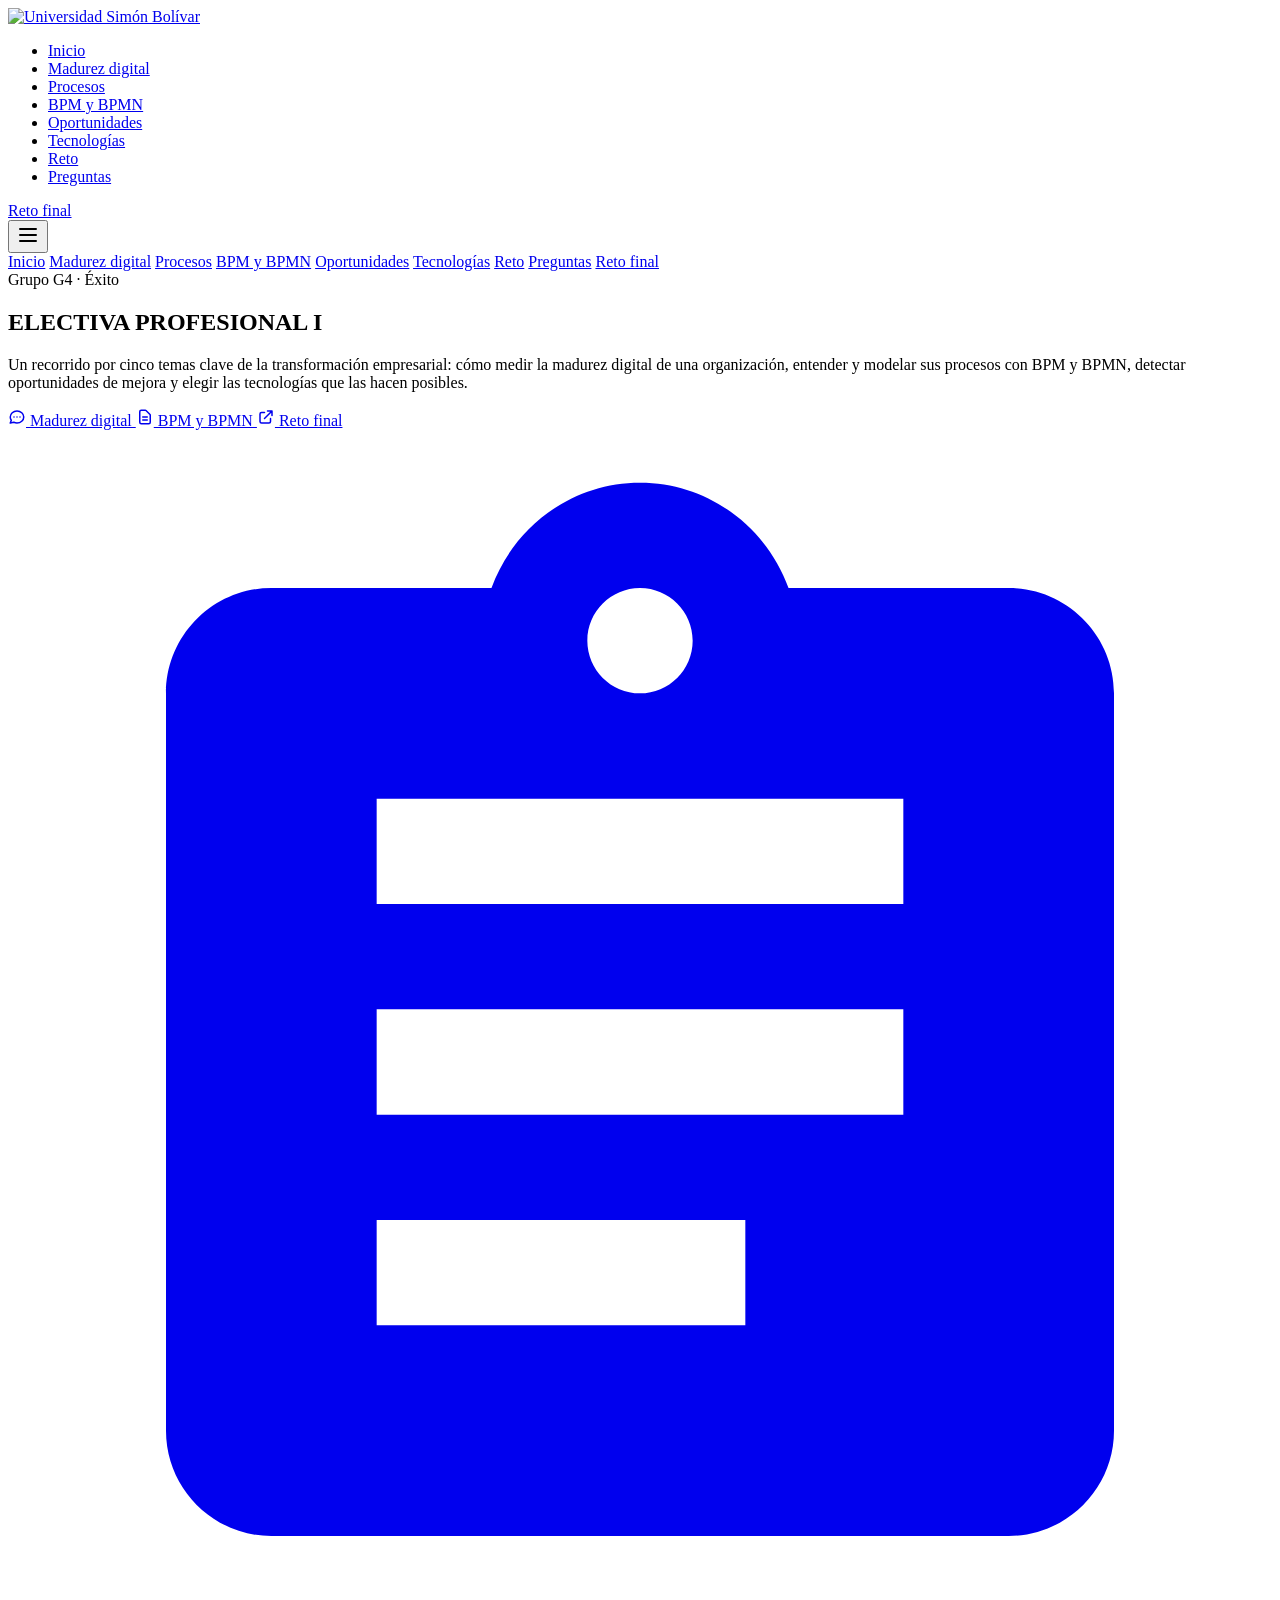
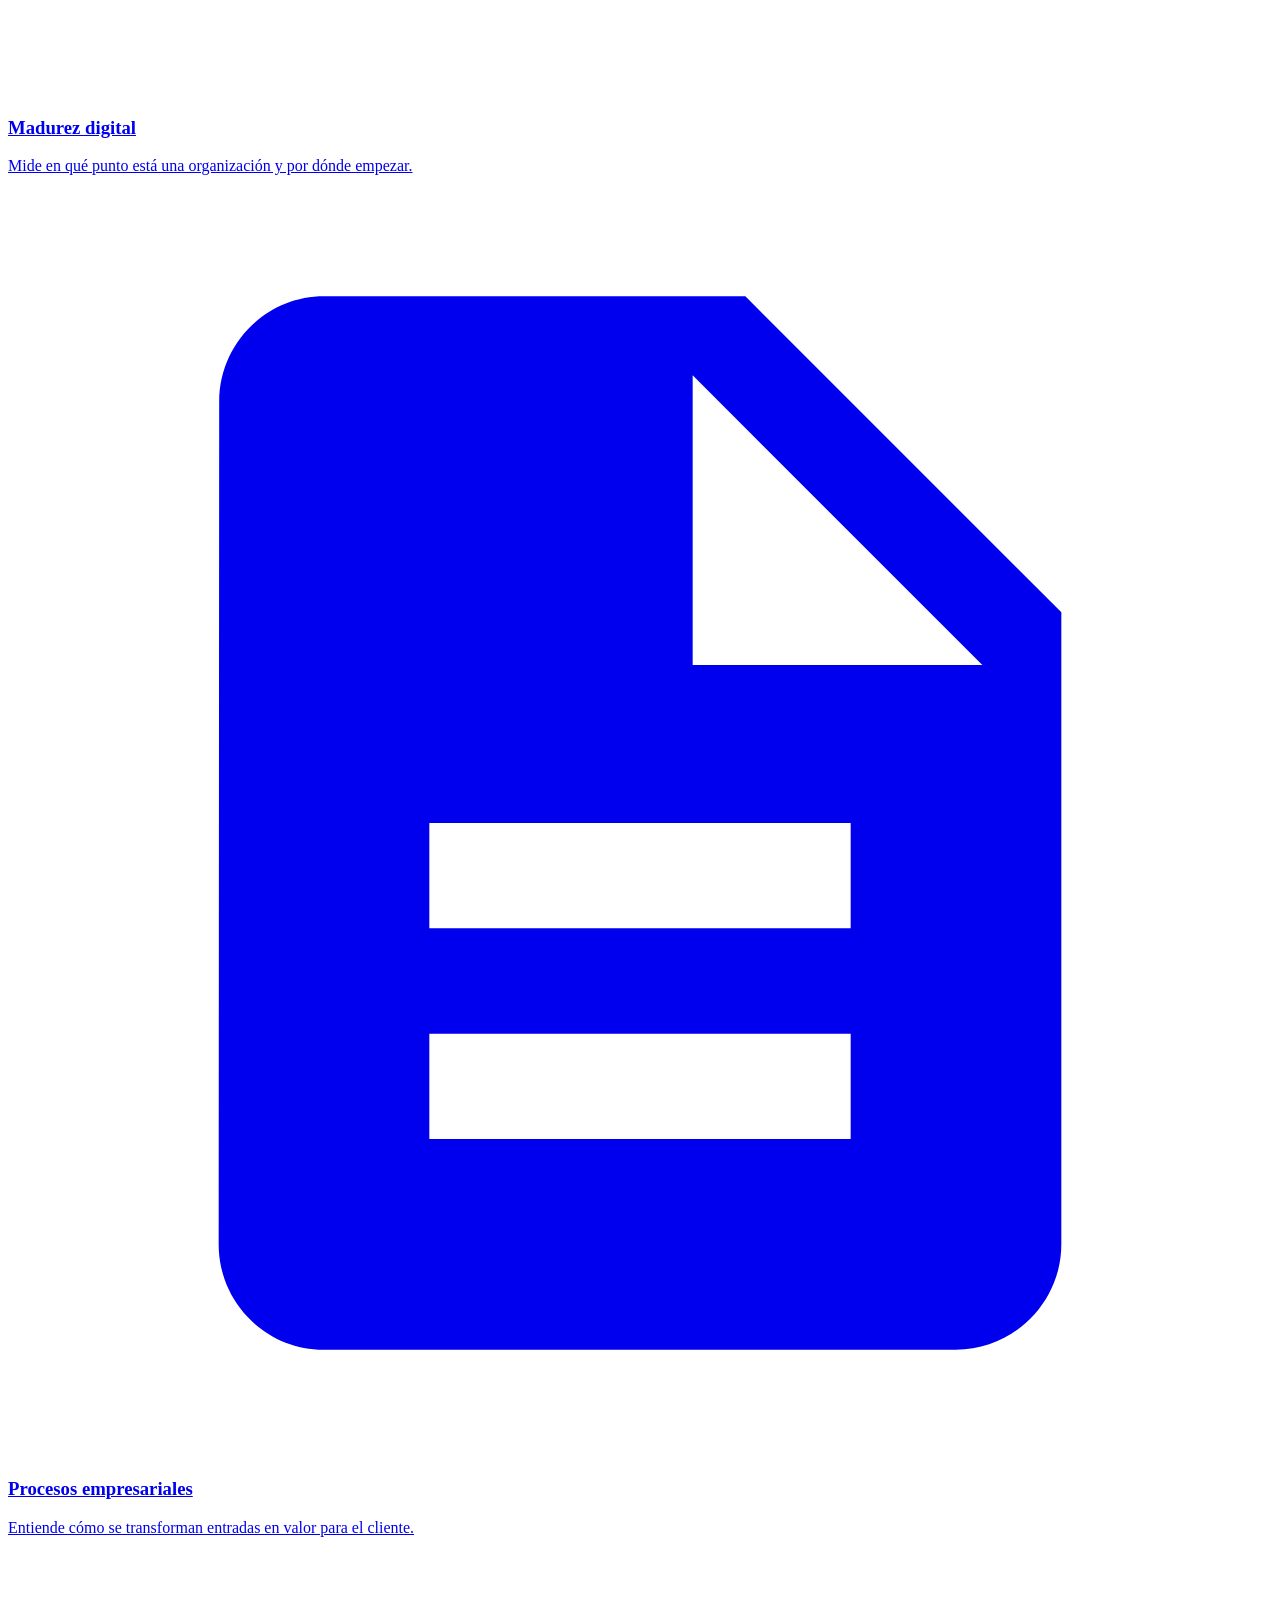
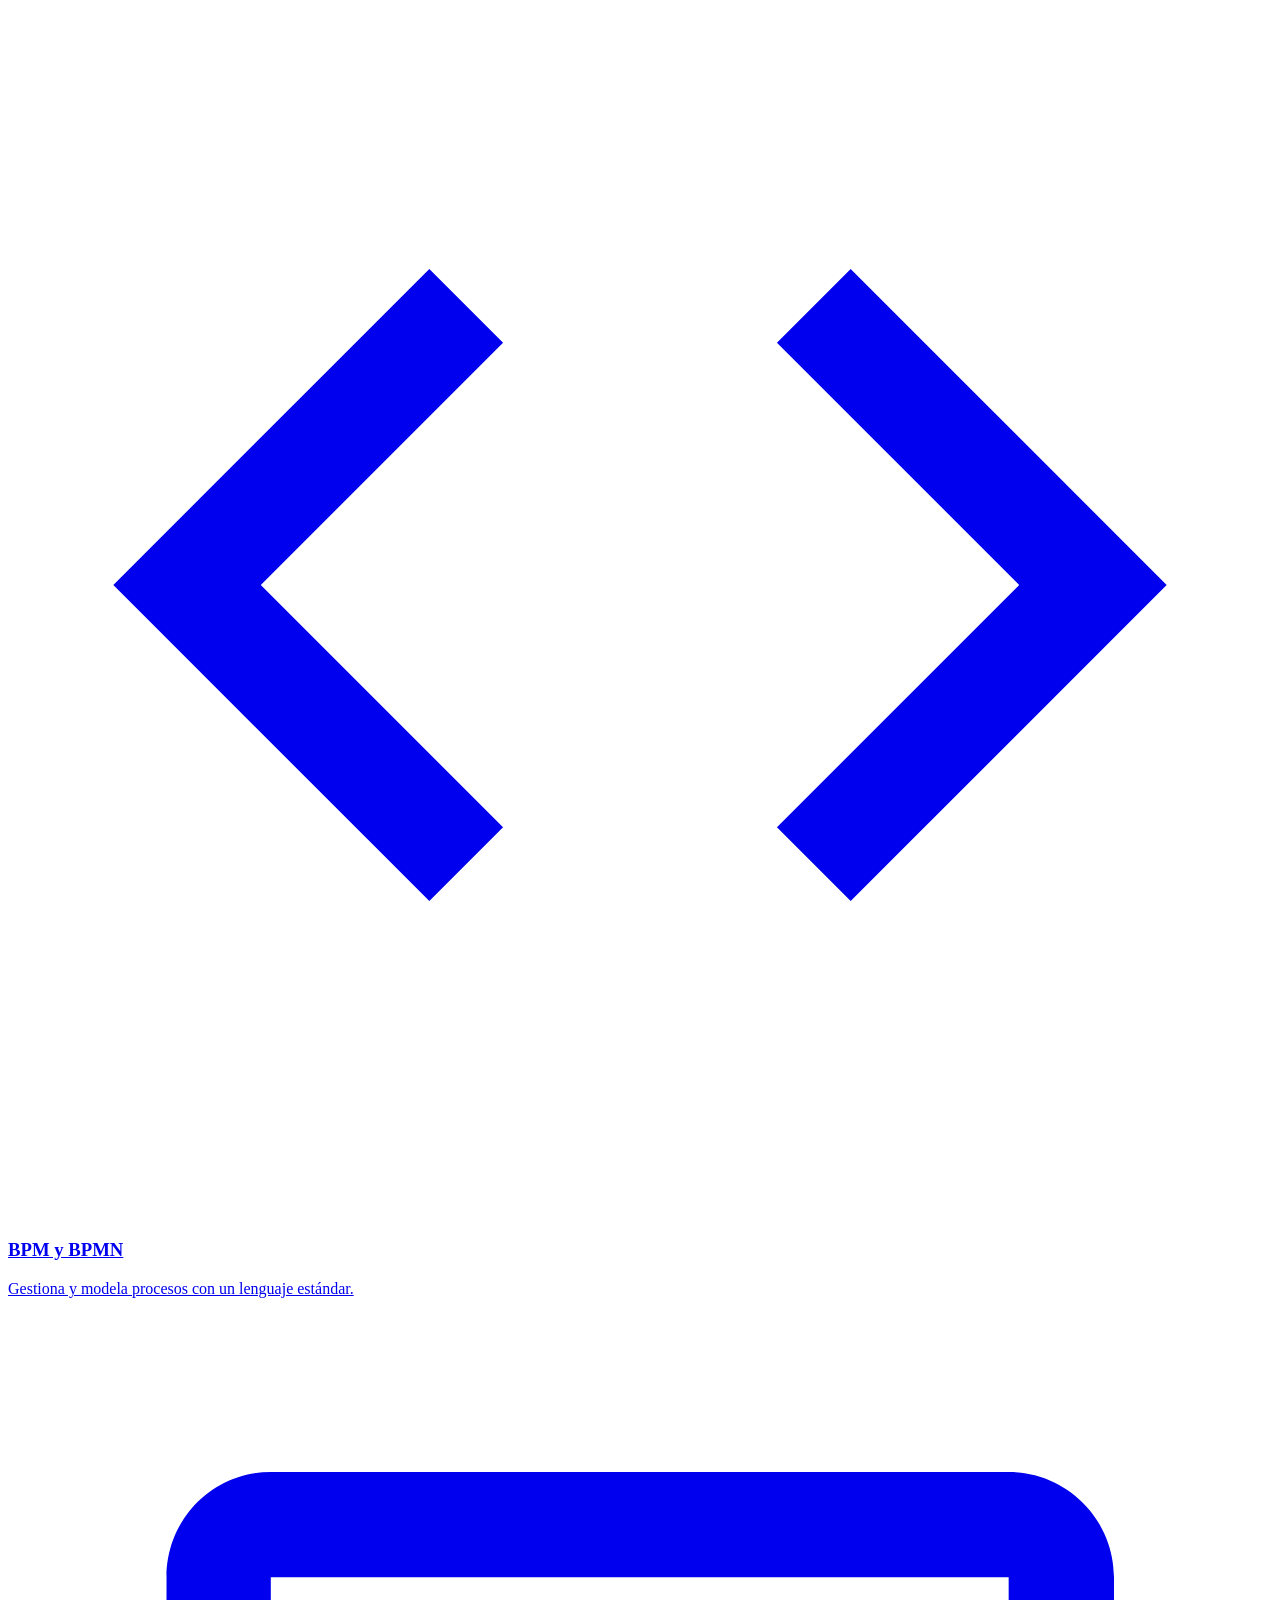
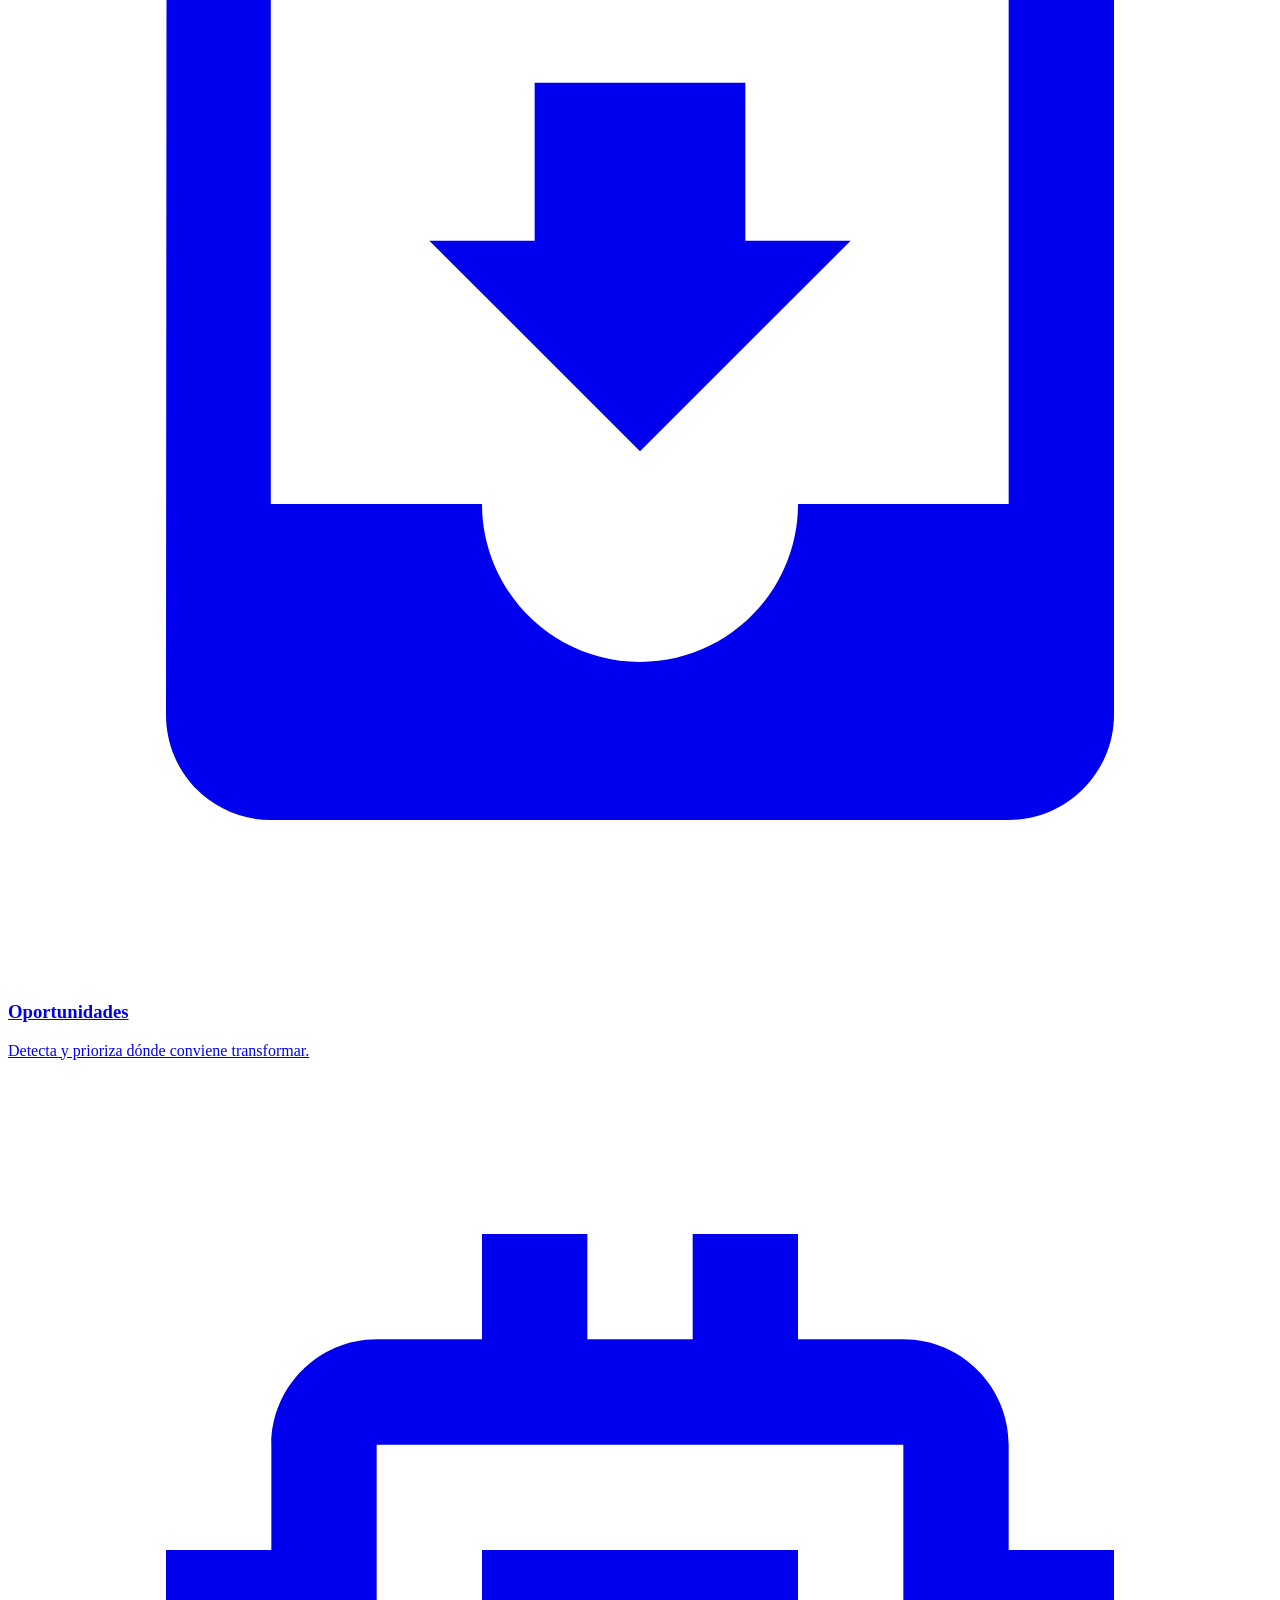
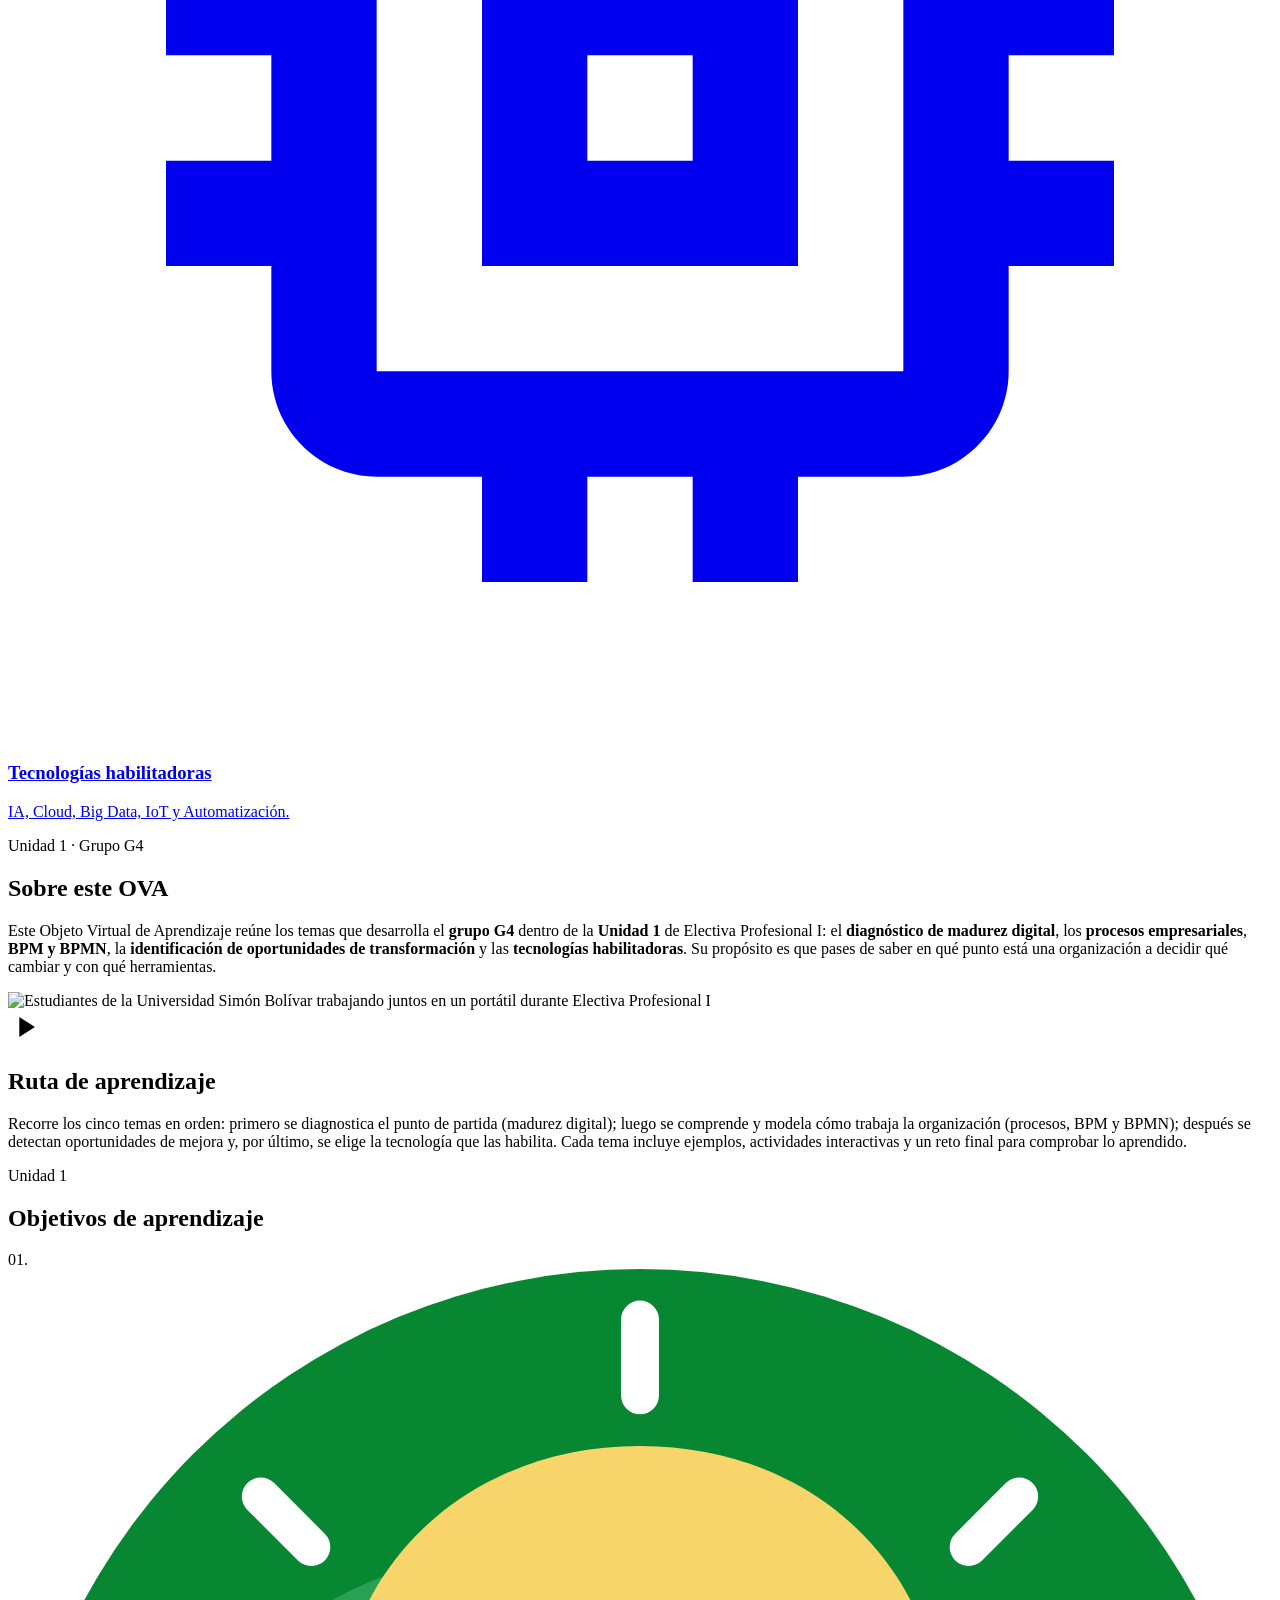
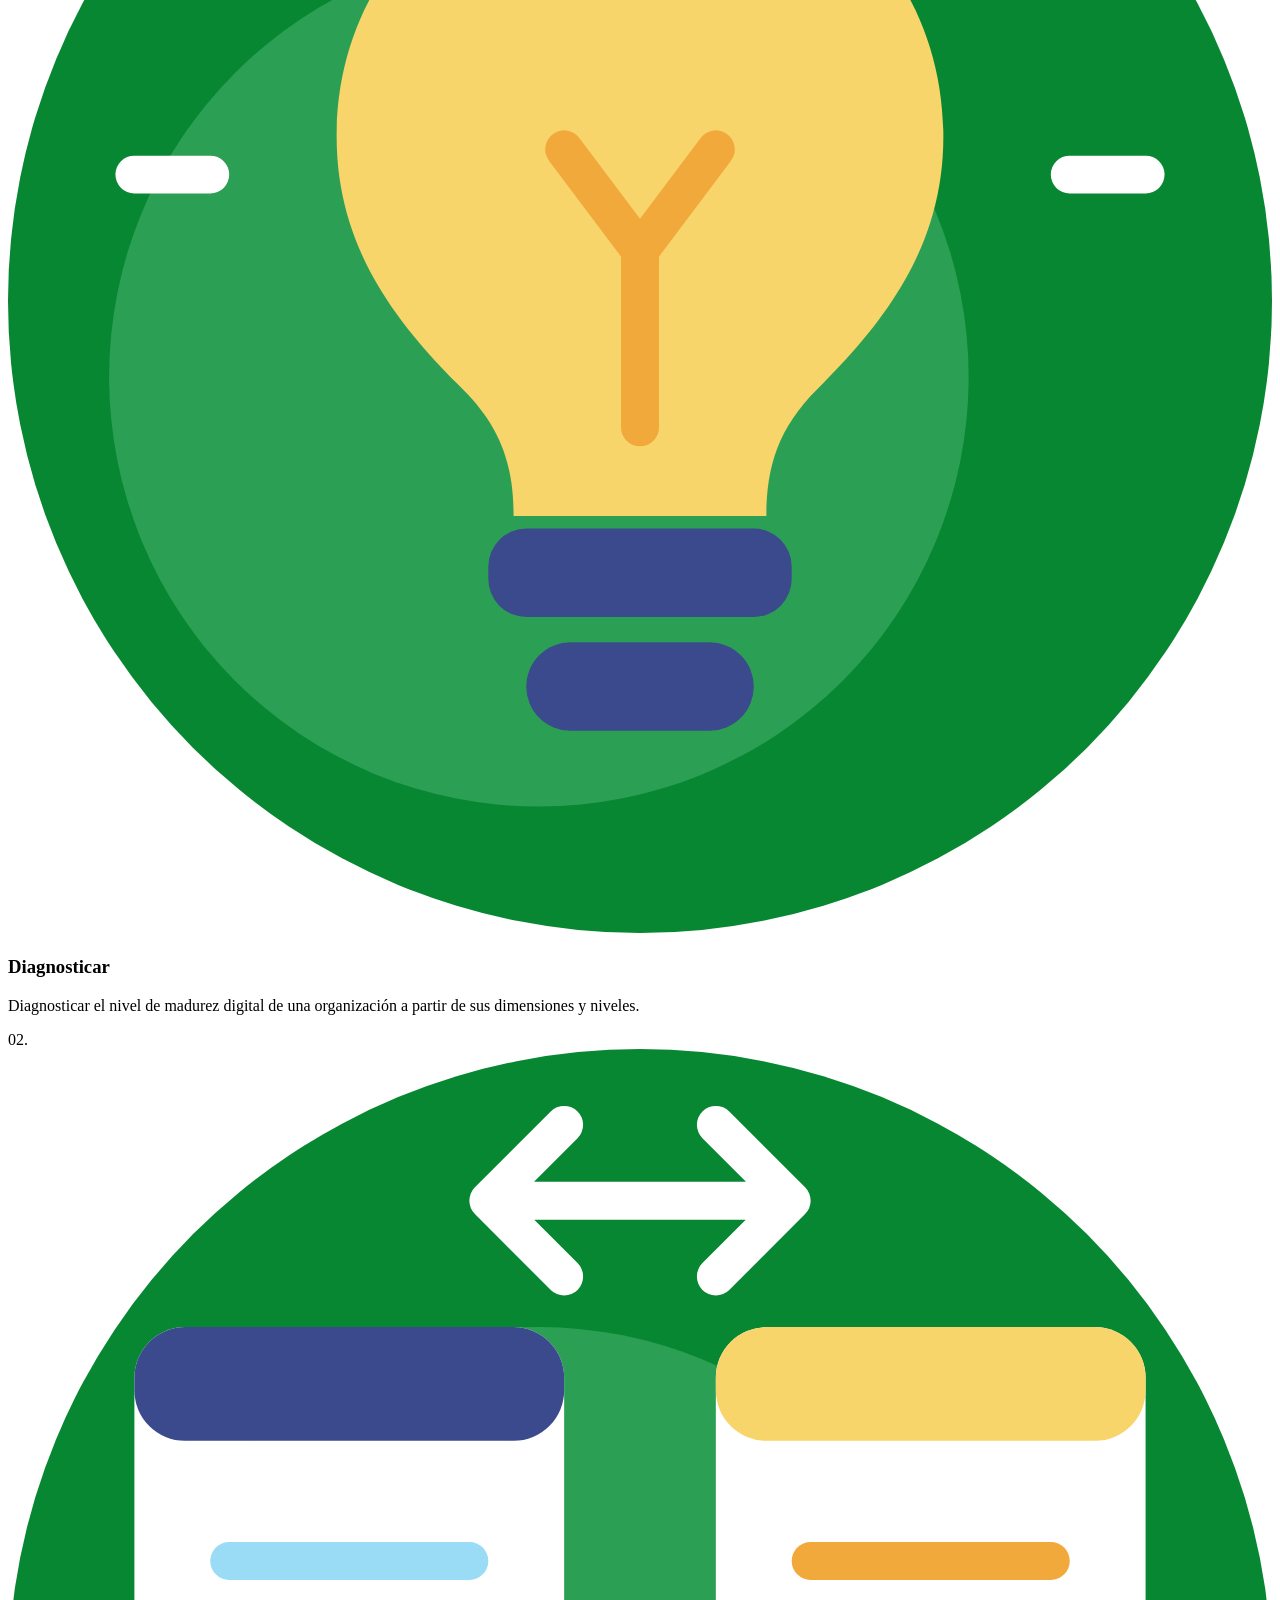
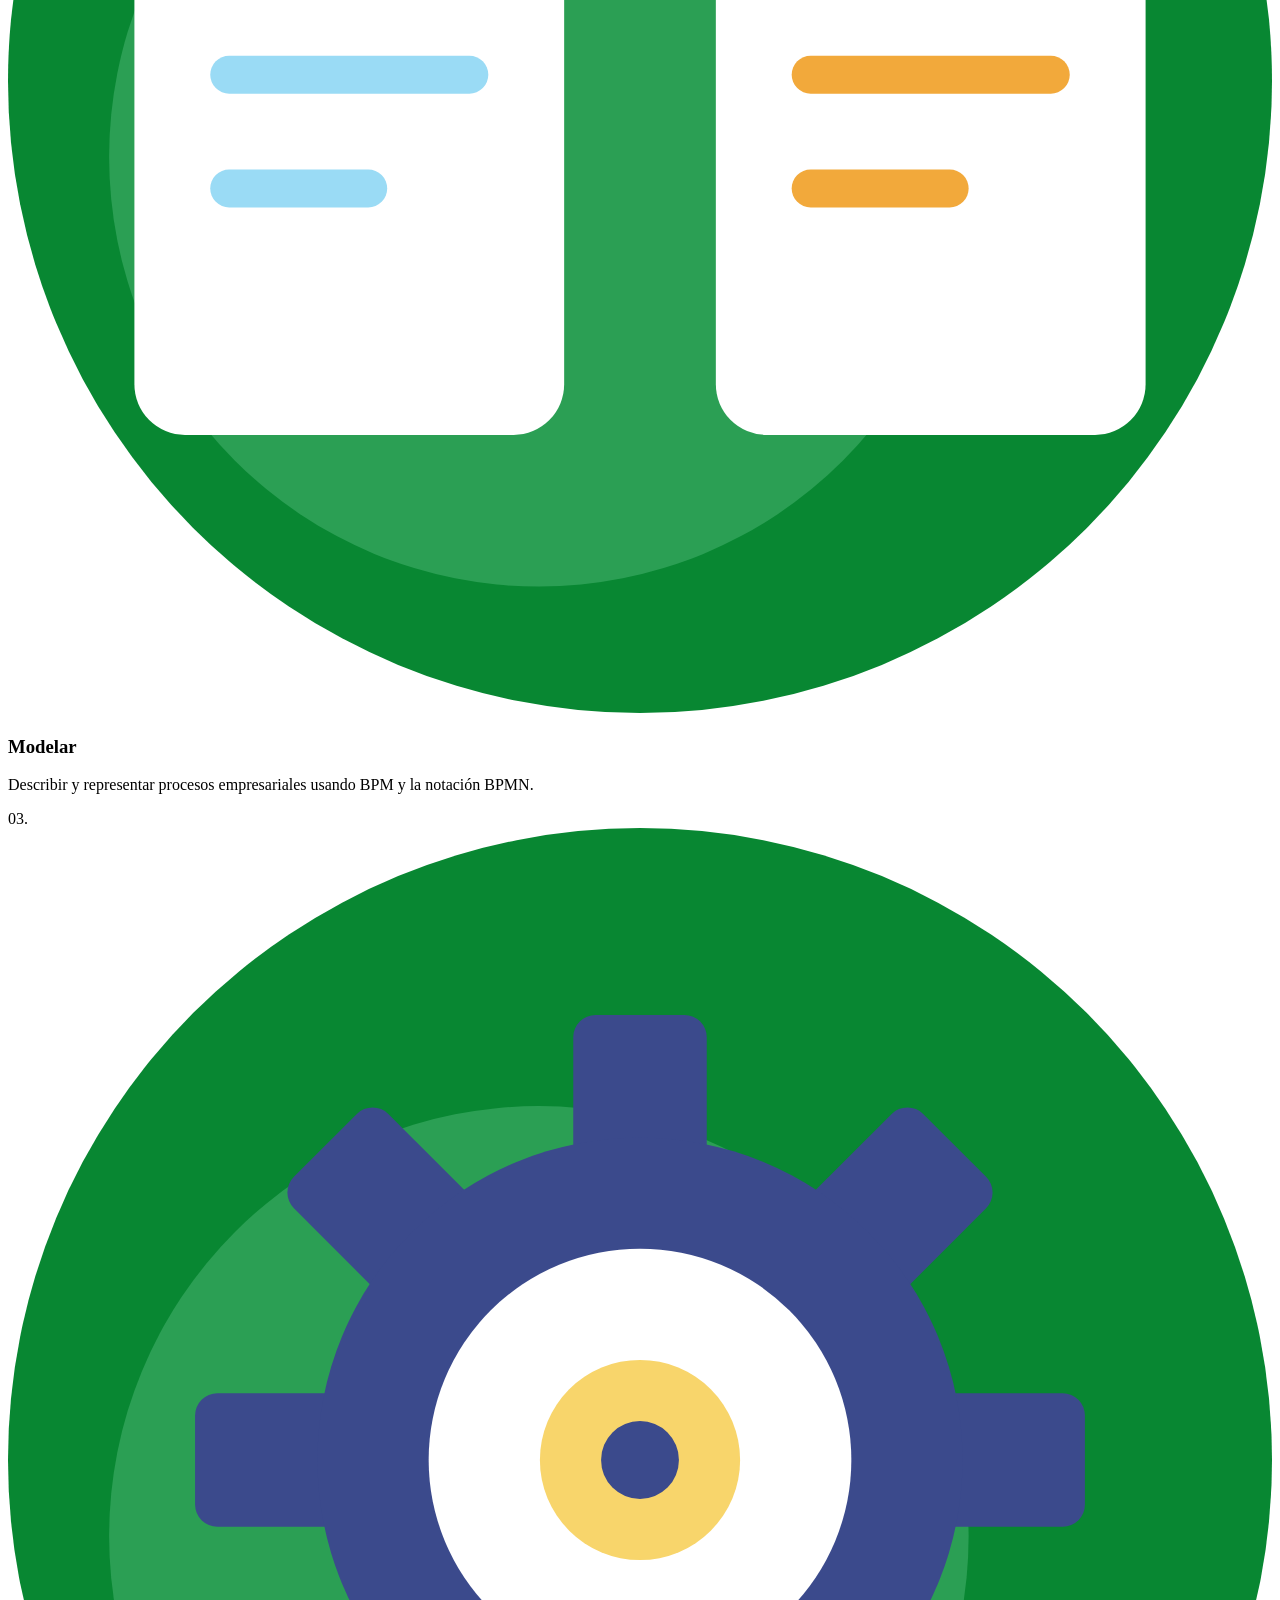
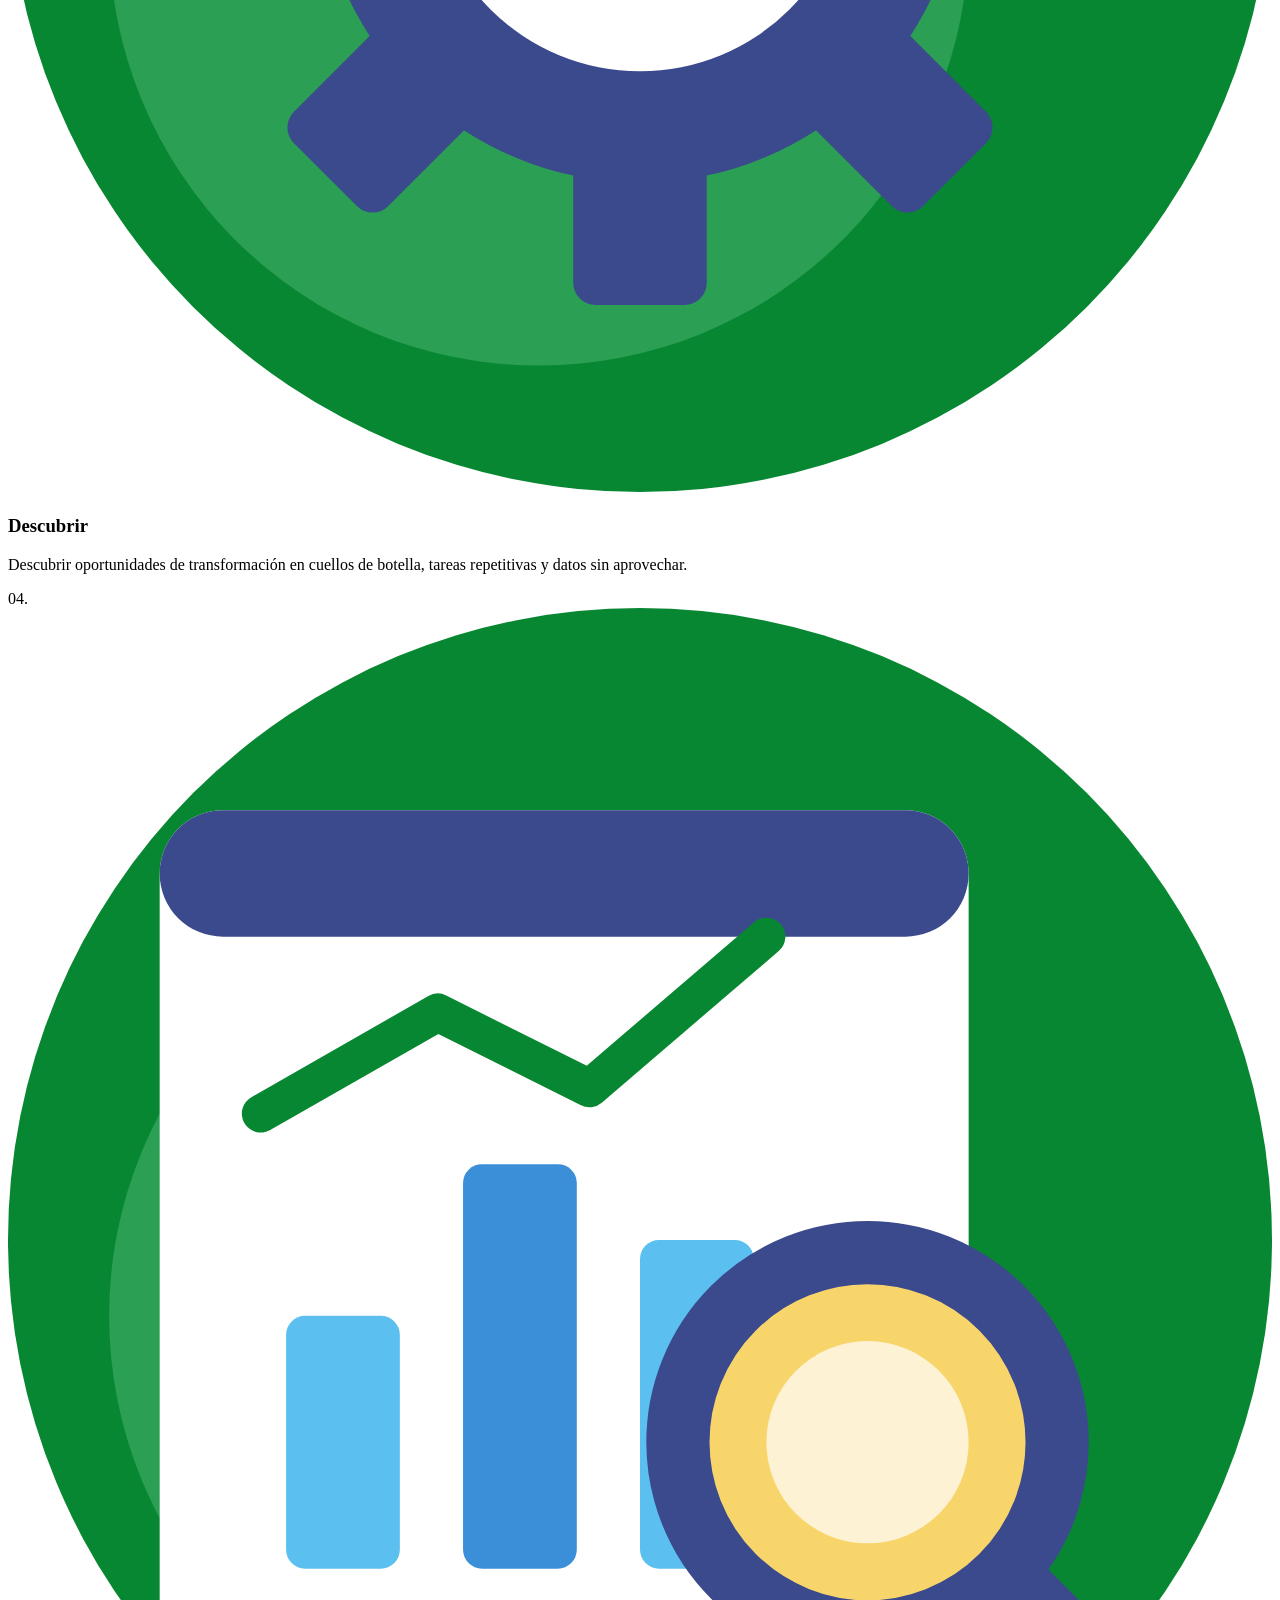
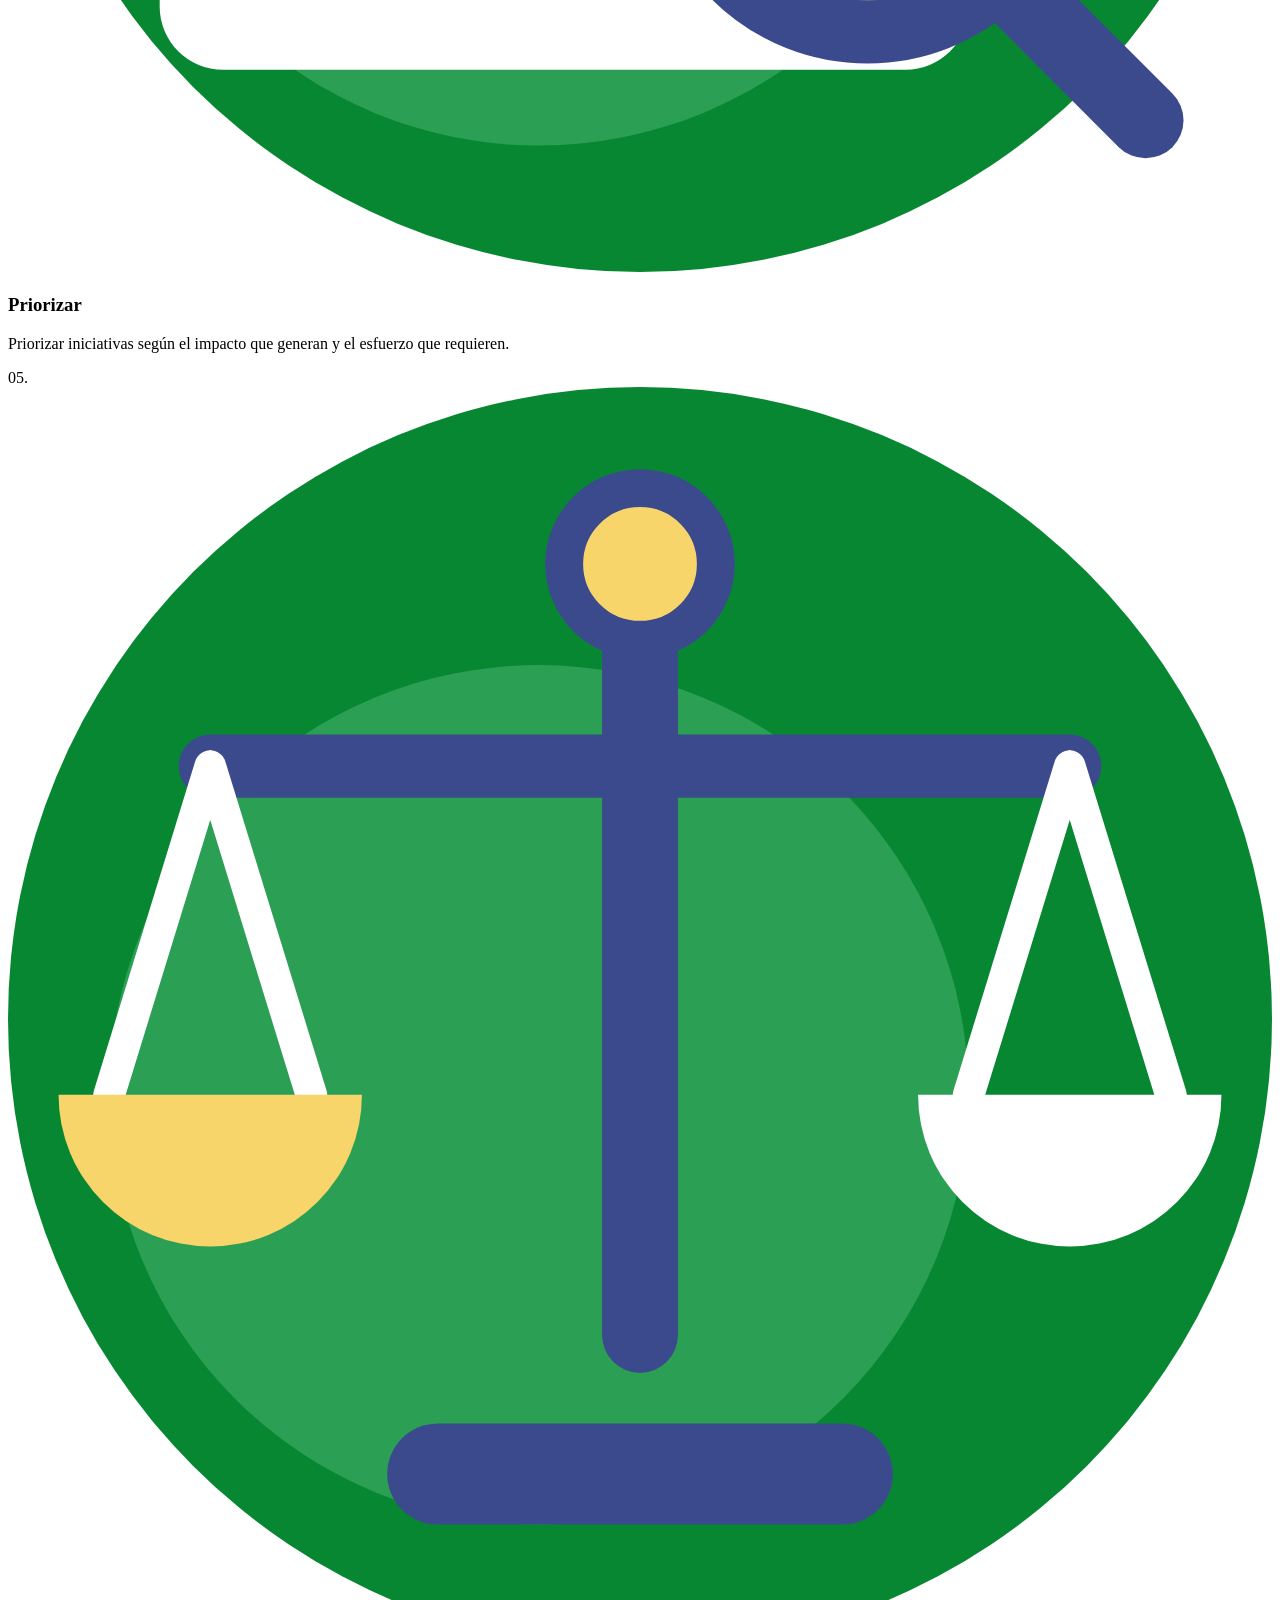
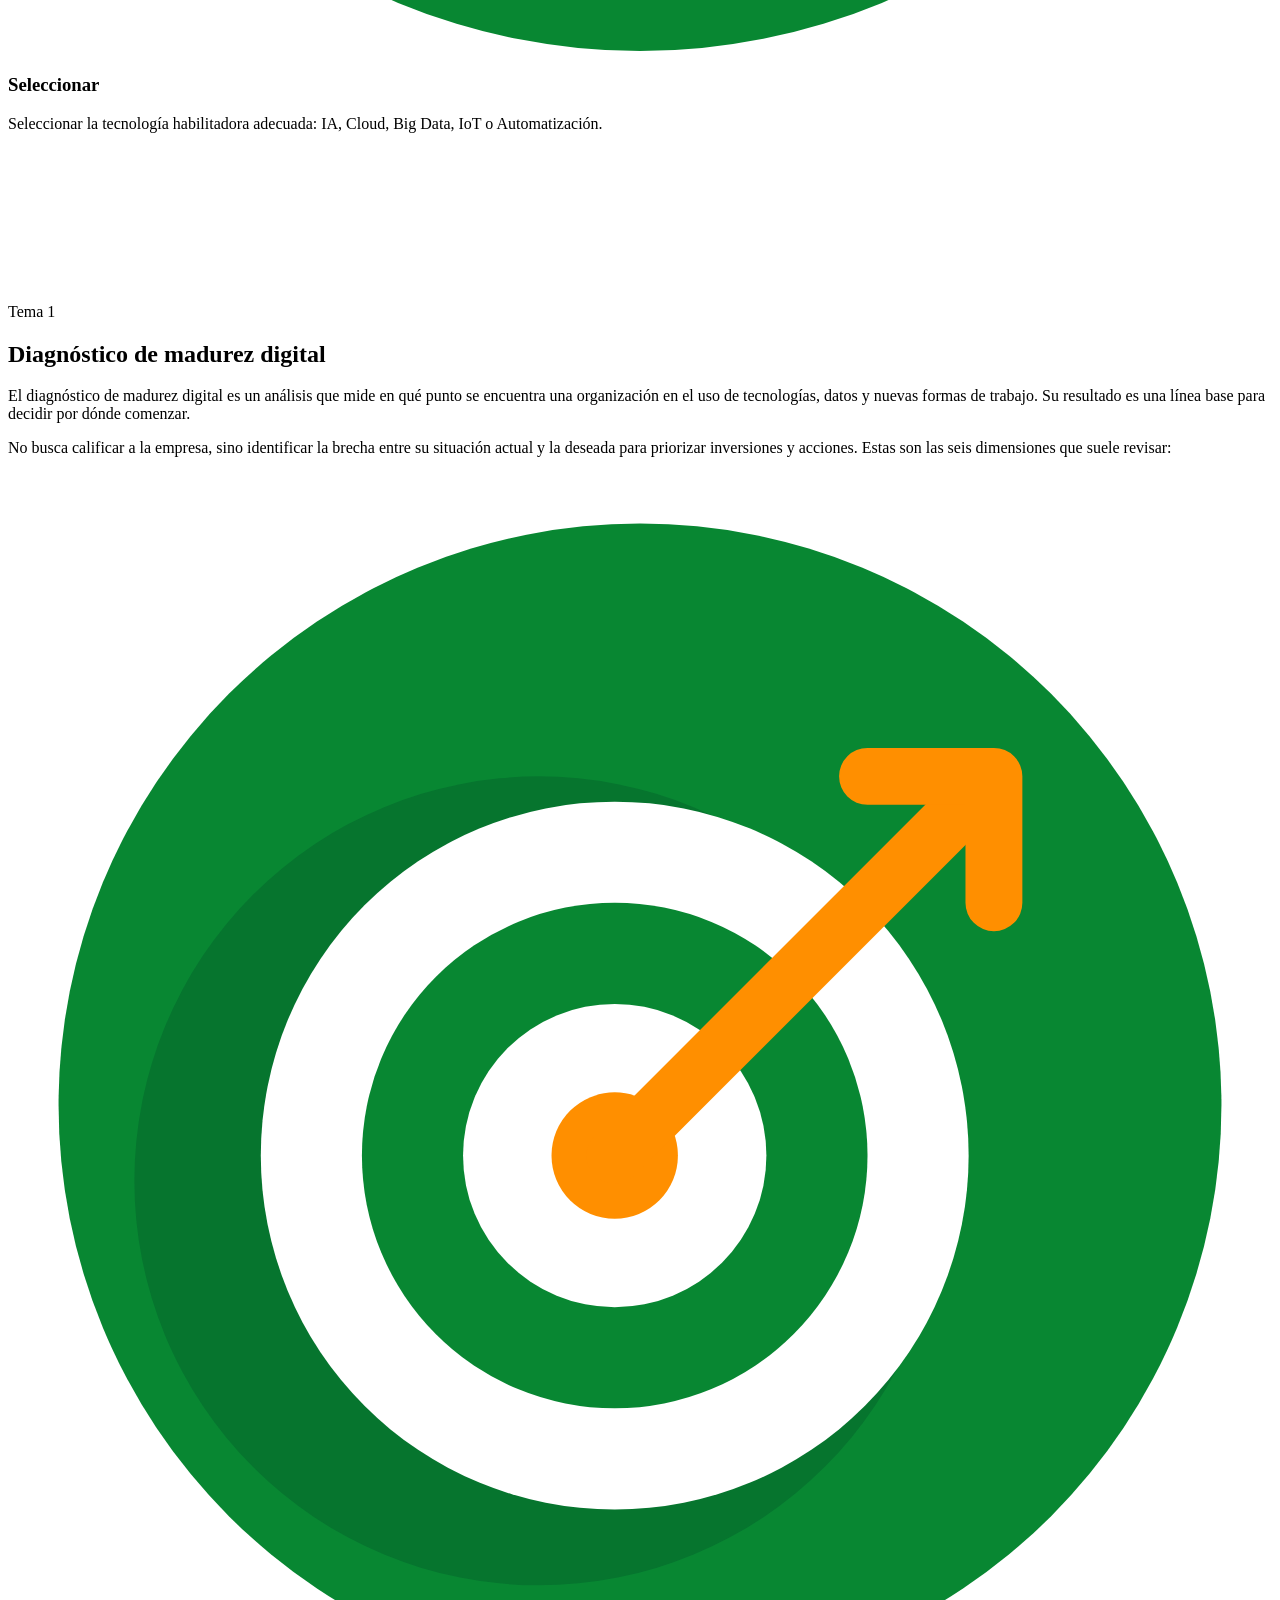
==== index.html @ 8e2398fa "Add files via upload" ====
<!DOCTYPE html>
<html lang="es">
<head>
    <meta charset="UTF-8">
    <meta name="viewport" content="width=device-width, initial-scale=1.0">
    <meta name="description" content="OVA del grupo G4: diagnóstico de madurez digital, procesos empresariales, BPM y BPMN, oportunidades de transformación y tecnologías habilitadoras.">
    <meta name="keywords" content="madurez digital, procesos empresariales, BPM, BPMN, transformación empresarial, tecnologías habilitadoras, IA, cloud, big data, IoT, automatización">
    <meta name="author" content="Grupo G4 - Electiva Profesional I - Universidad Simón Bolívar">
    <title>Electiva Profesional I</title>
    <link rel="icon" type="image/png" href="images/logo-usb.png">
    <link rel="stylesheet" href="css/styles.css">
    <link href="https://fonts.googleapis.com/css2?family=Inter:wght@300;400;500;600;700;800;900&display=swap" rel="stylesheet">
</head>
<body>
    <!-- Main Navigation -->
    <nav class="main-nav" id="mainNav">
        <div class="nav-strip"></div>
        <div class="nav-container">
            <a href="https://www.unisimon.edu.co/" class="logo" aria-label="Universidad Simón Bolívar">
                <img src="images/logo-usb.png" alt="Universidad Simón Bolívar">
            </a>

            <ul class="nav-links" id="navLinks">
                <li><a href="#inicio" class="active">Inicio</a></li>
                <li><a href="#madurez">Madurez digital</a></li>
                <li><a href="#procesos">Procesos</a></li>
                <li><a href="#bpm">BPM y BPMN</a></li>
                <li><a href="#oportunidades">Oportunidades</a></li>
                <li><a href="#tecnologias">Tecnologías</a></li>
                <li><a href="#quiz">Reto</a></li>
                <li><a href="#preguntas">Preguntas</a></li>
            </ul>

            <div class="nav-right">
                <a href="#quiz" class="btn-login">Reto final</a>
            </div>

            <button class="menu-toggle" id="menuToggle" aria-label="Menu">
                <svg width="24" height="24" fill="none" stroke="currentColor" stroke-width="2" viewBox="0 0 24 24"><path stroke-linecap="round" stroke-linejoin="round" d="M4 6h16M4 12h16M4 18h16"/></svg>
            </button>
        </div>

        <div class="nav-stripe" aria-hidden="true"></div>

        <!-- Mobile Menu -->
        <div class="mobile-menu" id="mobileMenu">
            <a href="#inicio" class="active">Inicio</a>
            <a href="#madurez">Madurez digital</a>
            <a href="#procesos">Procesos</a>
            <a href="#bpm">BPM y BPMN</a>
            <a href="#oportunidades">Oportunidades</a>
            <a href="#tecnologias">Tecnologías</a>
            <a href="#quiz">Reto</a>
            <a href="#preguntas">Preguntas</a>
            <a href="#quiz" class="btn-login-mobile">Reto final</a>
        </div>
    </nav>

    <!-- Hero Section -->
    <section class="hero" id="inicio">
        <div class="hero-bg"></div>
        <div class="hero-triangle"></div>
        <div class="hero-container">
            <div class="hero-content">
                <span class="g4-tag">Grupo G4 · Éxito</span>
                <h1>
                    ELECTIVA PROFESIONAL I
                    <span class="typing-text" id="typingText"></span>
                </h1>
                <p class="hero-subtitle">Un recorrido por cinco temas clave de la transformación empresarial: cómo medir la madurez digital de una organización, entender y modelar sus procesos con BPM y BPMN, detectar oportunidades de mejora y elegir las tecnologías que las hacen posibles.</p>
                
                <div class="hero-buttons">
                    <a href="#madurez" class="btn-white">
                        <svg width="18" height="18" fill="none" stroke="currentColor" stroke-width="2" viewBox="0 0 24 24"><path stroke-linecap="round" stroke-linejoin="round" d="M8 12h.01M12 12h.01M16 12h.01M21 12c0 4.418-4.03 8-9 8a9.863 9.863 0 01-4.255-.949L3 20l1.395-3.72C3.512 15.042 3 13.574 3 12c0-4.418 4.03-8 9-8s9 3.582 9 8z"/></svg>
                        Madurez digital
                    </a>
                    <a href="#bpm" class="btn-blue">
                        <svg width="18" height="18" fill="none" stroke="currentColor" stroke-width="2" viewBox="0 0 24 24"><path stroke-linecap="round" stroke-linejoin="round" d="M9 12h6m-6 4h6m2 5H7a2 2 0 01-2-2V5a2 2 0 012-2h5.586a1 1 0 01.707.293l5.414 5.414a1 1 0 01.293.707V19a2 2 0 01-2 2z"/></svg>
                        BPM y BPMN
                    </a>
                    <a href="#quiz" class="btn-orange">
                        <svg width="18" height="18" fill="none" stroke="currentColor" stroke-width="2" viewBox="0 0 24 24"><path stroke-linecap="round" stroke-linejoin="round" d="M10 6H6a2 2 0 00-2 2v10a2 2 0 002 2h10a2 2 0 002-2v-4M14 4h6m0 0v6m0-6L10 14"/></svg>
                        Reto final
                    </a>
                </div>
            </div>
        </div>
    </section>

    <!-- Quick Cards -->
    <section class="quick-cards" aria-label="Accesos rápidos">
        <div class="quick-cards-box">
            <div class="quick-cards-grid">
                <a href="#madurez" class="quick-card">
                    <svg class="quick-card-icon" viewBox="0 0 24 24" fill="currentColor" aria-hidden="true"><path d="M19 3h-4.18C14.4 1.84 13.3 1 12 1s-2.4.84-2.82 2H5c-1.1 0-2 .9-2 2v14c0 1.1.9 2 2 2h14c1.1 0 2-.9 2-2V5c0-1.1-.9-2-2-2zm-7 0c.55 0 1 .45 1 1s-.45 1-1 1-1-.45-1-1 .45-1 1-1zm2 14H7v-2h7v2zm3-4H7v-2h10v2zm0-4H7V7h10v2z"/></svg>
                    <h3>Madurez digital</h3>
                    <p>Mide en qué punto está una organización y por dónde empezar.</p>
                </a>
                <a href="#procesos" class="quick-card">
                    <svg class="quick-card-icon" viewBox="0 0 24 24" fill="currentColor" aria-hidden="true"><path d="M14 2H6c-1.1 0-1.99.9-1.99 2L4 20c0 1.1.89 2 1.99 2H18c1.1 0 2-.9 2-2V8l-6-6zm2 16H8v-2h8v2zm0-4H8v-2h8v2zm-3-5V3.5L18.5 9H13z"/></svg>
                    <h3>Procesos empresariales</h3>
                    <p>Entiende cómo se transforman entradas en valor para el cliente.</p>
                </a>
                <a href="#bpm" class="quick-card">
                    <svg class="quick-card-icon" viewBox="0 0 24 24" fill="currentColor" aria-hidden="true"><path d="M9.4 16.6L4.8 12l4.6-4.6L8 6l-6 6 6 6 1.4-1.4zm5.2 0l4.6-4.6-4.6-4.6L16 6l6 6-6 6-1.4-1.4z"/></svg>
                    <h3>BPM y BPMN</h3>
                    <p>Gestiona y modela procesos con un lenguaje estándar.</p>
                </a>
                <a href="#oportunidades" class="quick-card">
                    <svg class="quick-card-icon" viewBox="0 0 24 24" fill="currentColor" aria-hidden="true"><path d="M19 3H4.99c-1.11 0-1.98.9-1.98 2L3 19c0 1.1.88 2 1.99 2H19c1.1 0 2-.9 2-2V5c0-1.1-.9-2-2-2zm0 12h-4c0 1.66-1.35 3-3 3s-3-1.34-3-3H4.99V5H19v10zm-3-5h-2V7h-4v3H8l4 4 4-4z"/></svg>
                    <h3>Oportunidades</h3>
                    <p>Detecta y prioriza dónde conviene transformar.</p>
                </a>
                <a href="#tecnologias" class="quick-card">
                    <svg class="quick-card-icon" viewBox="0 0 24 24" fill="currentColor" aria-hidden="true"><path d="M15 9H9v6h6V9zm-2 4h-2v-2h2v2zm8-2V9h-2V7c0-1.1-.9-2-2-2h-2V3h-2v2h-2V3H9v2H7c-1.1 0-2 .9-2 2v2H3v2h2v2H3v2h2v2c0 1.1.9 2 2 2h2v2h2v-2h2v2h2v-2h2c1.1 0 2-.9 2-2v-2h2v-2h-2v-2h2zm-4 6H7V7h10v10z"/></svg>
                    <h3>Tecnologías habilitadoras</h3>
                    <p>IA, Cloud, Big Data, IoT y Automatización.</p>
                </a>
            </div>
        </div>
    </section>

    <!-- Services Section -->
    <section class="services" id="caracteristicas">
        <div class="container">
            <div class="svc-showcase">
                <div class="svc-intro reveal reveal-left">
                    <span class="svc-eyebrow">Unidad 1 · Grupo G4</span>
                    <h2>Sobre este <span class="svc-green">OVA</span></h2>
                    <p>Este Objeto Virtual de Aprendizaje reúne los temas que desarrolla el <strong>grupo G4</strong> dentro de la <strong>Unidad 1</strong> de Electiva Profesional I: el <strong>diagnóstico de madurez digital</strong>, los <strong>procesos empresariales</strong>, <strong>BPM y BPMN</strong>, la <strong>identificación de oportunidades de transformación</strong> y las <strong>tecnologías habilitadoras</strong>. Su propósito es que pases de saber en qué punto está una organización a decidir qué cambiar y con qué herramientas.</p>
                </div>

                <div class="svc-visual reveal reveal-right reveal-delay-2">
                    <span class="svc-shape svc-shape-a" aria-hidden="true"></span>
                    <span class="svc-shape svc-shape-b" aria-hidden="true"></span>
                    <span class="svc-shape svc-shape-c" aria-hidden="true"></span>
                    <img src="images/electiva-profesional-nueva.jpg" alt="Estudiantes de la Universidad Simón Bolívar trabajando juntos en un portátil durante Electiva Profesional I" loading="lazy">
                </div>
            </div>
        </div>
    </section>

    <!-- Video Banner Section -->
    <section class="video-hero" id="beneficios">
        <div class="video-hero-bg" aria-hidden="true"></div>
        <div class="video-hero-box">
            <span class="video-hero-play" aria-hidden="true">
                <svg width="34" height="34" viewBox="0 0 24 24" fill="currentColor"><path d="M8 5v14l11-7z"/></svg>
            </span>
            <h2>Ruta de aprendizaje</h2>
            <p>Recorre los cinco temas en orden: primero se diagnostica el punto de partida (madurez digital); luego se comprende y modela cómo trabaja la organización (procesos, BPM y BPMN); después se detectan oportunidades de mejora y, por último, se elige la tecnología que las habilita. Cada tema incluye ejemplos, actividades interactivas y un reto final para comprobar lo aprendido.</p>
        </div>
    </section>

    <!-- Objetivos de aprendizaje -->
    <section class="how-it-works" id="como-funciona">
        <div class="container">
            <div class="section-header hiw-header">
                <span class="svc-eyebrow">Unidad 1</span>
                <h2>Objetivos de <span class="svc-green">aprendizaje</span></h2>
            </div>

            <div class="hiw-grid">
                <div class="hiw-card">
                    <span class="hiw-num" aria-hidden="true">01.</span>
                    <div class="hiw-icon">
                        <svg viewBox="0 0 100 100" role="img" aria-label="Diagnosticar">
                            <circle cx="50" cy="50" r="50" fill="#088732"/>
                            <circle cx="42" cy="56" r="34" fill="#4fb877" opacity=".5"/>
                            <path d="M50 14c-14 0-24 10-24 23 0 9 5 15 10 20 3 3 4 6 4 10h20c0-4 1-7 4-10 5-5 10-11 10-20 0-13-10-23-24-23z" fill="#f8d56b"/>
                            <path d="M44 38l6 8 6-8" stroke="#f2a93b" stroke-width="3" fill="none" stroke-linecap="round" stroke-linejoin="round"/>
                            <path d="M50 46v14" stroke="#f2a93b" stroke-width="3" stroke-linecap="round"/>
                            <rect x="38" y="68" width="24" height="7" rx="3" fill="#3b4a8c"/>
                            <rect x="41" y="77" width="18" height="7" rx="3.5" fill="#3b4a8c"/>
                            <path d="M50 4v6M20 18l4 4M80 18l-4 4M10 40h6M84 40h6" stroke="#fff" stroke-width="3" stroke-linecap="round"/>
                        </svg>
                    </div>
                    <h3>Diagnosticar</h3>
                    <p>Diagnosticar el nivel de madurez digital de una organización a partir de sus dimensiones y niveles.</p>
                </div>

                <div class="hiw-card">
                    <span class="hiw-num" aria-hidden="true">02.</span>
                    <div class="hiw-icon">
                        <svg viewBox="0 0 100 100" role="img" aria-label="Modelar">
                            <circle cx="50" cy="50" r="50" fill="#088732"/>
                            <circle cx="42" cy="56" r="34" fill="#4fb877" opacity=".5"/>
                            <rect x="10" y="22" width="34" height="56" rx="4" fill="#fff"/>
                            <rect x="56" y="22" width="34" height="56" rx="4" fill="#fff"/>
                            <rect x="10" y="22" width="34" height="9" rx="4" fill="#3b4a8c"/>
                            <rect x="56" y="22" width="34" height="9" rx="4" fill="#f8d56b"/>
                            <rect x="16" y="39" width="22" height="3" rx="1.5" fill="#9adbf5"/>
                            <rect x="16" y="48" width="22" height="3" rx="1.5" fill="#9adbf5"/>
                            <rect x="16" y="57" width="14" height="3" rx="1.5" fill="#9adbf5"/>
                            <rect x="62" y="39" width="22" height="3" rx="1.5" fill="#f2a93b"/>
                            <rect x="62" y="48" width="22" height="3" rx="1.5" fill="#f2a93b"/>
                            <rect x="62" y="57" width="14" height="3" rx="1.5" fill="#f2a93b"/>
                            <path d="M38 12h24M56 6l6 6-6 6M44 6l-6 6 6 6" stroke="#fff" stroke-width="3" fill="none" stroke-linecap="round" stroke-linejoin="round"/>
                        </svg>
                    </div>
                    <h3>Modelar</h3>
                    <p>Describir y representar procesos empresariales usando BPM y la notación BPMN.</p>
                </div>

                <div class="hiw-card">
                    <span class="hiw-num" aria-hidden="true">03.</span>
                    <div class="hiw-icon">
                        <svg viewBox="0 0 100 100" role="img" aria-label="Descubrir">
                            <circle cx="50" cy="50" r="50" fill="#088732"/>
                            <circle cx="42" cy="56" r="34" fill="#4fb877" opacity=".5"/>
                            <g transform="translate(50 50) scale(.88)">
                                <g fill="#3b4a8c">
                                    <rect x="-6" y="-40" width="12" height="16" rx="2"/>
                                    <rect x="-6" y="24" width="12" height="16" rx="2"/>
                                    <rect x="-40" y="-6" width="16" height="12" rx="2"/>
                                    <rect x="24" y="-6" width="16" height="12" rx="2"/>
                                    <rect x="-6" y="-40" width="12" height="16" rx="2" transform="rotate(45)"/>
                                    <rect x="-6" y="24" width="12" height="16" rx="2" transform="rotate(45)"/>
                                    <rect x="-40" y="-6" width="16" height="12" rx="2" transform="rotate(45)"/>
                                    <rect x="24" y="-6" width="16" height="12" rx="2" transform="rotate(45)"/>
                                </g>
                                <circle r="29" fill="#3b4a8c"/>
                                <circle r="19" fill="#fff"/>
                                <circle r="9" fill="#f8d56b"/>
                                <circle r="3.5" fill="#3b4a8c"/>
                            </g>
                        </svg>
                    </div>
                    <h3>Descubrir</h3>
                    <p>Descubrir oportunidades de transformación en cuellos de botella, tareas repetitivas y datos sin aprovechar.</p>
                </div>

                <div class="hiw-card">
                    <span class="hiw-num" aria-hidden="true">04.</span>
                    <div class="hiw-icon">
                        <svg viewBox="0 0 100 100" role="img" aria-label="Priorizar">
                            <circle cx="50" cy="50" r="50" fill="#088732"/>
                            <circle cx="42" cy="56" r="34" fill="#4fb877" opacity=".5"/>
                            <rect x="12" y="16" width="64" height="68" rx="5" fill="#fff"/>
                            <rect x="12" y="16" width="64" height="10" rx="5" fill="#3b4a8c"/>
                            <rect x="22" y="56" width="9" height="20" rx="1.5" fill="#5bc0f0"/>
                            <rect x="36" y="44" width="9" height="32" rx="1.5" fill="#3b8fd9"/>
                            <rect x="50" y="50" width="9" height="26" rx="1.5" fill="#5bc0f0"/>
                            <path d="M20 40l14-8 12 6 14-12" stroke="#088732" stroke-width="3" fill="none" stroke-linecap="round" stroke-linejoin="round"/>
                            <circle cx="68" cy="66" r="15" fill="#f8d56b" stroke="#3b4a8c" stroke-width="5"/>
                            <circle cx="68" cy="66" r="8" fill="#fff" opacity=".7"/>
                            <path d="M79 77l11 11" stroke="#3b4a8c" stroke-width="6" stroke-linecap="round"/>
                        </svg>
                    </div>
                    <h3>Priorizar</h3>
                    <p>Priorizar iniciativas según el impacto que generan y el esfuerzo que requieren.</p>
                </div>

                <div class="hiw-card">
                    <span class="hiw-num" aria-hidden="true">05.</span>
                    <div class="hiw-icon">
                        <svg viewBox="0 0 100 100" role="img" aria-label="Seleccionar">
                            <circle cx="50" cy="50" r="50" fill="#088732"/>
                            <circle cx="42" cy="56" r="34" fill="#4fb877" opacity=".5"/>
                            <rect x="47" y="14" width="6" height="64" rx="3" fill="#3b4a8c"/>
                            <rect x="30" y="82" width="40" height="8" rx="4" fill="#3b4a8c"/>
                            <circle cx="50" cy="14" r="6" fill="#f8d56b" stroke="#3b4a8c" stroke-width="3"/>
                            <path d="M16 30h68" stroke="#3b4a8c" stroke-width="5" stroke-linecap="round"/>
                            <path d="M16 30L8 56M16 30l8 26M84 30l-8 26M84 30l8 26" stroke="#fff" stroke-width="2.5" stroke-linecap="round"/>
                            <path d="M4 56h24a12 12 0 0 1-24 0z" fill="#f8d56b"/>
                            <path d="M72 56h24a12 12 0 0 1-24 0z" fill="#fff"/>
                        </svg>
                    </div>
                    <h3>Seleccionar</h3>
                    <p>Seleccionar la tecnología habilitadora adecuada: IA, Cloud, Big Data, IoT o Automatización.</p>
                </div>
            </div>
        </div>
    </section>

    <!-- Qué es la transformación empresarial: fondo de video + 6 dimensiones -->
    <section class="tech-stack" id="madurez">
        <video class="int-video" autoplay muted loop playsinline preload="auto" poster="images/video-hero-bg.jpg" aria-hidden="true">
            <source src="videos/integracion-bg.webm" type="video/webm">
            <source src="videos/integracion-bg.mp4" type="video/mp4">
        </video>
        <div class="int-overlay" aria-hidden="true"></div>
        <div class="container">
            <div class="section-header hiw-header">
                <span class="svc-eyebrow">Tema 1</span>
                <h2>Diagnóstico de madurez <span class="svc-green">digital</span></h2>
                <p>El diagnóstico de madurez digital es un análisis que mide en qué punto se encuentra una organización en el uso de tecnologías, datos y nuevas formas de trabajo. Su resultado es una línea base para decidir por dónde comenzar.</p>
                <p>No busca calificar a la empresa, sino identificar la brecha entre su situación actual y la deseada para priorizar inversiones y acciones. Estas son las seis dimensiones que suele revisar:</p>
            </div>

            <div class="int-grid">
                <div class="int-card">
                    <div class="int-icon"><svg viewBox="0 0 100 100" role="img" aria-hidden="true"><circle cx="50" cy="50" r="46" fill="#088732"/><circle cx="42" cy="56" r="32" fill="#04662C" opacity=".55"/><circle cx="48" cy="54" r="28" fill="#fff"/><circle cx="48" cy="54" r="20" fill="#088732"/><circle cx="48" cy="54" r="12" fill="#fff"/><circle cx="48" cy="54" r="5" fill="#FF8F00"/><path d="M48 54L76 26" stroke="#FF8F00" stroke-width="4.5" stroke-linecap="round"/><path d="M68 24h10v10" stroke="#FF8F00" stroke-width="4.5" fill="none" stroke-linecap="round" stroke-linejoin="round"/></svg></div>
                    <h3>Estrategia y liderazgo</h3>
                    <p>¿Existe una visión digital respaldada por la dirección?</p>
                </div>

                <div class="int-card">
                    <div class="int-icon"><svg viewBox="0 0 100 100" role="img" aria-hidden="true"><circle cx="50" cy="50" r="46" fill="#088732"/><circle cx="42" cy="56" r="32" fill="#04662C" opacity=".55"/><path d="M24 50a26 26 0 0 1 46-16" stroke="#fff" stroke-width="7" fill="none" stroke-linecap="round"/><path d="M78 20v22H56z" fill="#fff" transform="rotate(8 70 34)"/><path d="M76 50a26 26 0 0 1-46 16" stroke="#FF8F00" stroke-width="7" fill="none" stroke-linecap="round"/><path d="M22 80V58h22z" fill="#FF8F00" transform="rotate(8 30 66)"/></svg></div>
                    <h3>Operación</h3>
                    <p>¿Qué tan integrados, medidos y automatizados están los procesos?</p>
                </div>

                <div class="int-card">
                    <div class="int-icon"><svg viewBox="0 0 100 100" role="img" aria-hidden="true"><circle cx="50" cy="50" r="46" fill="#088732"/><circle cx="42" cy="56" r="32" fill="#04662C" opacity=".55"/><circle cx="26" cy="42" r="8" fill="#A6F4C0"/><path d="M12 72a14 14 0 0 1 28 0z" fill="#A6F4C0"/><circle cx="74" cy="42" r="8" fill="#A6F4C0"/><path d="M60 72a14 14 0 0 1 28 0z" fill="#A6F4C0"/><circle cx="50" cy="34" r="11" fill="#fff"/><path d="M30 78a20 20 0 0 1 40 0z" fill="#FF8F00"/></svg></div>
                    <h3>Talento</h3>
                    <p>¿Hay competencias digitales y formación continua?</p>
                </div>

                <div class="int-card">
                    <div class="int-icon"><svg viewBox="0 0 100 100" role="img" aria-hidden="true"><circle cx="50" cy="50" r="46" fill="#088732"/><circle cx="42" cy="56" r="32" fill="#04662C" opacity=".55"/><rect x="16" y="22" width="46" height="32" rx="9" fill="#fff"/><path d="M26 54l-2 12 14-12z" fill="#fff"/><circle cx="28" cy="38" r="3.2" fill="#088732"/><circle cx="39" cy="38" r="3.2" fill="#088732"/><circle cx="50" cy="38" r="3.2" fill="#088732"/><rect x="42" y="44" width="42" height="30" rx="9" fill="#FF8F00"/><path d="M74 74l2 11-13-11z" fill="#FF8F00"/><path d="M63 66c-9-5-12-9-12-13 0-3 2-5 5-5 3 0 5 2 7 4 2-2 4-4 7-4 3 0 5 2 5 5 0 4-3 8-12 13z" fill="#fff" transform="translate(-1 -3) scale(.95)"/></svg></div>
                    <h3>Cultura digital</h3>
                    <p>¿Se fomenta la colaboración, la experimentación y el cambio?</p>
                </div>

                <div class="int-card">
                    <div class="int-icon"><svg viewBox="0 0 100 100" role="img" aria-hidden="true"><circle cx="50" cy="50" r="46" fill="#088732"/><circle cx="42" cy="56" r="32" fill="#04662C" opacity=".55"/><path d="M28 32v34c0 5 10 9 22 9s22-4 22-9V32z" fill="#fff"/><ellipse cx="50" cy="32" rx="22" ry="9" fill="#A6F4C0"/><path d="M28 46c0 5 10 9 22 9s22-4 22-9M28 58c0 5 10 9 22 9s22-4 22-9" stroke="#088732" stroke-width="3" fill="none"/><circle cx="64" cy="26" r="9" fill="#FF8F00"/><path d="M60 26h8M64 22v8" stroke="#fff" stroke-width="3" stroke-linecap="round"/></svg></div>
                    <h3>Tecnología y datos</h3>
                    <p>¿Los sistemas están integrados y seguros, y los datos son confiables?</p>
                </div>

                <div class="int-card">
                    <div class="int-icon"><svg viewBox="0 0 100 100" role="img" aria-hidden="true"><circle cx="50" cy="50" r="46" fill="#088732"/><circle cx="42" cy="56" r="32" fill="#04662C" opacity=".55"/><rect x="18" y="24" width="64" height="52" rx="5" fill="#fff"/><rect x="18" y="24" width="20" height="52" rx="4" fill="#A6F4C0"/><rect x="38" y="24" width="24" height="26" fill="#FF8F00"/><rect x="62" y="50" width="20" height="26" rx="4" fill="#A6F4C0"/><path d="M38 24v52M62 24v52M18 50h64" stroke="#088732" stroke-width="2.5"/><rect x="18" y="24" width="64" height="52" rx="5" fill="none" stroke="#088732" stroke-width="2.5"/></svg></div>
                    <h3>Experiencia del cliente</h3>
                    <p>¿Qué canales digitales se ofrecen y qué tan fácil es usarlos?</p>
                </div>
            </div>
        </div>
    </section>
    <section class="o-sec" id="niveles">
        <div class="container">
            <div class="section-header hiw-header">
                <span class="svc-eyebrow">Niveles de madurez</span>
                <h2>¿En qué <span class="svc-green">nivel</span> está una empresa?</h2>
                <p>Toca cada nivel para ver sus características y el siguiente paso recomendado.</p>
            </div>
            <div class="o-tabs" id="lvTabs"></div>
            <div class="o-meter"><i id="meterFill"></i></div>
            <div class="o-panel" id="lvPanel"></div>
            <h3 class="o-sub">Cómo se realiza un diagnóstico</h3>
            <div class="o-steps"><div><b>1</b>Definir alcance y objetivo</div><div><b>2</b>Recolectar datos: encuestas, entrevistas y revisión de sistemas</div><div><b>3</b>Puntuar cada dimensión</div><div><b>4</b>Identificar brechas</div><div><b>5</b>Construir un plan de acción</div></div>
            <div class="o-grid o2"><div class="o-card"><h4>✅ Beneficios</h4><p>Evita invertir a ciegas, permite priorizar, crea una línea base para medir avances y alinea a las áreas de la organización.</p></div><div class="o-card"><h4>⚠️ Errores comunes</h4><p>Confundir madurez con comprar tecnología, evaluar solo el área de TI o hacer el diagnóstico sin un plan posterior.</p></div></div>
            <h3 class="o-sub">Autodiagnóstico rápido</h3>
            <p class="o-lead">Marca las afirmaciones que se cumplen en una empresa que conozcas y mira su nivel estimado.</p>
            <div class="o-panel" id="selfTest"></div>
        </div>
    </section>


    <!-- Para las Empresas: pasos + mosaico -->
    <section class="steps-sec" id="procesos">
        <div class="container">
            <div class="steps-grid">
                <div class="steps-left">
                    <div class="steps-head reveal">
                        <span class="svc-eyebrow">Tema 2</span>
                        <h2 class="steps-title">Procesos <span class="svc-green">empresariales</span></h2>
                        <p class="o-lead">Un proceso es un conjunto de actividades relacionadas que transforman entradas en salidas de valor para un cliente. Estos son sus elementos (modelo SIPOC):</p>
                    </div>

                    <ol class="steps-list">
                        <li class="steps-item reveal reveal-delay-1">
                            <span class="steps-num" aria-hidden="true">1</span>
                            <div>
                                <h3>Proveedores</h3>
                                <p>Quienes entregan insumos, información o servicios al proceso.</p>
                            </div>
                        </li>
                        <li class="steps-item reveal reveal-delay-2">
                            <span class="steps-num" aria-hidden="true">2</span>
                            <div>
                                <h3>Entradas</h3>
                                <p>Pedidos, datos, materiales o solicitudes que dan inicio al proceso.</p>
                            </div>
                        </li>
                        <li class="steps-item reveal reveal-delay-3">
                            <span class="steps-num" aria-hidden="true">3</span>
                            <div>
                                <h3>Actividades</h3>
                                <p>Pasos que transforman las entradas, ejecutados por personas o sistemas.</p>
                            </div>
                        </li>
                        <li class="steps-item reveal reveal-delay-4">
                            <span class="steps-num" aria-hidden="true">4</span>
                            <div>
                                <h3>Salidas</h3>
                                <p>El producto, servicio o resultado que se entrega.</p>
                            </div>
                        </li>
                        <li class="steps-item reveal reveal-delay-4">
                            <span class="steps-num" aria-hidden="true">5</span>
                            <div>
                                <h3>Clientes</h3>
                                <p>Quienes reciben la salida, internos o externos a la organización.</p>
                            </div>
                        </li>
                        <li class="steps-item reveal reveal-delay-4">
                            <span class="steps-num" aria-hidden="true">6</span>
                            <div>
                                <h3>Indicadores</h3>
                                <p>Medidas como tiempo de ciclo, calidad, costo y satisfacción que muestran si el proceso funciona.</p>
                            </div>
                        </li>
                    </ol>
                </div>

                <div class="steps-mosaic-wrap">
                    <div class="steps-mosaic" aria-hidden="true">
                        <figure class="mz mz-a reveal reveal-scale"><img src="images/mosaic-reunion.jpg" alt="" loading="lazy"></figure>
                        <figure class="mz mz-b reveal reveal-scale reveal-delay-1"><img src="images/mosaic-transformacion.jpg" alt="" loading="lazy"></figure>
                        <figure class="mz mz-c reveal reveal-scale reveal-delay-2"><img src="images/mosaic-manos.jpg" alt="" loading="lazy"></figure>
                        <figure class="mz mz-d reveal reveal-scale reveal-delay-2"><img src="images/mosaic-apreton.jpg" alt="" loading="lazy"></figure>
                        <figure class="mz mz-e reveal reveal-scale reveal-delay-3"><img src="images/mosaic-equipo.jpg" alt="" loading="lazy"></figure>
                        <figure class="mz mz-f reveal reveal-scale reveal-delay-4"><img src="images/mosaic-documentos.png" alt="" loading="lazy"></figure>
                    </div>
                </div>
            </div>
        </div>
    </section>
    <section class="o-sec o-alt" id="tipos">
        <div class="container">
            <div class="section-header hiw-header">
                <span class="svc-eyebrow">Tema 2</span>
                <h2>Tipos de proceso y <span class="svc-green">ejemplo</span></h2>
            </div>
            <div class="o-grid">
                <div class="o-card k1"><h4>Estratégicos</h4><p>Definen el rumbo y las políticas de la organización. <u>Ej.: planeación, gestión de calidad.</u></p></div>
                <div class="o-card k2"><h4>Misionales</h4><p>Generan directamente el valor que recibe el cliente. <u>Ej.: producción, venta, entrega.</u></p></div>
                <div class="o-card k3"><h4>De apoyo</h4><p>Dan soporte a los demás procesos. <u>Ej.: talento humano, finanzas, TI.</u></p></div>
            </div>
            <h3 class="o-sub">Ejemplo con SIPOC: pedido en línea</h3>
            <div class="o-sipoc"><div><small>Proveedores</small>Distribuidor, pasarela de pago</div><div><small>Entradas</small>Pedido, mercancía, pago</div><div class="hot"><small>Proceso</small>Validar, empacar y despachar</div><div><small>Salidas</small>Paquete y factura</div><div><small>Clientes</small>Comprador</div></div>
            <h3 class="o-sub">Características de un buen proceso</h3>
            <div class="o-steps"><div><b>✓</b>Objetivo claro</div><div><b>✓</b>Responsable (dueño del proceso)</div><div><b>✓</b>Entradas y salidas definidas</div><div><b>✓</b>Medible con indicadores</div><div><b>✓</b>Repetible y documentado</div></div>
        </div>
    </section>

    <section class="o-sec" id="bpm">
        <div class="container">
            <div class="section-header hiw-header">
                <span class="svc-eyebrow">Tema 3</span>
                <h2>BPM <span class="svc-green">y</span> BPMN</h2>
            </div>
            <div class="o-grid o2">
                <div class="o-card big"><h4>BPM</h4><p>Business Process Management: disciplina de gestión para descubrir, modelar, ejecutar, medir y mejorar los procesos de forma continua.</p></div>
                <div class="o-card big"><h4>BPMN</h4><p>Business Process Model and Notation: lenguaje gráfico estándar que permite que negocio y TI lean el mismo diagrama.</p></div>
            </div>
            <h3 class="o-sub">Ciclo de vida BPM</h3>
            <div class="o-tabs" id="bpmTabs"></div><div class="o-panel" id="bpmPanel"></div>
            <h3 class="o-sub">Un proceso en BPMN</h3>
            <div class="o-svgbox">
                <svg viewBox="0 0 760 210" role="img" aria-label="Diagrama BPMN de un pedido">
                    <defs><marker id="ar" markerWidth="8" markerHeight="8" refX="7" refY="4" orient="auto"><path d="M0 0L8 4 0 8z" fill="currentColor"/></marker></defs>
                    <g class="ln"><path d="M62 80H100M200 80H250M290 80H360M460 80H540M580 80H630" marker-end="url(#ar)"/><path d="M270 100V160H360" marker-end="url(#ar)"/><path d="M460 160H560V100" marker-end="url(#ar)"/></g>
                    <circle class="ev" cx="44" cy="80" r="18"/><rect class="tk" x="100" y="55" width="100" height="50" rx="10"/><path class="gw" d="M270 55l25 25-25 25-25-25z"/>
                    <rect class="tk" x="360" y="55" width="100" height="50" rx="10"/><rect class="tk" x="360" y="135" width="100" height="50" rx="10"/>
                    <path class="gw" d="M560 55l20 25-20 25-20-25z"/><circle class="ev end" cx="650" cy="80" r="18"/>
                    <g class="tx" text-anchor="middle"><text x="150" y="85">Recibir pedido</text><text x="410" y="85">Despachar</text><text x="410" y="165">Reabastecer</text><text x="44" y="122">Inicio</text><text x="650" y="122">Fin</text><text x="270" y="42">¿Hay stock?</text><text x="320" y="72">Sí</text><text x="285" y="150">No</text></g>
                </svg>
                <div class="o-legend"><span><i class="l1"></i>Evento</span><span><i class="l2"></i>Actividad</span><span><i class="l3"></i>Compuerta</span><span><i class="l4"></i>Flujo</span></div>
            </div>
            <h3 class="o-sub">Elementos de BPMN</h3>
            <div class="o-tabs" id="elTabs"></div><div class="o-panel" id="elPanel"></div>
            <div class="o-grid o2" style="margin-top:24px"><div class="o-card"><h4>📝 Buenas prácticas de modelado</h4><p>Nombrar las tareas con verbo + sustantivo (“Validar pago”), usar un inicio claro, agrupar en subprocesos si el diagrama crece y validarlo con quienes ejecutan el proceso.</p></div><div class="o-card"><h4>🧰 Herramientas</h4><p>Bizagi Modeler, Camunda Modeler, bpmn.io y draw.io permiten dibujar diagramas BPMN.</p></div></div>
        </div>
    </section>

    <section class="o-sec o-alt" id="oportunidades">
        <div class="container">
            <div class="section-header hiw-header">
                <span class="svc-eyebrow">Tema 4</span>
                <h2>Identificación de <span class="svc-green">oportunidades</span></h2>
                <p>Toca cada tarjeta: son señales que indican dónde conviene transformar primero.</p>
            </div>
            <div class="o-grid">
                <button class="flip"><span>🐌</span><b>Cuellos de botella</b><small>Toca para ver</small><p>Pasos donde el trabajo se acumula y retrasa la entrega.</p></button>
                <button class="flip"><span>🔁</span><b>Tareas repetitivas</b><small>Toca para ver</small><p>Actividades manuales basadas en reglas: candidatas a automatizar.</p></button>
                <button class="flip"><span>😕</span><b>Quejas del cliente</b><small>Toca para ver</small><p>Demoras, errores o falta de canales que revelan fallas del servicio.</p></button>
                <button class="flip"><span>🗃️</span><b>Datos sin usar</b><small>Toca para ver</small><p>Información almacenada que podría guiar decisiones.</p></button>
                <button class="flip"><span>⚠️</span><b>Errores y riesgos</b><small>Toca para ver</small><p>Reprocesos, pérdidas o incumplimientos frecuentes.</p></button>
                <button class="flip"><span>🚀</span><b>Nuevos mercados</b><small>Toca para ver</small><p>Canales o servicios que hoy no se ofrecen y que la tecnología permite.</p></button>
            </div>
            <h3 class="o-sub">Matriz impacto / esfuerzo</h3>
            <div class="o-matrix"><span class="ay">↑ Impacto</span><div class="q1"><b>Proyectos estratégicos</b><small>Alto impacto · alto esfuerzo. Planificar. Ej.: migrar el sistema contable a la nube.</small></div><div class="q2"><b>Victorias rápidas</b><small>Alto impacto · bajo esfuerzo. Hacer primero. Ej.: enviar facturas por correo automáticamente.</small></div><div class="q3"><b>Evitar</b><small>Bajo impacto · alto esfuerzo. Descartar. Ej.: desarrollar a medida algo que se usa una vez al año.</small></div><div class="q4"><b>Mejoras menores</b><small>Bajo impacto · bajo esfuerzo. Si hay tiempo. Ej.: estandarizar formatos.</small></div><span class="ax">Esfuerzo →</span></div>
            <h3 class="o-sub">Cómo priorizar</h3>
            <div class="o-steps"><div><b>1</b>Observar</div><div><b>2</b>Listar</div><div><b>3</b>Valorar impacto y esfuerzo</div><div><b>4</b>Priorizar</div><div><b>5</b>Probar con un piloto</div></div>
        </div>
    </section>

    <section class="o-sec" id="tecnologias">
        <div class="container">
            <div class="section-header hiw-header">
                <span class="svc-eyebrow">Tema 5</span>
                <h2>Tecnologías <span class="svc-green">habilitadoras</span></h2>
                <p>Son las tecnologías que hacen posible la transformación. Elige una para conocerla.</p>
            </div>
            <div class="o-tabs" id="techTabs"></div><div class="o-panel o-tech" id="techPanel"></div>
            <h3 class="o-sub">Cómo trabajan juntas</h3>
            <div class="o-chain"><span>📡 IoT<small>capta datos</small></span><span>📊 Big Data<small>los analiza</small></span><span>🧠 IA<small>propone decisiones</small></span><span>⚙️ Automatización<small>las ejecuta</small></span><span>☁️ Cloud<small>lo soporta todo</small></span></div>
            <h3 class="o-sub">Cómo elegir una tecnología</h3>
            <div class="o-steps"><div><b>1</b>Partir del problema, no de la herramienta</div><div><b>2</b>Revisar procesos y datos disponibles</div><div><b>3</b>Probar con un piloto pequeño</div><div><b>4</b>Medir resultados y escalar</div></div>
        </div>
    </section>

    <section class="o-sec o-alt" id="quiz">
        <div class="container o-narrow">
            <div class="section-header hiw-header">
                <span class="svc-eyebrow">Reto final</span>
                <h2>Pon a prueba <span class="svc-green">lo aprendido</span></h2>
            </div>
            <div class="o-panel" id="quizBox"></div>
        </div>
    </section>


    <!-- FAQ Section -->
    <section class="faq" id="preguntas">
        <div class="container">
            <div class="section-header">
                <h2>PREGUNTAS FRECUENTES</h2>
                <p>Resuelve las dudas más comunes sobre los temas del grupo G4.</p>
            </div>

            <div class="faq-grid">
                <div class="faq-questions" id="faqQuestions">
                    <button class="faq-btn active" data-index="0">
                        ¿Para qué sirve un diagnóstico de madurez digital?
                        <svg width="20" height="20" fill="none" stroke="currentColor" stroke-width="2" viewBox="0 0 24 24"><path stroke-linecap="round" stroke-linejoin="round" d="M5 15l7-7 7 7"/></svg>
                    </button>
                    <button class="faq-btn" data-index="1">
                        ¿Qué diferencia hay entre proceso y procedimiento?
                        <svg width="20" height="20" fill="none" stroke="currentColor" stroke-width="2" viewBox="0 0 24 24"><path stroke-linecap="round" stroke-linejoin="round" d="M19 9l-7 7-7-7"/></svg>
                    </button>
                    <button class="faq-btn" data-index="2">
                        ¿BPMN es solo para el área de sistemas?
                        <svg width="20" height="20" fill="none" stroke="currentColor" stroke-width="2" viewBox="0 0 24 24"><path stroke-linecap="round" stroke-linejoin="round" d="M19 9l-7 7-7-7"/></svg>
                    </button>
                    <button class="faq-btn" data-index="3">
                        ¿Se puede automatizar un proceso sin modelarlo antes?
                        <svg width="20" height="20" fill="none" stroke="currentColor" stroke-width="2" viewBox="0 0 24 24"><path stroke-linecap="round" stroke-linejoin="round" d="M19 9l-7 7-7-7"/></svg>
                    </button>
                    <button class="faq-btn" data-index="4">
                        ¿Toda empresa necesita IA, IoT y Big Data?
                        <svg width="20" height="20" fill="none" stroke="currentColor" stroke-width="2" viewBox="0 0 24 24"><path stroke-linecap="round" stroke-linejoin="round" d="M19 9l-7 7-7-7"/></svg>
                    </button>
                    <button class="faq-btn" data-index="5">
                        ¿Por dónde empezar una transformación?
                        <svg width="20" height="20" fill="none" stroke="currentColor" stroke-width="2" viewBox="0 0 24 24"><path stroke-linecap="round" stroke-linejoin="round" d="M19 9l-7 7-7-7"/></svg>
                    </button>
                </div>

                <div class="faq-answer" id="faqAnswer">
                    <div class="answer-header">
                        <div class="answer-logo">G4</div>
                        <div>
                            <div class="answer-title">Grupo G4</div>
                            <div class="answer-subtitle">Respuesta</div>
                        </div>
                    </div>
                    <div class="answer-content" id="answerContent"></div>
                </div>
            </div>

            <!-- WhatsApp CTA -->
            <div class="whatsapp-cta">
                <div>
                    <h3>¿Listo para poner a prueba lo aprendido?</h3>
                    <p>Resuelve el reto final y comprueba qué tanto recuerdas de los cinco temas.</p>
                </div>
                <a href="#quiz" class="btn-whatsapp">
                    <svg width="20" height="20" fill="none" stroke="currentColor" stroke-width="2" viewBox="0 0 24 24"><path stroke-linecap="round" stroke-linejoin="round" d="M9 12l2 2 4-4m6 2a9 9 0 11-18 0 9 9 0 0118 0z"/></svg>
                    Ir al reto final
                </a>
            </div>
        </div>
    </section>

    

    <!-- Footer -->
    <footer class="site-footer" id="contacto">
        <div class="site-footer-stripe" aria-hidden="true"></div>

        <div class="site-footer-inner">
            <div class="site-footer-brand">
                <div class="site-footer-brand-head">
                    <a href="#inicio" class="site-footer-logo" aria-label="Ir al inicio"><span class="g4-badge">G4</span></a>
                    <h4 class="site-footer-title">Electiva<br>Profesional I</h4>
                </div>
                <p class="site-footer-desc">Objeto Virtual de Aprendizaje del grupo G4 · Unidad 1: madurez digital, procesos empresariales, BPM y BPMN, oportunidades de transformación y tecnologías habilitadoras.</p>
            </div>
            <nav class="site-footer-col" aria-label="Navegación">
                <h5>Navegación</h5>
                <ul>
                    <li><a href="#inicio">Inicio</a></li>
                    <li><a href="#caracteristicas">Sobre este OVA</a></li>
                    <li><a href="#beneficios">Ruta de aprendizaje</a></li>
                    <li><a href="#como-funciona">Objetivos de aprendizaje</a></li>
                </ul>
            </nav>
            <nav class="site-footer-col" aria-label="Temas">
                <h5>Temas</h5>
                <ul>
                    <li><a href="#madurez">Madurez digital</a></li>
                    <li><a href="#procesos">Procesos empresariales</a></li>
                    <li><a href="#bpm">BPM y BPMN</a></li>
                    <li><a href="#oportunidades">Oportunidades</a></li>
                    <li><a href="#tecnologias">Tecnologías habilitadoras</a></li>
                </ul>
            </nav>
            <nav class="site-footer-col" aria-label="Repasa">
                <h5>Repasa</h5>
                <ul>
                    <li><a href="#quiz">Reto final</a></li>
                    <li><a href="#preguntas">Preguntas frecuentes</a></li>
                </ul>
            </nav>
        </div>

        <div class="site-footer-bottom">
            <p class="site-footer-copy">© 2026 Electiva Profesional I · Universidad Simón Bolívar</p>
            <a href="#inicio" class="site-footer-top" aria-label="Volver al inicio de la página">
                Volver arriba
                <svg width="16" height="16" fill="none" stroke="currentColor" stroke-width="2.5" viewBox="0 0 24 24" aria-hidden="true"><path stroke-linecap="round" stroke-linejoin="round" d="M5 15l7-7 7 7"/></svg>
            </a>
        </div>
    </footer>

    <!-- Documentación Float Button (aparece al hacer scroll) -->
    <a href="#quiz" class="doc-float" id="docFloat" aria-label="Ir al reto final" title="Ir al reto final" aria-hidden="true" tabindex="-1">
        <svg width="26" height="26" fill="none" stroke="currentColor" stroke-width="2" viewBox="0 0 24 24" aria-hidden="true"><path stroke-linecap="round" stroke-linejoin="round" d="M9 12h6m-6 4h6m2 5H7a2 2 0 01-2-2V5a2 2 0 012-2h5.586a1 1 0 01.707.293l5.414 5.414a1 1 0 01.293.707V19a2 2 0 01-2 2z"/></svg>
    </a>

    <script src="js/script.js"></script>
</body>
</html>
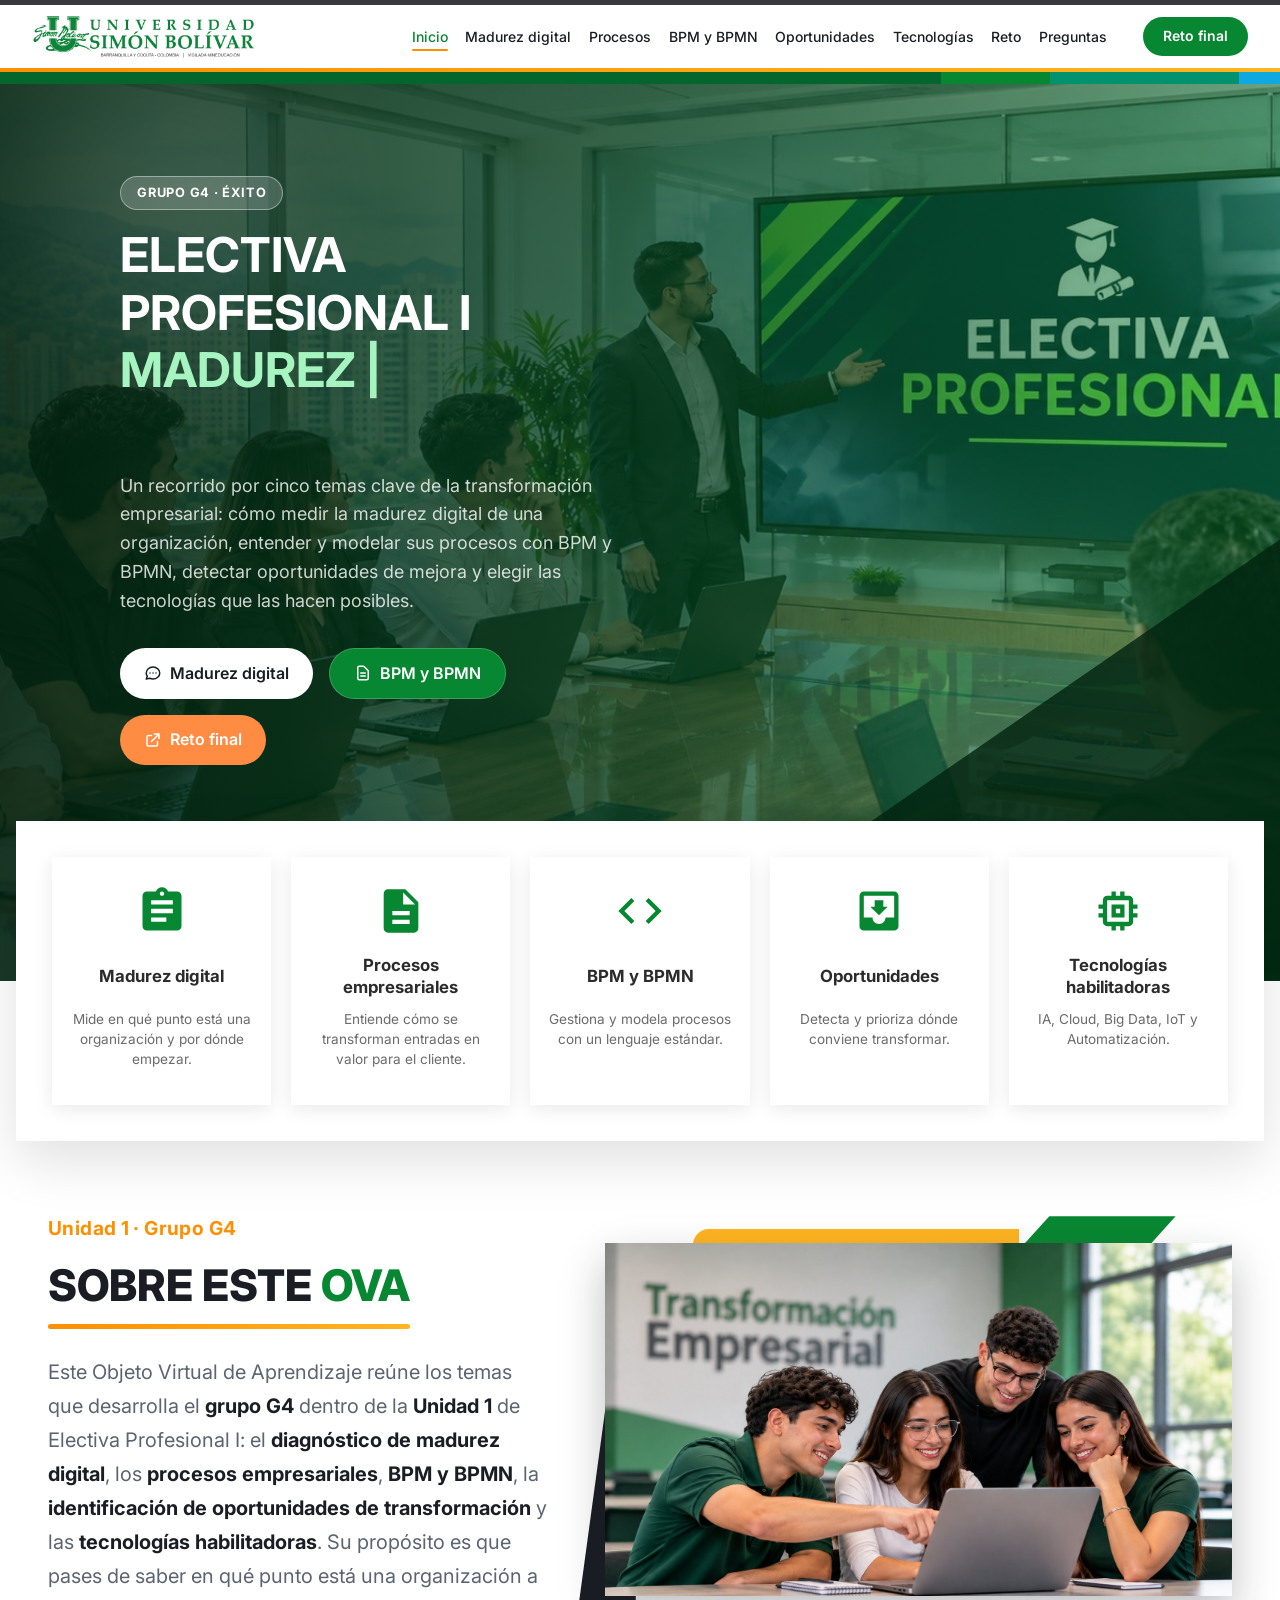
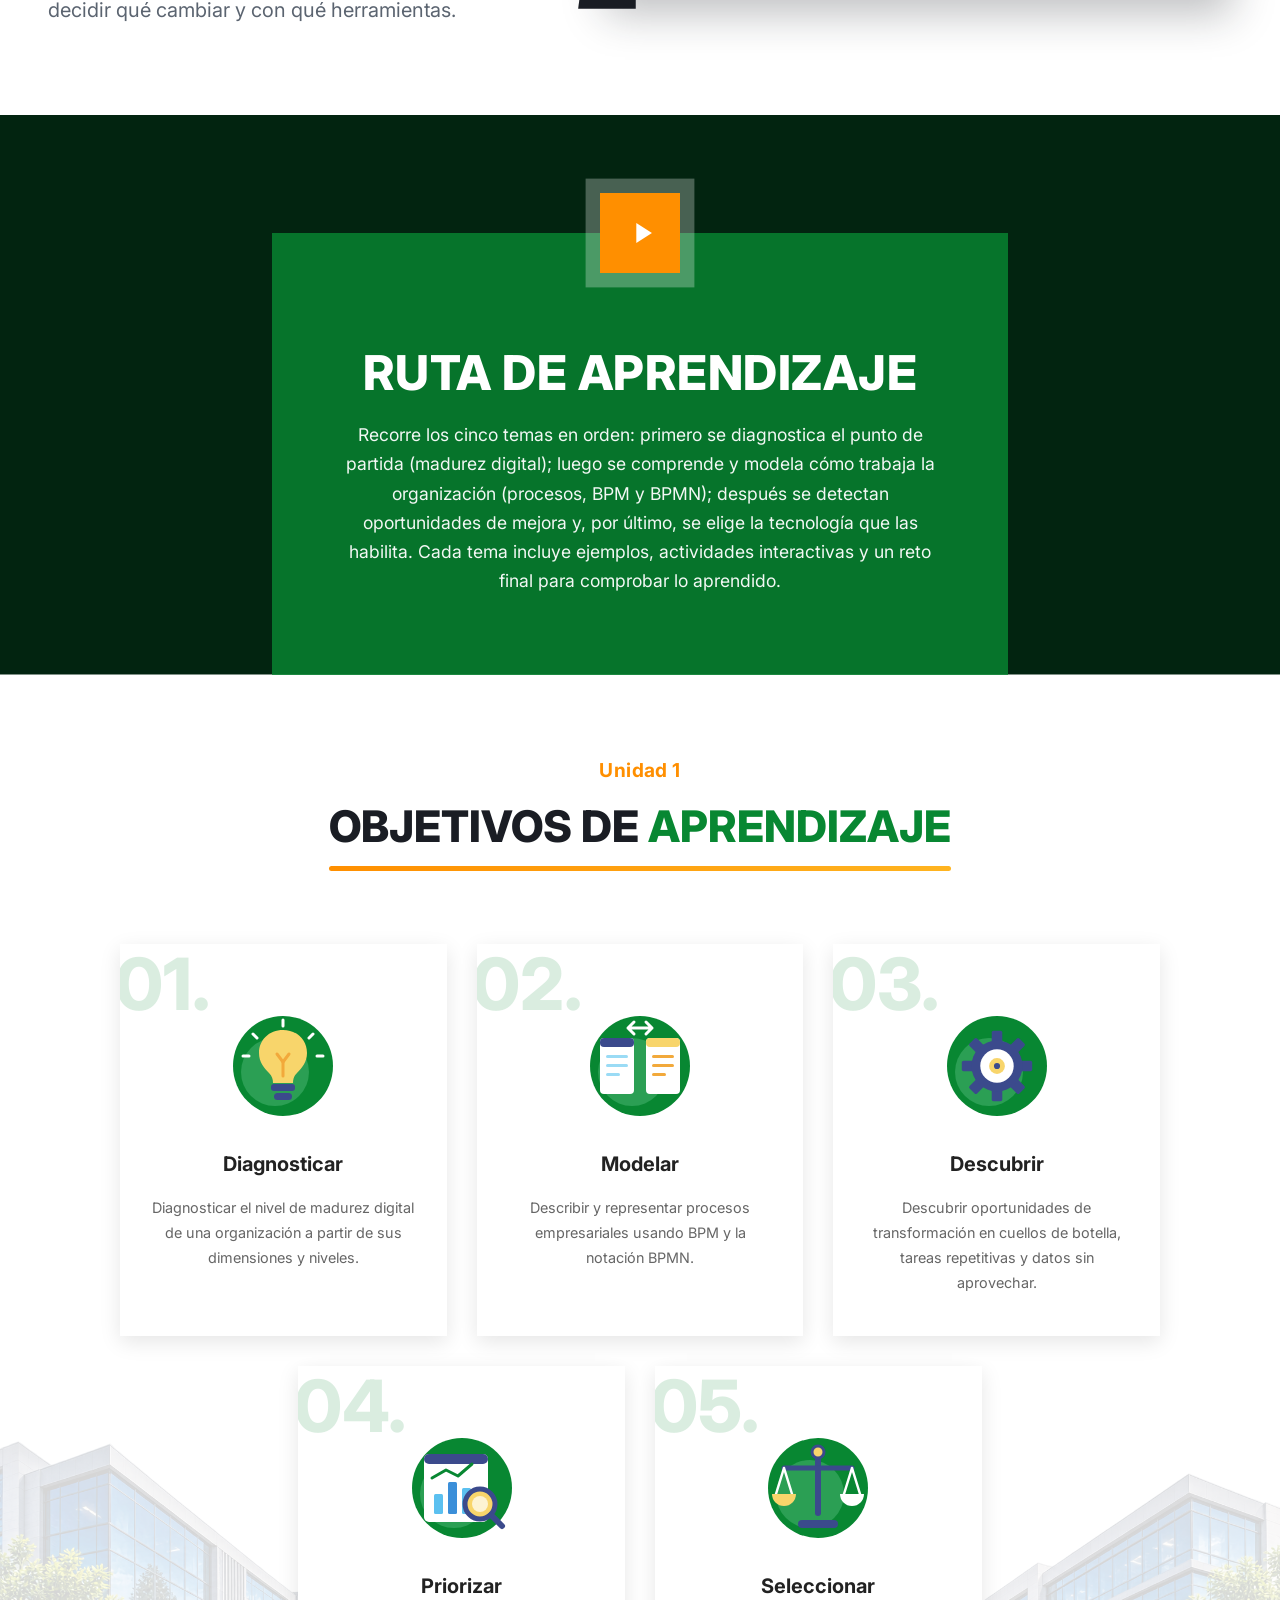
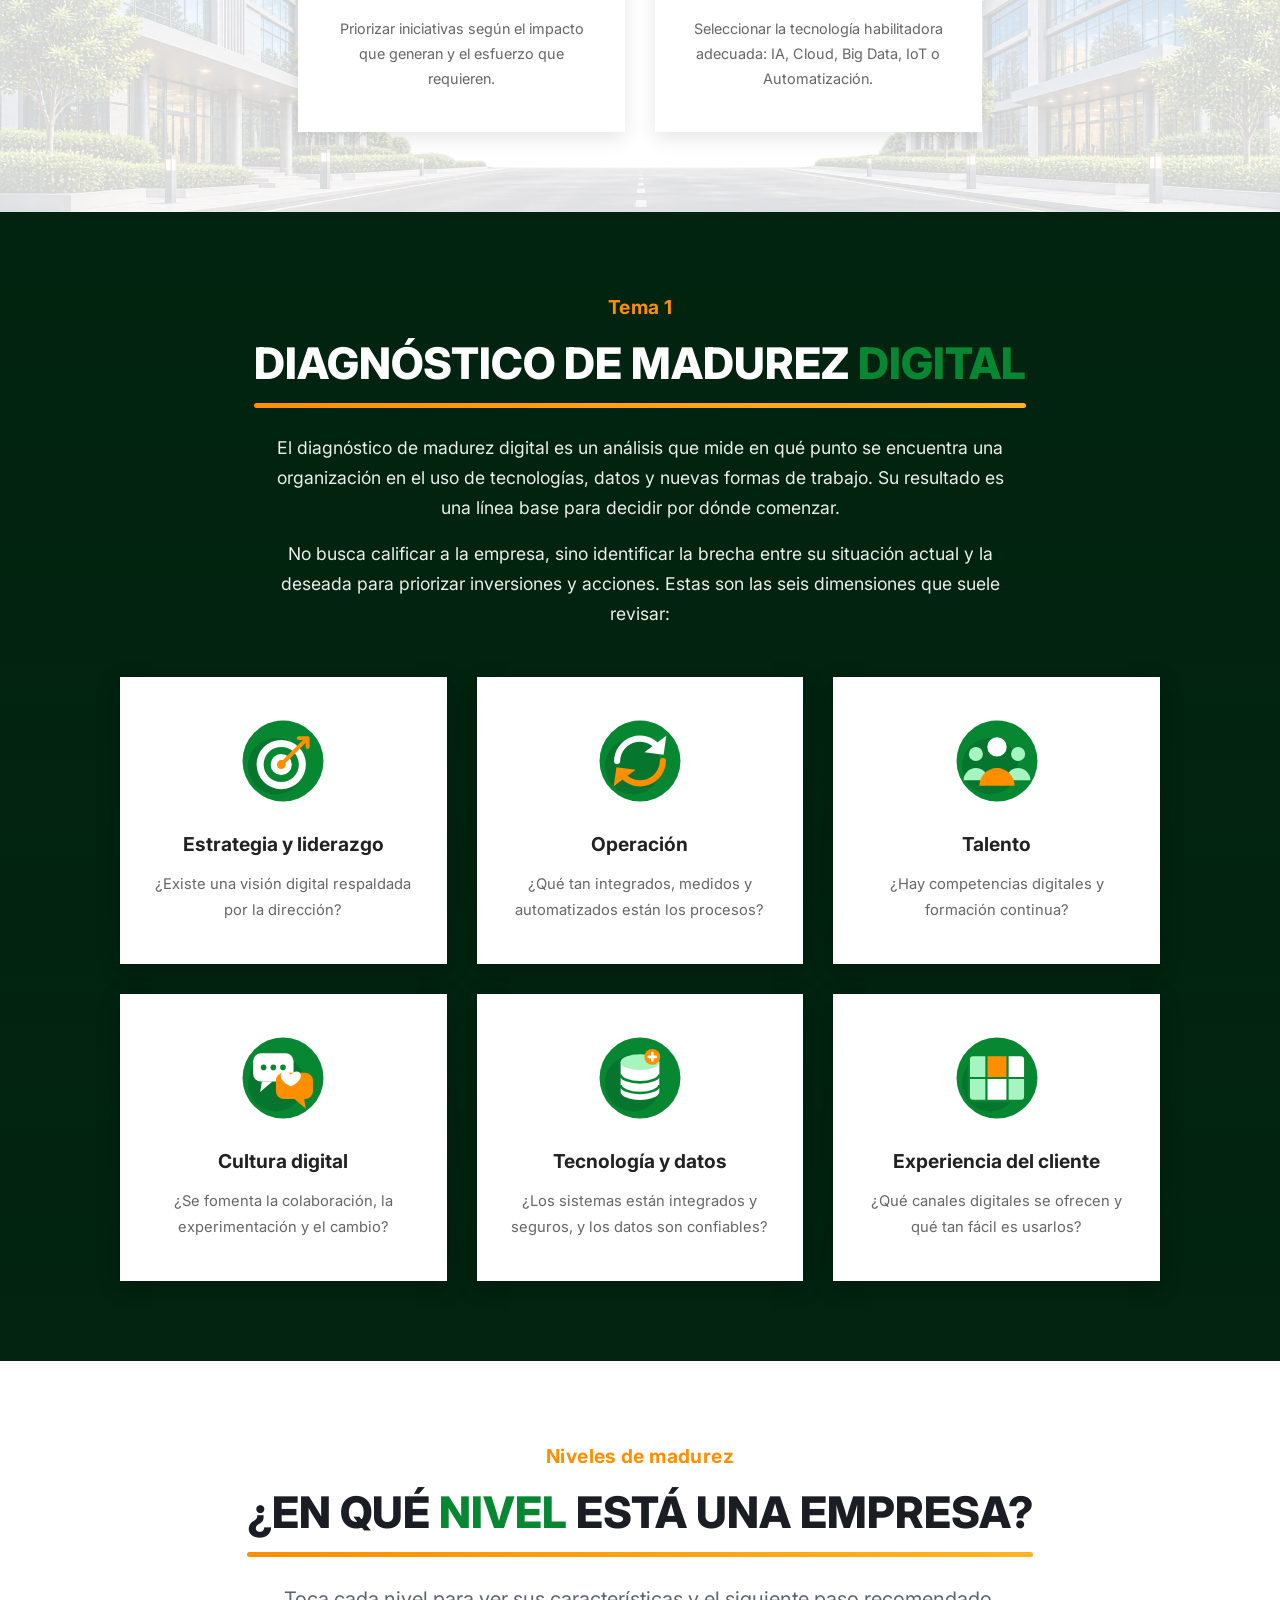
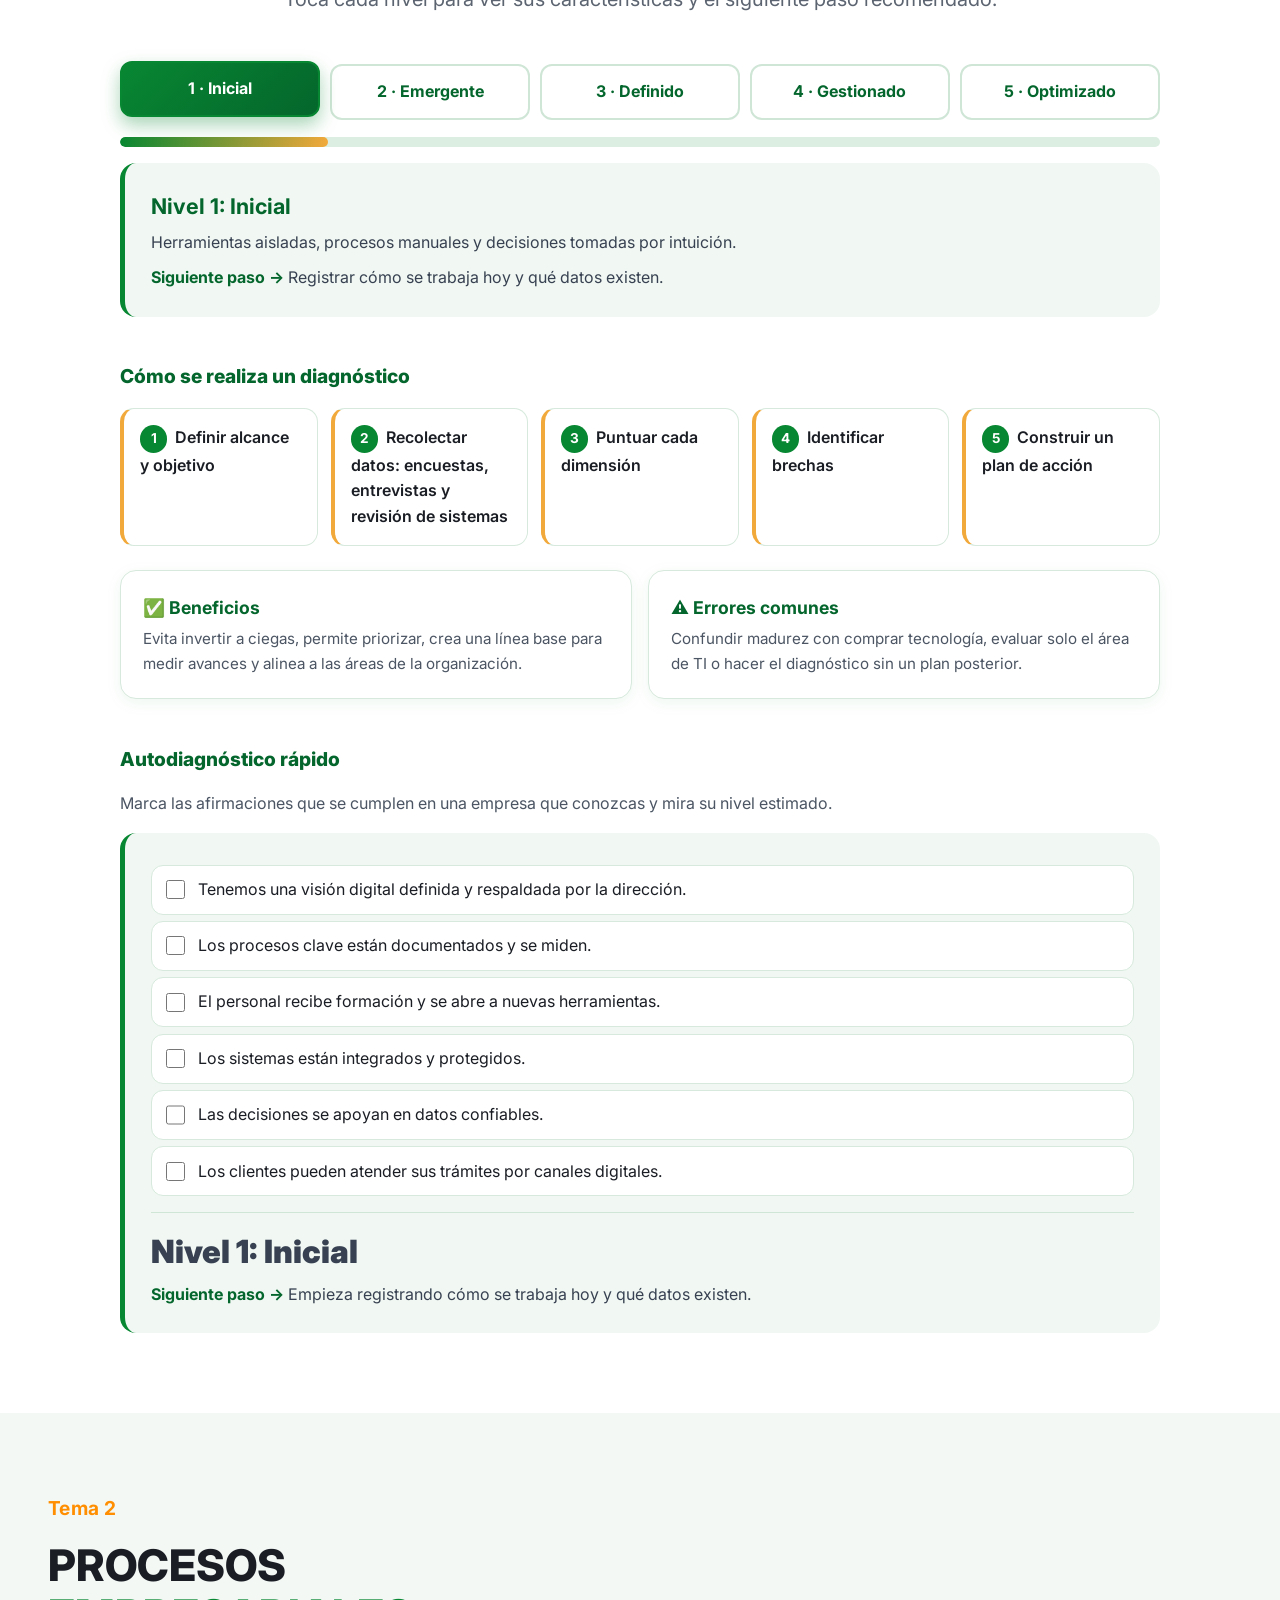
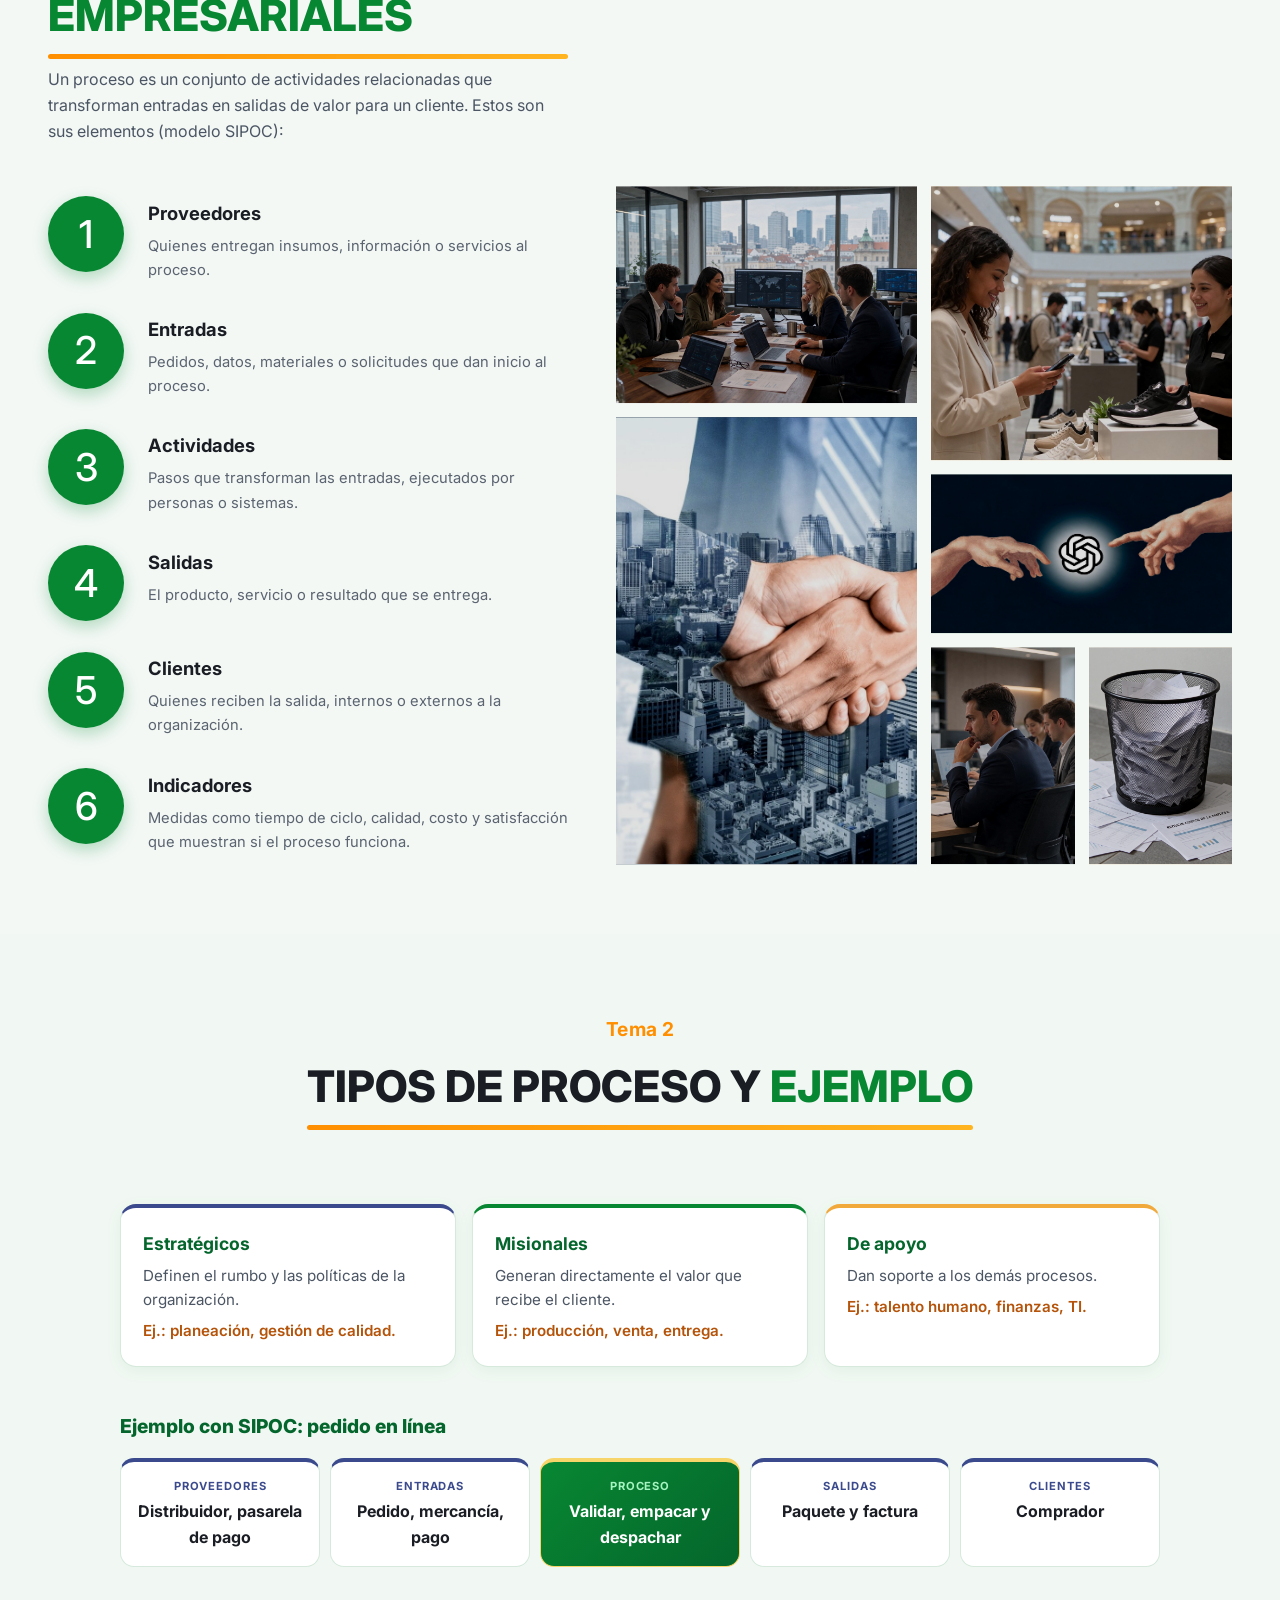
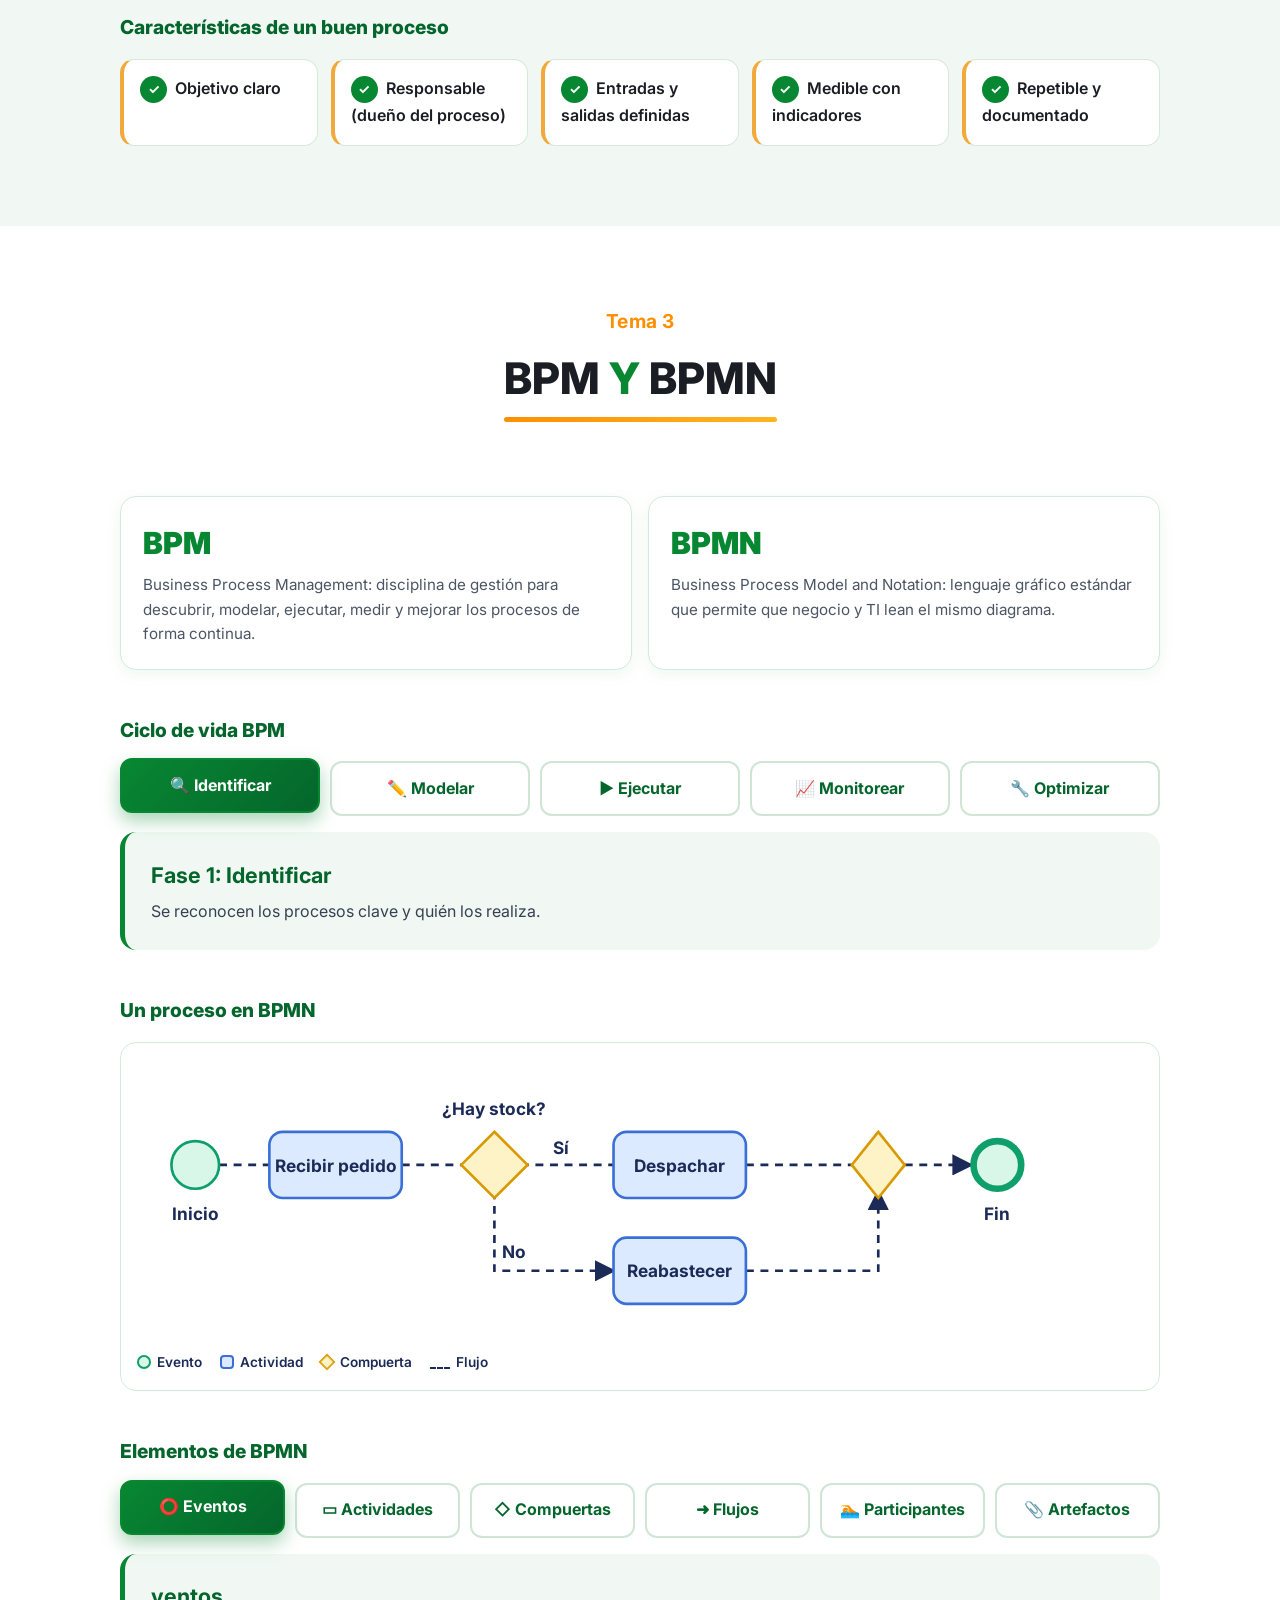
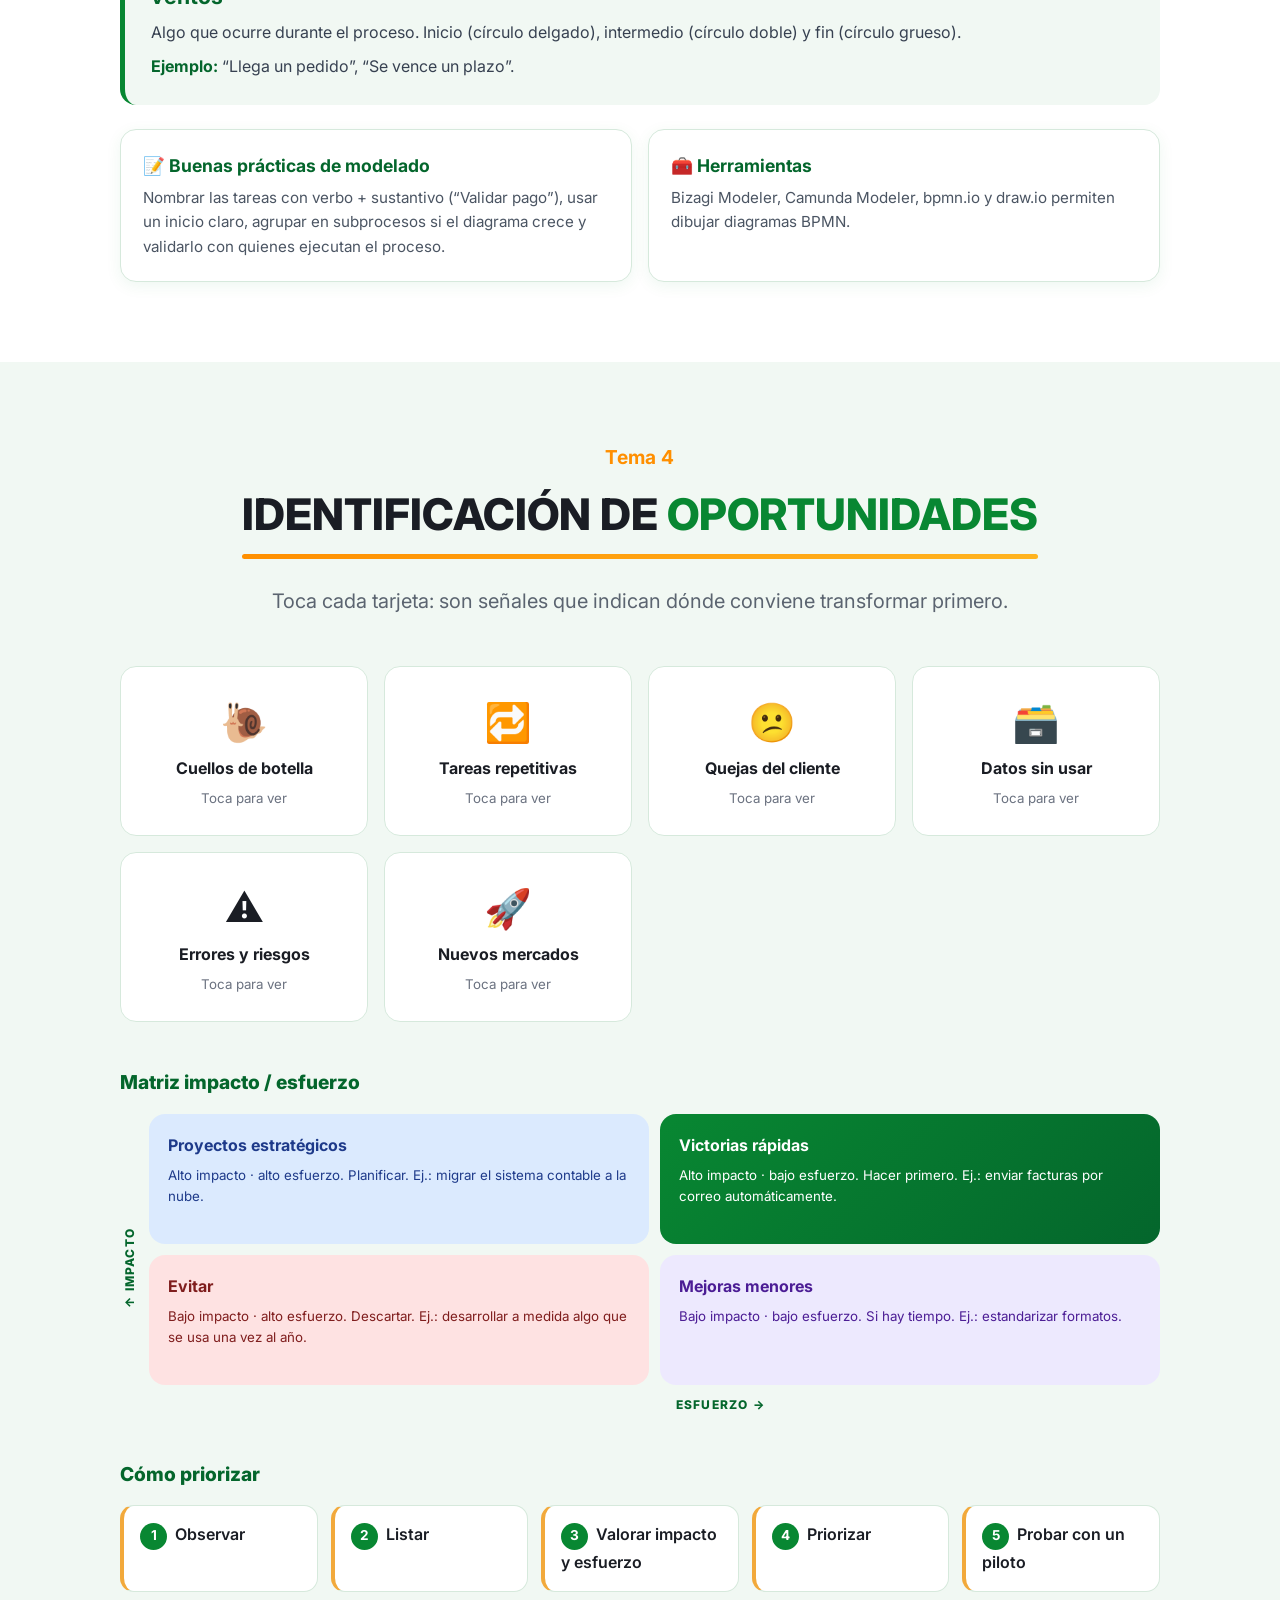
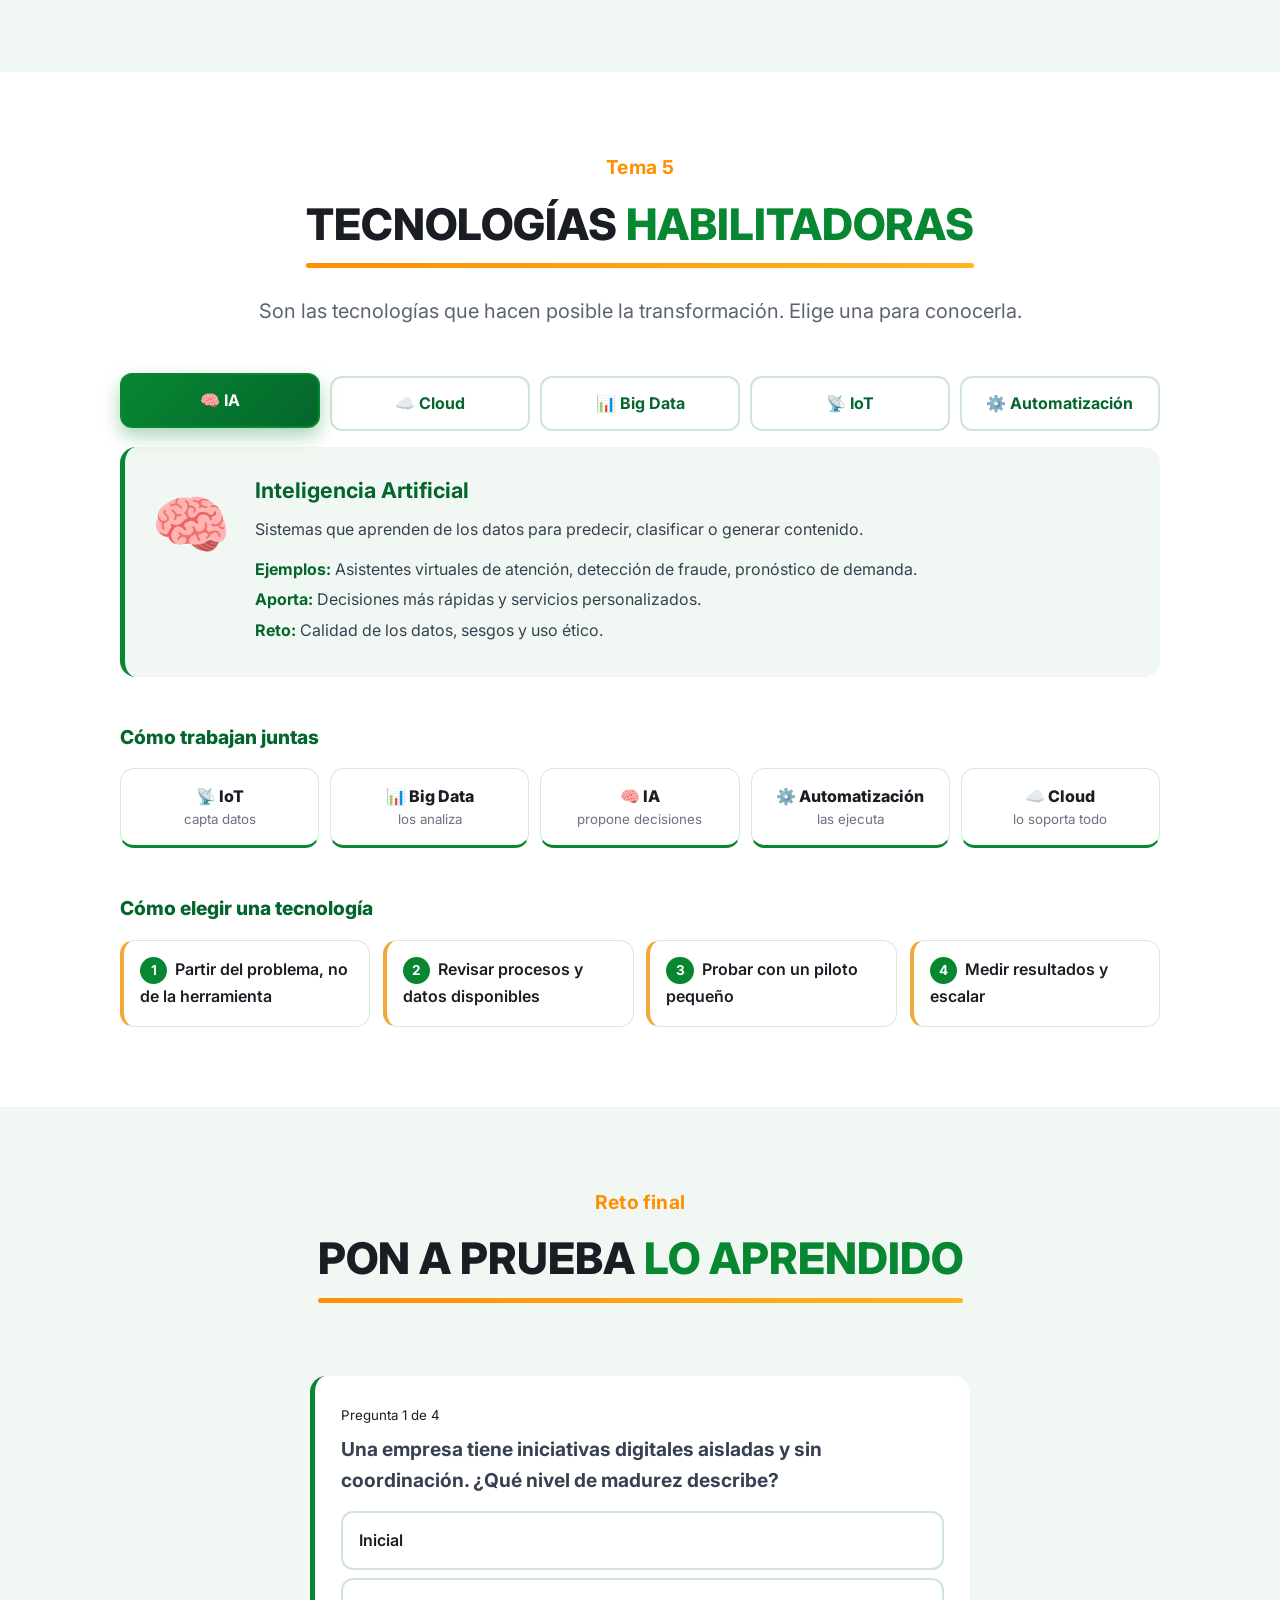
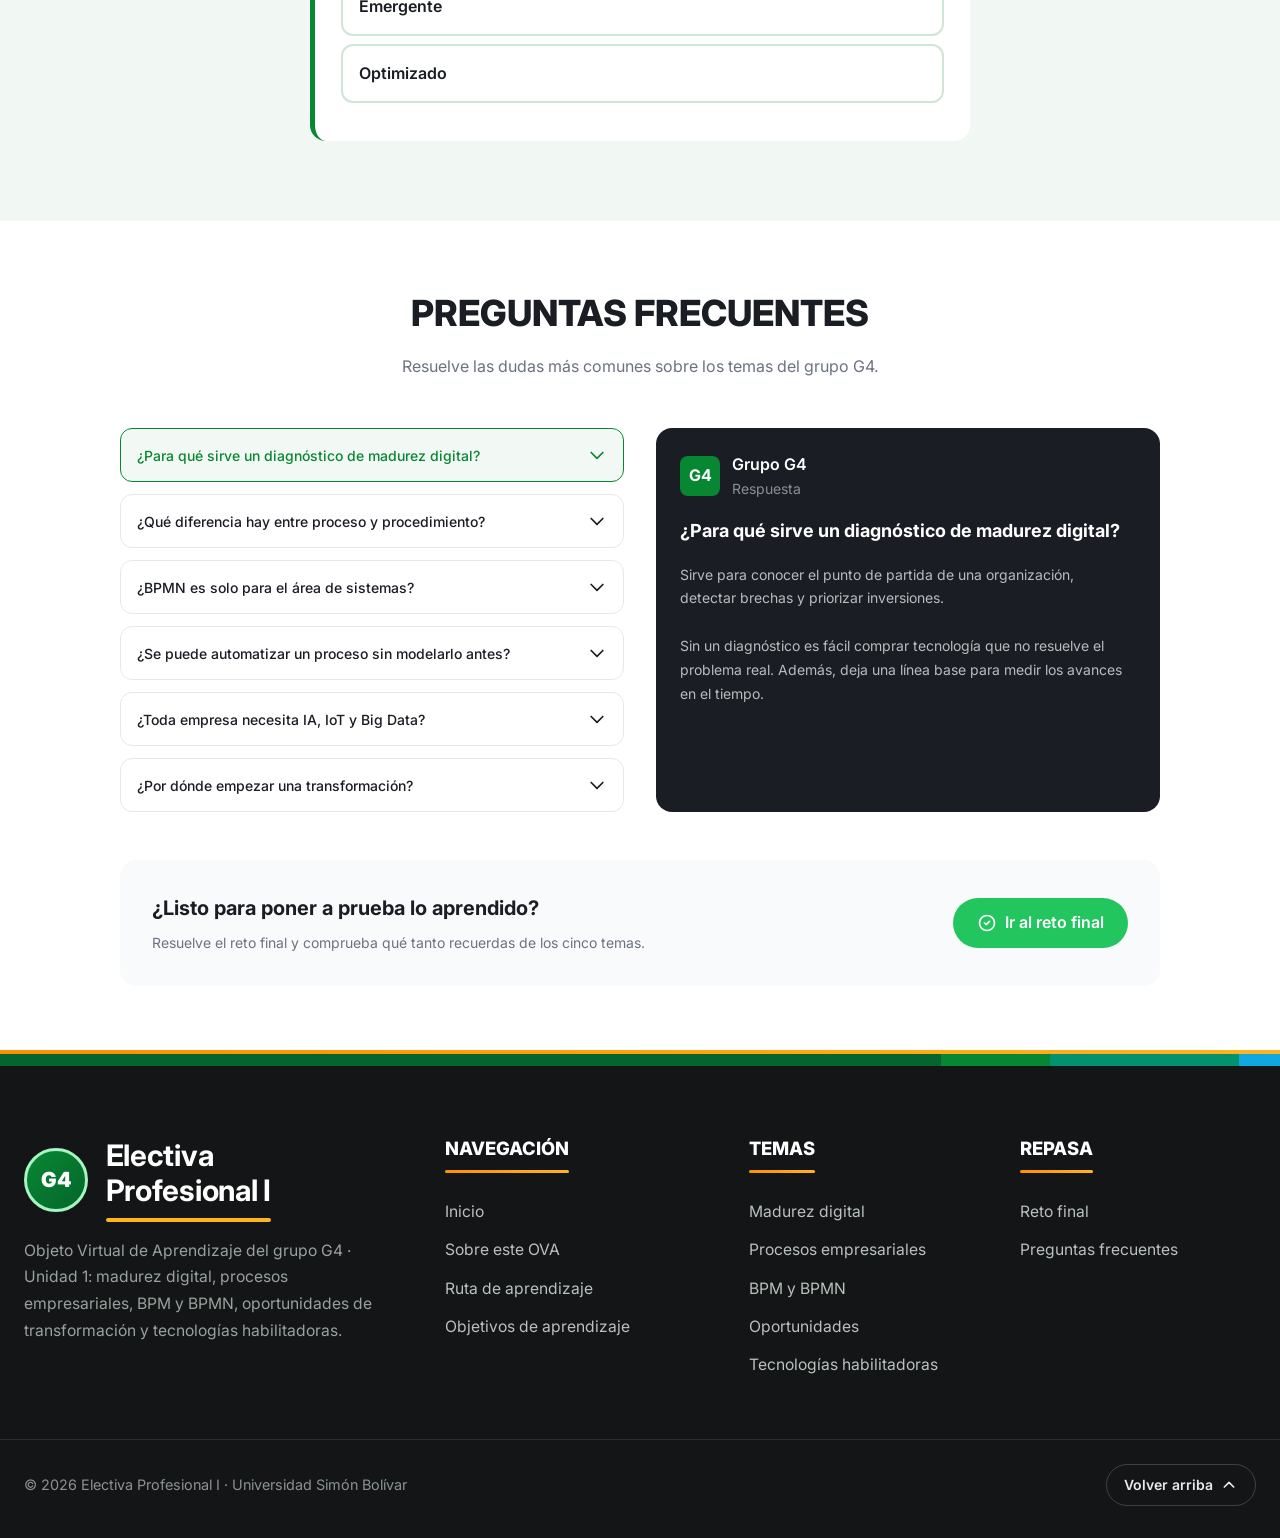
==== commit 3bd308af: "Fix GitHub Pages entry point to OVA folder" ====
--- a/index.html
+++ b/index.html
@@ -1,636 +1,13 @@
 <!DOCTYPE html>
 <html lang="es">
 <head>
-    <meta charset="UTF-8">
-    <meta name="viewport" content="width=device-width, initial-scale=1.0">
-    <meta name="description" content="OVA del grupo G4: diagnóstico de madurez digital, procesos empresariales, BPM y BPMN, oportunidades de transformación y tecnologías habilitadoras.">
-    <meta name="keywords" content="madurez digital, procesos empresariales, BPM, BPMN, transformación empresarial, tecnologías habilitadoras, IA, cloud, big data, IoT, automatización">
-    <meta name="author" content="Grupo G4 - Electiva Profesional I - Universidad Simón Bolívar">
-    <title>Electiva Profesional I</title>
-    <link rel="icon" type="image/png" href="images/logo-usb.png">
-    <link rel="stylesheet" href="css/styles.css">
-    <link href="https://fonts.googleapis.com/css2?family=Inter:wght@300;400;500;600;700;800;900&display=swap" rel="stylesheet">
+  <meta charset="UTF-8">
+  <meta name="viewport" content="width=device-width, initial-scale=1.0">
+  <meta http-equiv="refresh" content="0; url=./ova_g4_exito/">
+  <title>Electiva Profesional I · Grupo G4</title>
+  <script>window.location.replace('./ova_g4_exito/');</script>
 </head>
 <body>
-    <!-- Main Navigation -->
-    <nav class="main-nav" id="mainNav">
-        <div class="nav-strip"></div>
-        <div class="nav-container">
-            <a href="https://www.unisimon.edu.co/" class="logo" aria-label="Universidad Simón Bolívar">
-                <img src="images/logo-usb.png" alt="Universidad Simón Bolívar">
-            </a>
-
-            <ul class="nav-links" id="navLinks">
-                <li><a href="#inicio" class="active">Inicio</a></li>
-                <li><a href="#madurez">Madurez digital</a></li>
-                <li><a href="#procesos">Procesos</a></li>
-                <li><a href="#bpm">BPM y BPMN</a></li>
-                <li><a href="#oportunidades">Oportunidades</a></li>
-                <li><a href="#tecnologias">Tecnologías</a></li>
-                <li><a href="#quiz">Reto</a></li>
-                <li><a href="#preguntas">Preguntas</a></li>
-            </ul>
-
-            <div class="nav-right">
-                <a href="#quiz" class="btn-login">Reto final</a>
-            </div>
-
-            <button class="menu-toggle" id="menuToggle" aria-label="Menu">
-                <svg width="24" height="24" fill="none" stroke="currentColor" stroke-width="2" viewBox="0 0 24 24"><path stroke-linecap="round" stroke-linejoin="round" d="M4 6h16M4 12h16M4 18h16"/></svg>
-            </button>
-        </div>
-
-        <div class="nav-stripe" aria-hidden="true"></div>
-
-        <!-- Mobile Menu -->
-        <div class="mobile-menu" id="mobileMenu">
-            <a href="#inicio" class="active">Inicio</a>
-            <a href="#madurez">Madurez digital</a>
-            <a href="#procesos">Procesos</a>
-            <a href="#bpm">BPM y BPMN</a>
-            <a href="#oportunidades">Oportunidades</a>
-            <a href="#tecnologias">Tecnologías</a>
-            <a href="#quiz">Reto</a>
-            <a href="#preguntas">Preguntas</a>
-            <a href="#quiz" class="btn-login-mobile">Reto final</a>
-        </div>
-    </nav>
-
-    <!-- Hero Section -->
-    <section class="hero" id="inicio">
-        <div class="hero-bg"></div>
-        <div class="hero-triangle"></div>
-        <div class="hero-container">
-            <div class="hero-content">
-                <span class="g4-tag">Grupo G4 · Éxito</span>
-                <h1>
-                    ELECTIVA PROFESIONAL I
-                    <span class="typing-text" id="typingText"></span>
-                </h1>
-                <p class="hero-subtitle">Un recorrido por cinco temas clave de la transformación empresarial: cómo medir la madurez digital de una organización, entender y modelar sus procesos con BPM y BPMN, detectar oportunidades de mejora y elegir las tecnologías que las hacen posibles.</p>
-                
-                <div class="hero-buttons">
-                    <a href="#madurez" class="btn-white">
-                        <svg width="18" height="18" fill="none" stroke="currentColor" stroke-width="2" viewBox="0 0 24 24"><path stroke-linecap="round" stroke-linejoin="round" d="M8 12h.01M12 12h.01M16 12h.01M21 12c0 4.418-4.03 8-9 8a9.863 9.863 0 01-4.255-.949L3 20l1.395-3.72C3.512 15.042 3 13.574 3 12c0-4.418 4.03-8 9-8s9 3.582 9 8z"/></svg>
-                        Madurez digital
-                    </a>
-                    <a href="#bpm" class="btn-blue">
-                        <svg width="18" height="18" fill="none" stroke="currentColor" stroke-width="2" viewBox="0 0 24 24"><path stroke-linecap="round" stroke-linejoin="round" d="M9 12h6m-6 4h6m2 5H7a2 2 0 01-2-2V5a2 2 0 012-2h5.586a1 1 0 01.707.293l5.414 5.414a1 1 0 01.293.707V19a2 2 0 01-2 2z"/></svg>
-                        BPM y BPMN
-                    </a>
-                    <a href="#quiz" class="btn-orange">
-                        <svg width="18" height="18" fill="none" stroke="currentColor" stroke-width="2" viewBox="0 0 24 24"><path stroke-linecap="round" stroke-linejoin="round" d="M10 6H6a2 2 0 00-2 2v10a2 2 0 002 2h10a2 2 0 002-2v-4M14 4h6m0 0v6m0-6L10 14"/></svg>
-                        Reto final
-                    </a>
-                </div>
-            </div>
-        </div>
-    </section>
-
-    <!-- Quick Cards -->
-    <section class="quick-cards" aria-label="Accesos rápidos">
-        <div class="quick-cards-box">
-            <div class="quick-cards-grid">
-                <a href="#madurez" class="quick-card">
-                    <svg class="quick-card-icon" viewBox="0 0 24 24" fill="currentColor" aria-hidden="true"><path d="M19 3h-4.18C14.4 1.84 13.3 1 12 1s-2.4.84-2.82 2H5c-1.1 0-2 .9-2 2v14c0 1.1.9 2 2 2h14c1.1 0 2-.9 2-2V5c0-1.1-.9-2-2-2zm-7 0c.55 0 1 .45 1 1s-.45 1-1 1-1-.45-1-1 .45-1 1-1zm2 14H7v-2h7v2zm3-4H7v-2h10v2zm0-4H7V7h10v2z"/></svg>
-                    <h3>Madurez digital</h3>
-                    <p>Mide en qué punto está una organización y por dónde empezar.</p>
-                </a>
-                <a href="#procesos" class="quick-card">
-                    <svg class="quick-card-icon" viewBox="0 0 24 24" fill="currentColor" aria-hidden="true"><path d="M14 2H6c-1.1 0-1.99.9-1.99 2L4 20c0 1.1.89 2 1.99 2H18c1.1 0 2-.9 2-2V8l-6-6zm2 16H8v-2h8v2zm0-4H8v-2h8v2zm-3-5V3.5L18.5 9H13z"/></svg>
-                    <h3>Procesos empresariales</h3>
-                    <p>Entiende cómo se transforman entradas en valor para el cliente.</p>
-                </a>
-                <a href="#bpm" class="quick-card">
-                    <svg class="quick-card-icon" viewBox="0 0 24 24" fill="currentColor" aria-hidden="true"><path d="M9.4 16.6L4.8 12l4.6-4.6L8 6l-6 6 6 6 1.4-1.4zm5.2 0l4.6-4.6-4.6-4.6L16 6l6 6-6 6-1.4-1.4z"/></svg>
-                    <h3>BPM y BPMN</h3>
-                    <p>Gestiona y modela procesos con un lenguaje estándar.</p>
-                </a>
-                <a href="#oportunidades" class="quick-card">
-                    <svg class="quick-card-icon" viewBox="0 0 24 24" fill="currentColor" aria-hidden="true"><path d="M19 3H4.99c-1.11 0-1.98.9-1.98 2L3 19c0 1.1.88 2 1.99 2H19c1.1 0 2-.9 2-2V5c0-1.1-.9-2-2-2zm0 12h-4c0 1.66-1.35 3-3 3s-3-1.34-3-3H4.99V5H19v10zm-3-5h-2V7h-4v3H8l4 4 4-4z"/></svg>
-                    <h3>Oportunidades</h3>
-                    <p>Detecta y prioriza dónde conviene transformar.</p>
-                </a>
-                <a href="#tecnologias" class="quick-card">
-                    <svg class="quick-card-icon" viewBox="0 0 24 24" fill="currentColor" aria-hidden="true"><path d="M15 9H9v6h6V9zm-2 4h-2v-2h2v2zm8-2V9h-2V7c0-1.1-.9-2-2-2h-2V3h-2v2h-2V3H9v2H7c-1.1 0-2 .9-2 2v2H3v2h2v2H3v2h2v2c0 1.1.9 2 2 2h2v2h2v-2h2v2h2v-2h2c1.1 0 2-.9 2-2v-2h2v-2h-2v-2h2zm-4 6H7V7h10v10z"/></svg>
-                    <h3>Tecnologías habilitadoras</h3>
-                    <p>IA, Cloud, Big Data, IoT y Automatización.</p>
-                </a>
-            </div>
-        </div>
-    </section>
-
-    <!-- Services Section -->
-    <section class="services" id="caracteristicas">
-        <div class="container">
-            <div class="svc-showcase">
-                <div class="svc-intro reveal reveal-left">
-                    <span class="svc-eyebrow">Unidad 1 · Grupo G4</span>
-                    <h2>Sobre este <span class="svc-green">OVA</span></h2>
-                    <p>Este Objeto Virtual de Aprendizaje reúne los temas que desarrolla el <strong>grupo G4</strong> dentro de la <strong>Unidad 1</strong> de Electiva Profesional I: el <strong>diagnóstico de madurez digital</strong>, los <strong>procesos empresariales</strong>, <strong>BPM y BPMN</strong>, la <strong>identificación de oportunidades de transformación</strong> y las <strong>tecnologías habilitadoras</strong>. Su propósito es que pases de saber en qué punto está una organización a decidir qué cambiar y con qué herramientas.</p>
-                </div>
-
-                <div class="svc-visual reveal reveal-right reveal-delay-2">
-                    <span class="svc-shape svc-shape-a" aria-hidden="true"></span>
-                    <span class="svc-shape svc-shape-b" aria-hidden="true"></span>
-                    <span class="svc-shape svc-shape-c" aria-hidden="true"></span>
-                    <img src="images/electiva-profesional-nueva.jpg" alt="Estudiantes de la Universidad Simón Bolívar trabajando juntos en un portátil durante Electiva Profesional I" loading="lazy">
-                </div>
-            </div>
-        </div>
-    </section>
-
-    <!-- Video Banner Section -->
-    <section class="video-hero" id="beneficios">
-        <div class="video-hero-bg" aria-hidden="true"></div>
-        <div class="video-hero-box">
-            <span class="video-hero-play" aria-hidden="true">
-                <svg width="34" height="34" viewBox="0 0 24 24" fill="currentColor"><path d="M8 5v14l11-7z"/></svg>
-            </span>
-            <h2>Ruta de aprendizaje</h2>
-            <p>Recorre los cinco temas en orden: primero se diagnostica el punto de partida (madurez digital); luego se comprende y modela cómo trabaja la organización (procesos, BPM y BPMN); después se detectan oportunidades de mejora y, por último, se elige la tecnología que las habilita. Cada tema incluye ejemplos, actividades interactivas y un reto final para comprobar lo aprendido.</p>
-        </div>
-    </section>
-
-    <!-- Objetivos de aprendizaje -->
-    <section class="how-it-works" id="como-funciona">
-        <div class="container">
-            <div class="section-header hiw-header">
-                <span class="svc-eyebrow">Unidad 1</span>
-                <h2>Objetivos de <span class="svc-green">aprendizaje</span></h2>
-            </div>
-
-            <div class="hiw-grid">
-                <div class="hiw-card">
-                    <span class="hiw-num" aria-hidden="true">01.</span>
-                    <div class="hiw-icon">
-                        <svg viewBox="0 0 100 100" role="img" aria-label="Diagnosticar">
-                            <circle cx="50" cy="50" r="50" fill="#088732"/>
-                            <circle cx="42" cy="56" r="34" fill="#4fb877" opacity=".5"/>
-                            <path d="M50 14c-14 0-24 10-24 23 0 9 5 15 10 20 3 3 4 6 4 10h20c0-4 1-7 4-10 5-5 10-11 10-20 0-13-10-23-24-23z" fill="#f8d56b"/>
-                            <path d="M44 38l6 8 6-8" stroke="#f2a93b" stroke-width="3" fill="none" stroke-linecap="round" stroke-linejoin="round"/>
-                            <path d="M50 46v14" stroke="#f2a93b" stroke-width="3" stroke-linecap="round"/>
-                            <rect x="38" y="68" width="24" height="7" rx="3" fill="#3b4a8c"/>
-                            <rect x="41" y="77" width="18" height="7" rx="3.5" fill="#3b4a8c"/>
-                            <path d="M50 4v6M20 18l4 4M80 18l-4 4M10 40h6M84 40h6" stroke="#fff" stroke-width="3" stroke-linecap="round"/>
-                        </svg>
-                    </div>
-                    <h3>Diagnosticar</h3>
-                    <p>Diagnosticar el nivel de madurez digital de una organización a partir de sus dimensiones y niveles.</p>
-                </div>
-
-                <div class="hiw-card">
-                    <span class="hiw-num" aria-hidden="true">02.</span>
-                    <div class="hiw-icon">
-                        <svg viewBox="0 0 100 100" role="img" aria-label="Modelar">
-                            <circle cx="50" cy="50" r="50" fill="#088732"/>
-                            <circle cx="42" cy="56" r="34" fill="#4fb877" opacity=".5"/>
-                            <rect x="10" y="22" width="34" height="56" rx="4" fill="#fff"/>
-                            <rect x="56" y="22" width="34" height="56" rx="4" fill="#fff"/>
-                            <rect x="10" y="22" width="34" height="9" rx="4" fill="#3b4a8c"/>
-                            <rect x="56" y="22" width="34" height="9" rx="4" fill="#f8d56b"/>
-                            <rect x="16" y="39" width="22" height="3" rx="1.5" fill="#9adbf5"/>
-                            <rect x="16" y="48" width="22" height="3" rx="1.5" fill="#9adbf5"/>
-                            <rect x="16" y="57" width="14" height="3" rx="1.5" fill="#9adbf5"/>
-                            <rect x="62" y="39" width="22" height="3" rx="1.5" fill="#f2a93b"/>
-                            <rect x="62" y="48" width="22" height="3" rx="1.5" fill="#f2a93b"/>
-                            <rect x="62" y="57" width="14" height="3" rx="1.5" fill="#f2a93b"/>
-                            <path d="M38 12h24M56 6l6 6-6 6M44 6l-6 6 6 6" stroke="#fff" stroke-width="3" fill="none" stroke-linecap="round" stroke-linejoin="round"/>
-                        </svg>
-                    </div>
-                    <h3>Modelar</h3>
-                    <p>Describir y representar procesos empresariales usando BPM y la notación BPMN.</p>
-                </div>
-
-                <div class="hiw-card">
-                    <span class="hiw-num" aria-hidden="true">03.</span>
-                    <div class="hiw-icon">
-                        <svg viewBox="0 0 100 100" role="img" aria-label="Descubrir">
-                            <circle cx="50" cy="50" r="50" fill="#088732"/>
-                            <circle cx="42" cy="56" r="34" fill="#4fb877" opacity=".5"/>
-                            <g transform="translate(50 50) scale(.88)">
-                                <g fill="#3b4a8c">
-                                    <rect x="-6" y="-40" width="12" height="16" rx="2"/>
-                                    <rect x="-6" y="24" width="12" height="16" rx="2"/>
-                                    <rect x="-40" y="-6" width="16" height="12" rx="2"/>
-                                    <rect x="24" y="-6" width="16" height="12" rx="2"/>
-                                    <rect x="-6" y="-40" width="12" height="16" rx="2" transform="rotate(45)"/>
-                                    <rect x="-6" y="24" width="12" height="16" rx="2" transform="rotate(45)"/>
-                                    <rect x="-40" y="-6" width="16" height="12" rx="2" transform="rotate(45)"/>
-                                    <rect x="24" y="-6" width="16" height="12" rx="2" transform="rotate(45)"/>
-                                </g>
-                                <circle r="29" fill="#3b4a8c"/>
-                                <circle r="19" fill="#fff"/>
-                                <circle r="9" fill="#f8d56b"/>
-                                <circle r="3.5" fill="#3b4a8c"/>
-                            </g>
-                        </svg>
-                    </div>
-                    <h3>Descubrir</h3>
-                    <p>Descubrir oportunidades de transformación en cuellos de botella, tareas repetitivas y datos sin aprovechar.</p>
-                </div>
-
-                <div class="hiw-card">
-                    <span class="hiw-num" aria-hidden="true">04.</span>
-                    <div class="hiw-icon">
-                        <svg viewBox="0 0 100 100" role="img" aria-label="Priorizar">
-                            <circle cx="50" cy="50" r="50" fill="#088732"/>
-                            <circle cx="42" cy="56" r="34" fill="#4fb877" opacity=".5"/>
-                            <rect x="12" y="16" width="64" height="68" rx="5" fill="#fff"/>
-                            <rect x="12" y="16" width="64" height="10" rx="5" fill="#3b4a8c"/>
-                            <rect x="22" y="56" width="9" height="20" rx="1.5" fill="#5bc0f0"/>
-                            <rect x="36" y="44" width="9" height="32" rx="1.5" fill="#3b8fd9"/>
-                            <rect x="50" y="50" width="9" height="26" rx="1.5" fill="#5bc0f0"/>
-                            <path d="M20 40l14-8 12 6 14-12" stroke="#088732" stroke-width="3" fill="none" stroke-linecap="round" stroke-linejoin="round"/>
-                            <circle cx="68" cy="66" r="15" fill="#f8d56b" stroke="#3b4a8c" stroke-width="5"/>
-                            <circle cx="68" cy="66" r="8" fill="#fff" opacity=".7"/>
-                            <path d="M79 77l11 11" stroke="#3b4a8c" stroke-width="6" stroke-linecap="round"/>
-                        </svg>
-                    </div>
-                    <h3>Priorizar</h3>
-                    <p>Priorizar iniciativas según el impacto que generan y el esfuerzo que requieren.</p>
-                </div>
-
-                <div class="hiw-card">
-                    <span class="hiw-num" aria-hidden="true">05.</span>
-                    <div class="hiw-icon">
-                        <svg viewBox="0 0 100 100" role="img" aria-label="Seleccionar">
-                            <circle cx="50" cy="50" r="50" fill="#088732"/>
-                            <circle cx="42" cy="56" r="34" fill="#4fb877" opacity=".5"/>
-                            <rect x="47" y="14" width="6" height="64" rx="3" fill="#3b4a8c"/>
-                            <rect x="30" y="82" width="40" height="8" rx="4" fill="#3b4a8c"/>
-                            <circle cx="50" cy="14" r="6" fill="#f8d56b" stroke="#3b4a8c" stroke-width="3"/>
-                            <path d="M16 30h68" stroke="#3b4a8c" stroke-width="5" stroke-linecap="round"/>
-                            <path d="M16 30L8 56M16 30l8 26M84 30l-8 26M84 30l8 26" stroke="#fff" stroke-width="2.5" stroke-linecap="round"/>
-                            <path d="M4 56h24a12 12 0 0 1-24 0z" fill="#f8d56b"/>
-                            <path d="M72 56h24a12 12 0 0 1-24 0z" fill="#fff"/>
-                        </svg>
-                    </div>
-                    <h3>Seleccionar</h3>
-                    <p>Seleccionar la tecnología habilitadora adecuada: IA, Cloud, Big Data, IoT o Automatización.</p>
-                </div>
-            </div>
-        </div>
-    </section>
-
-    <!-- Qué es la transformación empresarial: fondo de video + 6 dimensiones -->
-    <section class="tech-stack" id="madurez">
-        <video class="int-video" autoplay muted loop playsinline preload="auto" poster="images/video-hero-bg.jpg" aria-hidden="true">
-            <source src="videos/integracion-bg.webm" type="video/webm">
-            <source src="videos/integracion-bg.mp4" type="video/mp4">
-        </video>
-        <div class="int-overlay" aria-hidden="true"></div>
-        <div class="container">
-            <div class="section-header hiw-header">
-                <span class="svc-eyebrow">Tema 1</span>
-                <h2>Diagnóstico de madurez <span class="svc-green">digital</span></h2>
-                <p>El diagnóstico de madurez digital es un análisis que mide en qué punto se encuentra una organización en el uso de tecnologías, datos y nuevas formas de trabajo. Su resultado es una línea base para decidir por dónde comenzar.</p>
-                <p>No busca calificar a la empresa, sino identificar la brecha entre su situación actual y la deseada para priorizar inversiones y acciones. Estas son las seis dimensiones que suele revisar:</p>
-            </div>
-
-            <div class="int-grid">
-                <div class="int-card">
-                    <div class="int-icon"><svg viewBox="0 0 100 100" role="img" aria-hidden="true"><circle cx="50" cy="50" r="46" fill="#088732"/><circle cx="42" cy="56" r="32" fill="#04662C" opacity=".55"/><circle cx="48" cy="54" r="28" fill="#fff"/><circle cx="48" cy="54" r="20" fill="#088732"/><circle cx="48" cy="54" r="12" fill="#fff"/><circle cx="48" cy="54" r="5" fill="#FF8F00"/><path d="M48 54L76 26" stroke="#FF8F00" stroke-width="4.5" stroke-linecap="round"/><path d="M68 24h10v10" stroke="#FF8F00" stroke-width="4.5" fill="none" stroke-linecap="round" stroke-linejoin="round"/></svg></div>
-                    <h3>Estrategia y liderazgo</h3>
-                    <p>¿Existe una visión digital respaldada por la dirección?</p>
-                </div>
-
-                <div class="int-card">
-                    <div class="int-icon"><svg viewBox="0 0 100 100" role="img" aria-hidden="true"><circle cx="50" cy="50" r="46" fill="#088732"/><circle cx="42" cy="56" r="32" fill="#04662C" opacity=".55"/><path d="M24 50a26 26 0 0 1 46-16" stroke="#fff" stroke-width="7" fill="none" stroke-linecap="round"/><path d="M78 20v22H56z" fill="#fff" transform="rotate(8 70 34)"/><path d="M76 50a26 26 0 0 1-46 16" stroke="#FF8F00" stroke-width="7" fill="none" stroke-linecap="round"/><path d="M22 80V58h22z" fill="#FF8F00" transform="rotate(8 30 66)"/></svg></div>
-                    <h3>Operación</h3>
-                    <p>¿Qué tan integrados, medidos y automatizados están los procesos?</p>
-                </div>
-
-                <div class="int-card">
-                    <div class="int-icon"><svg viewBox="0 0 100 100" role="img" aria-hidden="true"><circle cx="50" cy="50" r="46" fill="#088732"/><circle cx="42" cy="56" r="32" fill="#04662C" opacity=".55"/><circle cx="26" cy="42" r="8" fill="#A6F4C0"/><path d="M12 72a14 14 0 0 1 28 0z" fill="#A6F4C0"/><circle cx="74" cy="42" r="8" fill="#A6F4C0"/><path d="M60 72a14 14 0 0 1 28 0z" fill="#A6F4C0"/><circle cx="50" cy="34" r="11" fill="#fff"/><path d="M30 78a20 20 0 0 1 40 0z" fill="#FF8F00"/></svg></div>
-                    <h3>Talento</h3>
-                    <p>¿Hay competencias digitales y formación continua?</p>
-                </div>
-
-                <div class="int-card">
-                    <div class="int-icon"><svg viewBox="0 0 100 100" role="img" aria-hidden="true"><circle cx="50" cy="50" r="46" fill="#088732"/><circle cx="42" cy="56" r="32" fill="#04662C" opacity=".55"/><rect x="16" y="22" width="46" height="32" rx="9" fill="#fff"/><path d="M26 54l-2 12 14-12z" fill="#fff"/><circle cx="28" cy="38" r="3.2" fill="#088732"/><circle cx="39" cy="38" r="3.2" fill="#088732"/><circle cx="50" cy="38" r="3.2" fill="#088732"/><rect x="42" y="44" width="42" height="30" rx="9" fill="#FF8F00"/><path d="M74 74l2 11-13-11z" fill="#FF8F00"/><path d="M63 66c-9-5-12-9-12-13 0-3 2-5 5-5 3 0 5 2 7 4 2-2 4-4 7-4 3 0 5 2 5 5 0 4-3 8-12 13z" fill="#fff" transform="translate(-1 -3) scale(.95)"/></svg></div>
-                    <h3>Cultura digital</h3>
-                    <p>¿Se fomenta la colaboración, la experimentación y el cambio?</p>
-                </div>
-
-                <div class="int-card">
-                    <div class="int-icon"><svg viewBox="0 0 100 100" role="img" aria-hidden="true"><circle cx="50" cy="50" r="46" fill="#088732"/><circle cx="42" cy="56" r="32" fill="#04662C" opacity=".55"/><path d="M28 32v34c0 5 10 9 22 9s22-4 22-9V32z" fill="#fff"/><ellipse cx="50" cy="32" rx="22" ry="9" fill="#A6F4C0"/><path d="M28 46c0 5 10 9 22 9s22-4 22-9M28 58c0 5 10 9 22 9s22-4 22-9" stroke="#088732" stroke-width="3" fill="none"/><circle cx="64" cy="26" r="9" fill="#FF8F00"/><path d="M60 26h8M64 22v8" stroke="#fff" stroke-width="3" stroke-linecap="round"/></svg></div>
-                    <h3>Tecnología y datos</h3>
-                    <p>¿Los sistemas están integrados y seguros, y los datos son confiables?</p>
-                </div>
-
-                <div class="int-card">
-                    <div class="int-icon"><svg viewBox="0 0 100 100" role="img" aria-hidden="true"><circle cx="50" cy="50" r="46" fill="#088732"/><circle cx="42" cy="56" r="32" fill="#04662C" opacity=".55"/><rect x="18" y="24" width="64" height="52" rx="5" fill="#fff"/><rect x="18" y="24" width="20" height="52" rx="4" fill="#A6F4C0"/><rect x="38" y="24" width="24" height="26" fill="#FF8F00"/><rect x="62" y="50" width="20" height="26" rx="4" fill="#A6F4C0"/><path d="M38 24v52M62 24v52M18 50h64" stroke="#088732" stroke-width="2.5"/><rect x="18" y="24" width="64" height="52" rx="5" fill="none" stroke="#088732" stroke-width="2.5"/></svg></div>
-                    <h3>Experiencia del cliente</h3>
-                    <p>¿Qué canales digitales se ofrecen y qué tan fácil es usarlos?</p>
-                </div>
-            </div>
-        </div>
-    </section>
-    <section class="o-sec" id="niveles">
-        <div class="container">
-            <div class="section-header hiw-header">
-                <span class="svc-eyebrow">Niveles de madurez</span>
-                <h2>¿En qué <span class="svc-green">nivel</span> está una empresa?</h2>
-                <p>Toca cada nivel para ver sus características y el siguiente paso recomendado.</p>
-            </div>
-            <div class="o-tabs" id="lvTabs"></div>
-            <div class="o-meter"><i id="meterFill"></i></div>
-            <div class="o-panel" id="lvPanel"></div>
-            <h3 class="o-sub">Cómo se realiza un diagnóstico</h3>
-            <div class="o-steps"><div><b>1</b>Definir alcance y objetivo</div><div><b>2</b>Recolectar datos: encuestas, entrevistas y revisión de sistemas</div><div><b>3</b>Puntuar cada dimensión</div><div><b>4</b>Identificar brechas</div><div><b>5</b>Construir un plan de acción</div></div>
-            <div class="o-grid o2"><div class="o-card"><h4>✅ Beneficios</h4><p>Evita invertir a ciegas, permite priorizar, crea una línea base para medir avances y alinea a las áreas de la organización.</p></div><div class="o-card"><h4>⚠️ Errores comunes</h4><p>Confundir madurez con comprar tecnología, evaluar solo el área de TI o hacer el diagnóstico sin un plan posterior.</p></div></div>
-            <h3 class="o-sub">Autodiagnóstico rápido</h3>
-            <p class="o-lead">Marca las afirmaciones que se cumplen en una empresa que conozcas y mira su nivel estimado.</p>
-            <div class="o-panel" id="selfTest"></div>
-        </div>
-    </section>
-
-
-    <!-- Para las Empresas: pasos + mosaico -->
-    <section class="steps-sec" id="procesos">
-        <div class="container">
-            <div class="steps-grid">
-                <div class="steps-left">
-                    <div class="steps-head reveal">
-                        <span class="svc-eyebrow">Tema 2</span>
-                        <h2 class="steps-title">Procesos <span class="svc-green">empresariales</span></h2>
-                        <p class="o-lead">Un proceso es un conjunto de actividades relacionadas que transforman entradas en salidas de valor para un cliente. Estos son sus elementos (modelo SIPOC):</p>
-                    </div>
-
-                    <ol class="steps-list">
-                        <li class="steps-item reveal reveal-delay-1">
-                            <span class="steps-num" aria-hidden="true">1</span>
-                            <div>
-                                <h3>Proveedores</h3>
-                                <p>Quienes entregan insumos, información o servicios al proceso.</p>
-                            </div>
-                        </li>
-                        <li class="steps-item reveal reveal-delay-2">
-                            <span class="steps-num" aria-hidden="true">2</span>
-                            <div>
-                                <h3>Entradas</h3>
-                                <p>Pedidos, datos, materiales o solicitudes que dan inicio al proceso.</p>
-                            </div>
-                        </li>
-                        <li class="steps-item reveal reveal-delay-3">
-                            <span class="steps-num" aria-hidden="true">3</span>
-                            <div>
-                                <h3>Actividades</h3>
-                                <p>Pasos que transforman las entradas, ejecutados por personas o sistemas.</p>
-                            </div>
-                        </li>
-                        <li class="steps-item reveal reveal-delay-4">
-                            <span class="steps-num" aria-hidden="true">4</span>
-                            <div>
-                                <h3>Salidas</h3>
-                                <p>El producto, servicio o resultado que se entrega.</p>
-                            </div>
-                        </li>
-                        <li class="steps-item reveal reveal-delay-4">
-                            <span class="steps-num" aria-hidden="true">5</span>
-                            <div>
-                                <h3>Clientes</h3>
-                                <p>Quienes reciben la salida, internos o externos a la organización.</p>
-                            </div>
-                        </li>
-                        <li class="steps-item reveal reveal-delay-4">
-                            <span class="steps-num" aria-hidden="true">6</span>
-                            <div>
-                                <h3>Indicadores</h3>
-                                <p>Medidas como tiempo de ciclo, calidad, costo y satisfacción que muestran si el proceso funciona.</p>
-                            </div>
-                        </li>
-                    </ol>
-                </div>
-
-                <div class="steps-mosaic-wrap">
-                    <div class="steps-mosaic" aria-hidden="true">
-                        <figure class="mz mz-a reveal reveal-scale"><img src="images/mosaic-reunion.jpg" alt="" loading="lazy"></figure>
-                        <figure class="mz mz-b reveal reveal-scale reveal-delay-1"><img src="images/mosaic-transformacion.jpg" alt="" loading="lazy"></figure>
-                        <figure class="mz mz-c reveal reveal-scale reveal-delay-2"><img src="images/mosaic-manos.jpg" alt="" loading="lazy"></figure>
-                        <figure class="mz mz-d reveal reveal-scale reveal-delay-2"><img src="images/mosaic-apreton.jpg" alt="" loading="lazy"></figure>
-                        <figure class="mz mz-e reveal reveal-scale reveal-delay-3"><img src="images/mosaic-equipo.jpg" alt="" loading="lazy"></figure>
-                        <figure class="mz mz-f reveal reveal-scale reveal-delay-4"><img src="images/mosaic-documentos.png" alt="" loading="lazy"></figure>
-                    </div>
-                </div>
-            </div>
-        </div>
-    </section>
-    <section class="o-sec o-alt" id="tipos">
-        <div class="container">
-            <div class="section-header hiw-header">
-                <span class="svc-eyebrow">Tema 2</span>
-                <h2>Tipos de proceso y <span class="svc-green">ejemplo</span></h2>
-            </div>
-            <div class="o-grid">
-                <div class="o-card k1"><h4>Estratégicos</h4><p>Definen el rumbo y las políticas de la organización. <u>Ej.: planeación, gestión de calidad.</u></p></div>
-                <div class="o-card k2"><h4>Misionales</h4><p>Generan directamente el valor que recibe el cliente. <u>Ej.: producción, venta, entrega.</u></p></div>
-                <div class="o-card k3"><h4>De apoyo</h4><p>Dan soporte a los demás procesos. <u>Ej.: talento humano, finanzas, TI.</u></p></div>
-            </div>
-            <h3 class="o-sub">Ejemplo con SIPOC: pedido en línea</h3>
-            <div class="o-sipoc"><div><small>Proveedores</small>Distribuidor, pasarela de pago</div><div><small>Entradas</small>Pedido, mercancía, pago</div><div class="hot"><small>Proceso</small>Validar, empacar y despachar</div><div><small>Salidas</small>Paquete y factura</div><div><small>Clientes</small>Comprador</div></div>
-            <h3 class="o-sub">Características de un buen proceso</h3>
-            <div class="o-steps"><div><b>✓</b>Objetivo claro</div><div><b>✓</b>Responsable (dueño del proceso)</div><div><b>✓</b>Entradas y salidas definidas</div><div><b>✓</b>Medible con indicadores</div><div><b>✓</b>Repetible y documentado</div></div>
-        </div>
-    </section>
-
-    <section class="o-sec" id="bpm">
-        <div class="container">
-            <div class="section-header hiw-header">
-                <span class="svc-eyebrow">Tema 3</span>
-                <h2>BPM <span class="svc-green">y</span> BPMN</h2>
-            </div>
-            <div class="o-grid o2">
-                <div class="o-card big"><h4>BPM</h4><p>Business Process Management: disciplina de gestión para descubrir, modelar, ejecutar, medir y mejorar los procesos de forma continua.</p></div>
-                <div class="o-card big"><h4>BPMN</h4><p>Business Process Model and Notation: lenguaje gráfico estándar que permite que negocio y TI lean el mismo diagrama.</p></div>
-            </div>
-            <h3 class="o-sub">Ciclo de vida BPM</h3>
-            <div class="o-tabs" id="bpmTabs"></div><div class="o-panel" id="bpmPanel"></div>
-            <h3 class="o-sub">Un proceso en BPMN</h3>
-            <div class="o-svgbox">
-                <svg viewBox="0 0 760 210" role="img" aria-label="Diagrama BPMN de un pedido">
-                    <defs><marker id="ar" markerWidth="8" markerHeight="8" refX="7" refY="4" orient="auto"><path d="M0 0L8 4 0 8z" fill="currentColor"/></marker></defs>
-                    <g class="ln"><path d="M62 80H100M200 80H250M290 80H360M460 80H540M580 80H630" marker-end="url(#ar)"/><path d="M270 100V160H360" marker-end="url(#ar)"/><path d="M460 160H560V100" marker-end="url(#ar)"/></g>
-                    <circle class="ev" cx="44" cy="80" r="18"/><rect class="tk" x="100" y="55" width="100" height="50" rx="10"/><path class="gw" d="M270 55l25 25-25 25-25-25z"/>
-                    <rect class="tk" x="360" y="55" width="100" height="50" rx="10"/><rect class="tk" x="360" y="135" width="100" height="50" rx="10"/>
-                    <path class="gw" d="M560 55l20 25-20 25-20-25z"/><circle class="ev end" cx="650" cy="80" r="18"/>
-                    <g class="tx" text-anchor="middle"><text x="150" y="85">Recibir pedido</text><text x="410" y="85">Despachar</text><text x="410" y="165">Reabastecer</text><text x="44" y="122">Inicio</text><text x="650" y="122">Fin</text><text x="270" y="42">¿Hay stock?</text><text x="320" y="72">Sí</text><text x="285" y="150">No</text></g>
-                </svg>
-                <div class="o-legend"><span><i class="l1"></i>Evento</span><span><i class="l2"></i>Actividad</span><span><i class="l3"></i>Compuerta</span><span><i class="l4"></i>Flujo</span></div>
-            </div>
-            <h3 class="o-sub">Elementos de BPMN</h3>
-            <div class="o-tabs" id="elTabs"></div><div class="o-panel" id="elPanel"></div>
-            <div class="o-grid o2" style="margin-top:24px"><div class="o-card"><h4>📝 Buenas prácticas de modelado</h4><p>Nombrar las tareas con verbo + sustantivo (“Validar pago”), usar un inicio claro, agrupar en subprocesos si el diagrama crece y validarlo con quienes ejecutan el proceso.</p></div><div class="o-card"><h4>🧰 Herramientas</h4><p>Bizagi Modeler, Camunda Modeler, bpmn.io y draw.io permiten dibujar diagramas BPMN.</p></div></div>
-        </div>
-    </section>
-
-    <section class="o-sec o-alt" id="oportunidades">
-        <div class="container">
-            <div class="section-header hiw-header">
-                <span class="svc-eyebrow">Tema 4</span>
-                <h2>Identificación de <span class="svc-green">oportunidades</span></h2>
-                <p>Toca cada tarjeta: son señales que indican dónde conviene transformar primero.</p>
-            </div>
-            <div class="o-grid">
-                <button class="flip"><span>🐌</span><b>Cuellos de botella</b><small>Toca para ver</small><p>Pasos donde el trabajo se acumula y retrasa la entrega.</p></button>
-                <button class="flip"><span>🔁</span><b>Tareas repetitivas</b><small>Toca para ver</small><p>Actividades manuales basadas en reglas: candidatas a automatizar.</p></button>
-                <button class="flip"><span>😕</span><b>Quejas del cliente</b><small>Toca para ver</small><p>Demoras, errores o falta de canales que revelan fallas del servicio.</p></button>
-                <button class="flip"><span>🗃️</span><b>Datos sin usar</b><small>Toca para ver</small><p>Información almacenada que podría guiar decisiones.</p></button>
-                <button class="flip"><span>⚠️</span><b>Errores y riesgos</b><small>Toca para ver</small><p>Reprocesos, pérdidas o incumplimientos frecuentes.</p></button>
-                <button class="flip"><span>🚀</span><b>Nuevos mercados</b><small>Toca para ver</small><p>Canales o servicios que hoy no se ofrecen y que la tecnología permite.</p></button>
-            </div>
-            <h3 class="o-sub">Matriz impacto / esfuerzo</h3>
-            <div class="o-matrix"><span class="ay">↑ Impacto</span><div class="q1"><b>Proyectos estratégicos</b><small>Alto impacto · alto esfuerzo. Planificar. Ej.: migrar el sistema contable a la nube.</small></div><div class="q2"><b>Victorias rápidas</b><small>Alto impacto · bajo esfuerzo. Hacer primero. Ej.: enviar facturas por correo automáticamente.</small></div><div class="q3"><b>Evitar</b><small>Bajo impacto · alto esfuerzo. Descartar. Ej.: desarrollar a medida algo que se usa una vez al año.</small></div><div class="q4"><b>Mejoras menores</b><small>Bajo impacto · bajo esfuerzo. Si hay tiempo. Ej.: estandarizar formatos.</small></div><span class="ax">Esfuerzo →</span></div>
-            <h3 class="o-sub">Cómo priorizar</h3>
-            <div class="o-steps"><div><b>1</b>Observar</div><div><b>2</b>Listar</div><div><b>3</b>Valorar impacto y esfuerzo</div><div><b>4</b>Priorizar</div><div><b>5</b>Probar con un piloto</div></div>
-        </div>
-    </section>
-
-    <section class="o-sec" id="tecnologias">
-        <div class="container">
-            <div class="section-header hiw-header">
-                <span class="svc-eyebrow">Tema 5</span>
-                <h2>Tecnologías <span class="svc-green">habilitadoras</span></h2>
-                <p>Son las tecnologías que hacen posible la transformación. Elige una para conocerla.</p>
-            </div>
-            <div class="o-tabs" id="techTabs"></div><div class="o-panel o-tech" id="techPanel"></div>
-            <h3 class="o-sub">Cómo trabajan juntas</h3>
-            <div class="o-chain"><span>📡 IoT<small>capta datos</small></span><span>📊 Big Data<small>los analiza</small></span><span>🧠 IA<small>propone decisiones</small></span><span>⚙️ Automatización<small>las ejecuta</small></span><span>☁️ Cloud<small>lo soporta todo</small></span></div>
-            <h3 class="o-sub">Cómo elegir una tecnología</h3>
-            <div class="o-steps"><div><b>1</b>Partir del problema, no de la herramienta</div><div><b>2</b>Revisar procesos y datos disponibles</div><div><b>3</b>Probar con un piloto pequeño</div><div><b>4</b>Medir resultados y escalar</div></div>
-        </div>
-    </section>
-
-    <section class="o-sec o-alt" id="quiz">
-        <div class="container o-narrow">
-            <div class="section-header hiw-header">
-                <span class="svc-eyebrow">Reto final</span>
-                <h2>Pon a prueba <span class="svc-green">lo aprendido</span></h2>
-            </div>
-            <div class="o-panel" id="quizBox"></div>
-        </div>
-    </section>
-
-
-    <!-- FAQ Section -->
-    <section class="faq" id="preguntas">
-        <div class="container">
-            <div class="section-header">
-                <h2>PREGUNTAS FRECUENTES</h2>
-                <p>Resuelve las dudas más comunes sobre los temas del grupo G4.</p>
-            </div>
-
-            <div class="faq-grid">
-                <div class="faq-questions" id="faqQuestions">
-                    <button class="faq-btn active" data-index="0">
-                        ¿Para qué sirve un diagnóstico de madurez digital?
-                        <svg width="20" height="20" fill="none" stroke="currentColor" stroke-width="2" viewBox="0 0 24 24"><path stroke-linecap="round" stroke-linejoin="round" d="M5 15l7-7 7 7"/></svg>
-                    </button>
-                    <button class="faq-btn" data-index="1">
-                        ¿Qué diferencia hay entre proceso y procedimiento?
-                        <svg width="20" height="20" fill="none" stroke="currentColor" stroke-width="2" viewBox="0 0 24 24"><path stroke-linecap="round" stroke-linejoin="round" d="M19 9l-7 7-7-7"/></svg>
-                    </button>
-                    <button class="faq-btn" data-index="2">
-                        ¿BPMN es solo para el área de sistemas?
-                        <svg width="20" height="20" fill="none" stroke="currentColor" stroke-width="2" viewBox="0 0 24 24"><path stroke-linecap="round" stroke-linejoin="round" d="M19 9l-7 7-7-7"/></svg>
-                    </button>
-                    <button class="faq-btn" data-index="3">
-                        ¿Se puede automatizar un proceso sin modelarlo antes?
-                        <svg width="20" height="20" fill="none" stroke="currentColor" stroke-width="2" viewBox="0 0 24 24"><path stroke-linecap="round" stroke-linejoin="round" d="M19 9l-7 7-7-7"/></svg>
-                    </button>
-                    <button class="faq-btn" data-index="4">
-                        ¿Toda empresa necesita IA, IoT y Big Data?
-                        <svg width="20" height="20" fill="none" stroke="currentColor" stroke-width="2" viewBox="0 0 24 24"><path stroke-linecap="round" stroke-linejoin="round" d="M19 9l-7 7-7-7"/></svg>
-                    </button>
-                    <button class="faq-btn" data-index="5">
-                        ¿Por dónde empezar una transformación?
-                        <svg width="20" height="20" fill="none" stroke="currentColor" stroke-width="2" viewBox="0 0 24 24"><path stroke-linecap="round" stroke-linejoin="round" d="M19 9l-7 7-7-7"/></svg>
-                    </button>
-                </div>
-
-                <div class="faq-answer" id="faqAnswer">
-                    <div class="answer-header">
-                        <div class="answer-logo">G4</div>
-                        <div>
-                            <div class="answer-title">Grupo G4</div>
-                            <div class="answer-subtitle">Respuesta</div>
-                        </div>
-                    </div>
-                    <div class="answer-content" id="answerContent"></div>
-                </div>
-            </div>
-
-            <!-- WhatsApp CTA -->
-            <div class="whatsapp-cta">
-                <div>
-                    <h3>¿Listo para poner a prueba lo aprendido?</h3>
-                    <p>Resuelve el reto final y comprueba qué tanto recuerdas de los cinco temas.</p>
-                </div>
-                <a href="#quiz" class="btn-whatsapp">
-                    <svg width="20" height="20" fill="none" stroke="currentColor" stroke-width="2" viewBox="0 0 24 24"><path stroke-linecap="round" stroke-linejoin="round" d="M9 12l2 2 4-4m6 2a9 9 0 11-18 0 9 9 0 0118 0z"/></svg>
-                    Ir al reto final
-                </a>
-            </div>
-        </div>
-    </section>
-
-    
-
-    <!-- Footer -->
-    <footer class="site-footer" id="contacto">
-        <div class="site-footer-stripe" aria-hidden="true"></div>
-
-        <div class="site-footer-inner">
-            <div class="site-footer-brand">
-                <div class="site-footer-brand-head">
-                    <a href="#inicio" class="site-footer-logo" aria-label="Ir al inicio"><span class="g4-badge">G4</span></a>
-                    <h4 class="site-footer-title">Electiva<br>Profesional I</h4>
-                </div>
-                <p class="site-footer-desc">Objeto Virtual de Aprendizaje del grupo G4 · Unidad 1: madurez digital, procesos empresariales, BPM y BPMN, oportunidades de transformación y tecnologías habilitadoras.</p>
-            </div>
-            <nav class="site-footer-col" aria-label="Navegación">
-                <h5>Navegación</h5>
-                <ul>
-                    <li><a href="#inicio">Inicio</a></li>
-                    <li><a href="#caracteristicas">Sobre este OVA</a></li>
-                    <li><a href="#beneficios">Ruta de aprendizaje</a></li>
-                    <li><a href="#como-funciona">Objetivos de aprendizaje</a></li>
-                </ul>
-            </nav>
-            <nav class="site-footer-col" aria-label="Temas">
-                <h5>Temas</h5>
-                <ul>
-                    <li><a href="#madurez">Madurez digital</a></li>
-                    <li><a href="#procesos">Procesos empresariales</a></li>
-                    <li><a href="#bpm">BPM y BPMN</a></li>
-                    <li><a href="#oportunidades">Oportunidades</a></li>
-                    <li><a href="#tecnologias">Tecnologías habilitadoras</a></li>
-                </ul>
-            </nav>
-            <nav class="site-footer-col" aria-label="Repasa">
-                <h5>Repasa</h5>
-                <ul>
-                    <li><a href="#quiz">Reto final</a></li>
-                    <li><a href="#preguntas">Preguntas frecuentes</a></li>
-                </ul>
-            </nav>
-        </div>
-
-        <div class="site-footer-bottom">
-            <p class="site-footer-copy">© 2026 Electiva Profesional I · Universidad Simón Bolívar</p>
-            <a href="#inicio" class="site-footer-top" aria-label="Volver al inicio de la página">
-                Volver arriba
-                <svg width="16" height="16" fill="none" stroke="currentColor" stroke-width="2.5" viewBox="0 0 24 24" aria-hidden="true"><path stroke-linecap="round" stroke-linejoin="round" d="M5 15l7-7 7 7"/></svg>
-            </a>
-        </div>
-    </footer>
-
-    <!-- Documentación Float Button (aparece al hacer scroll) -->
-    <a href="#quiz" class="doc-float" id="docFloat" aria-label="Ir al reto final" title="Ir al reto final" aria-hidden="true" tabindex="-1">
-        <svg width="26" height="26" fill="none" stroke="currentColor" stroke-width="2" viewBox="0 0 24 24" aria-hidden="true"><path stroke-linecap="round" stroke-linejoin="round" d="M9 12h6m-6 4h6m2 5H7a2 2 0 01-2-2V5a2 2 0 012-2h5.586a1 1 0 01.707.293l5.414 5.414a1 1 0 01.293.707V19a2 2 0 01-2 2z"/></svg>
-    </a>
-
-    <script src="js/script.js"></script>
+  <p>Abriendo el OVA… Si no se abre automáticamente, <a href="./ova_g4_exito/">entra aquí</a>.</p>
 </body>
 </html>
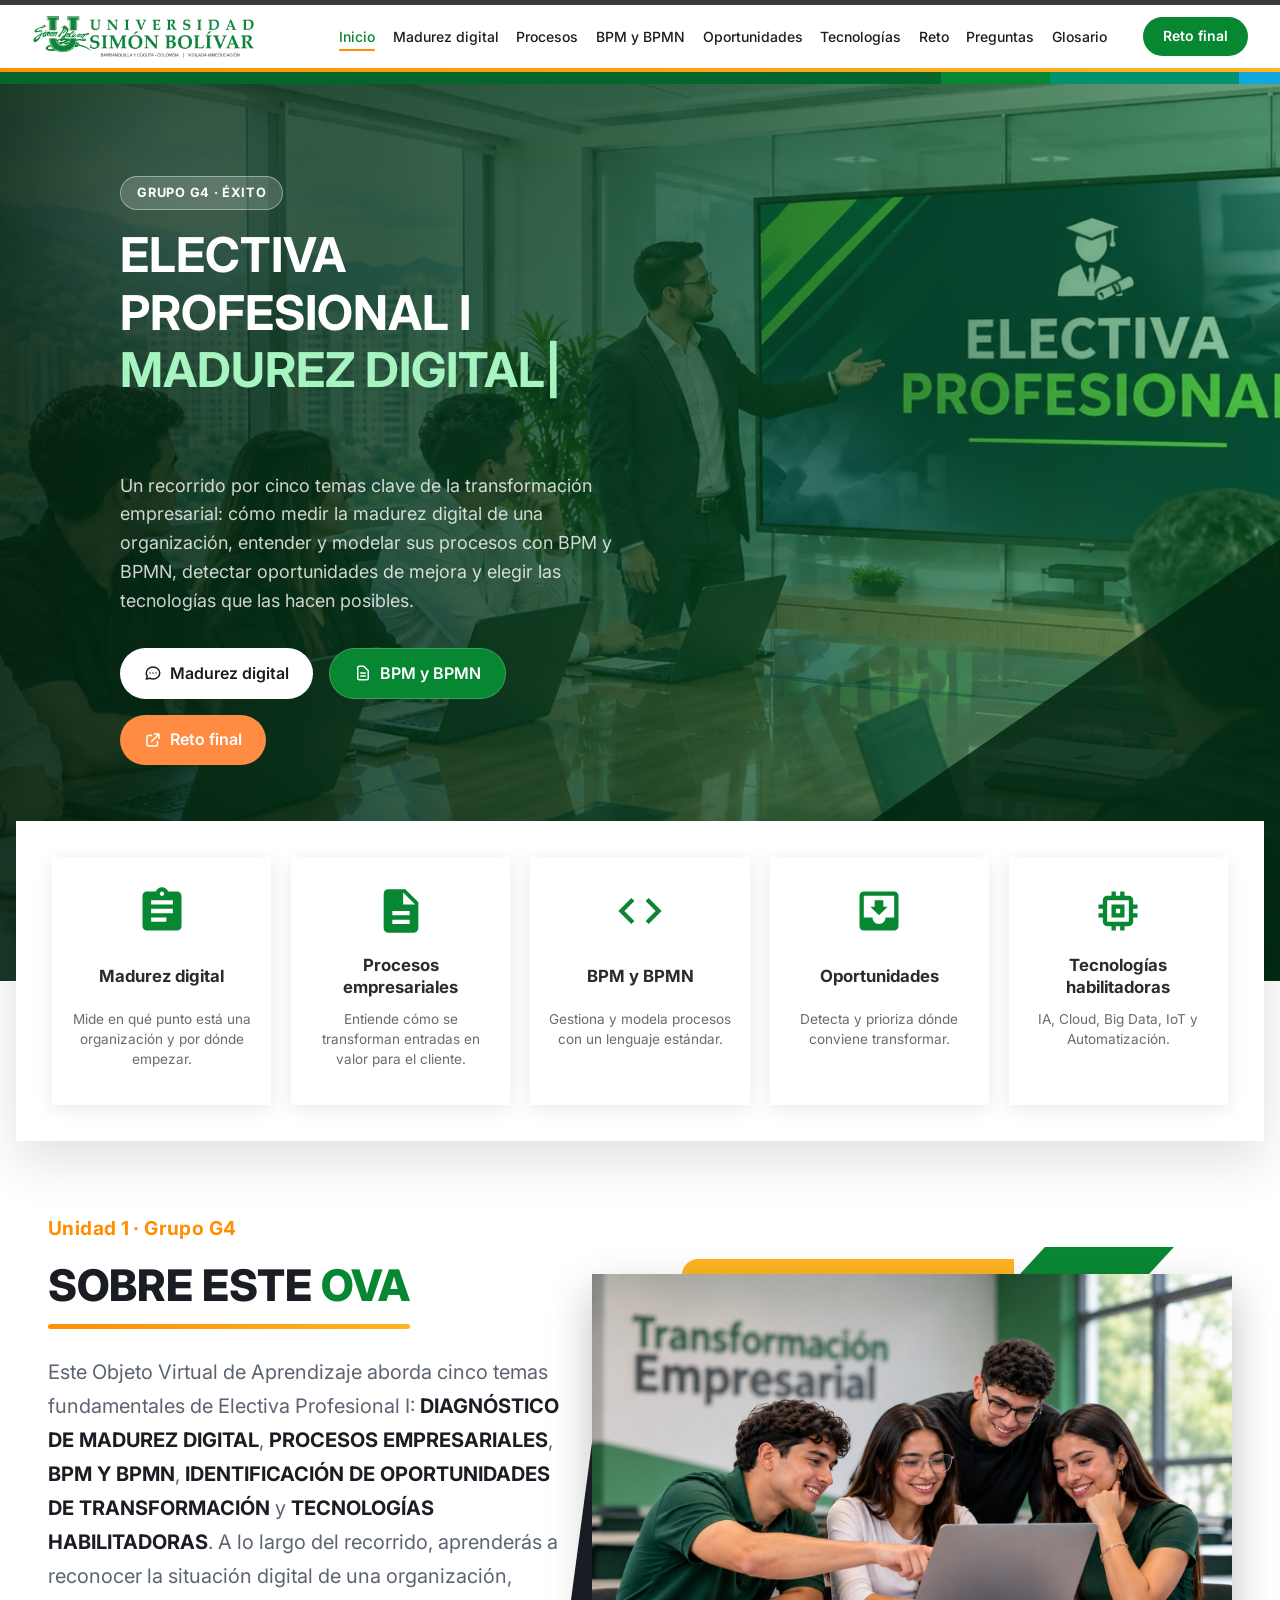
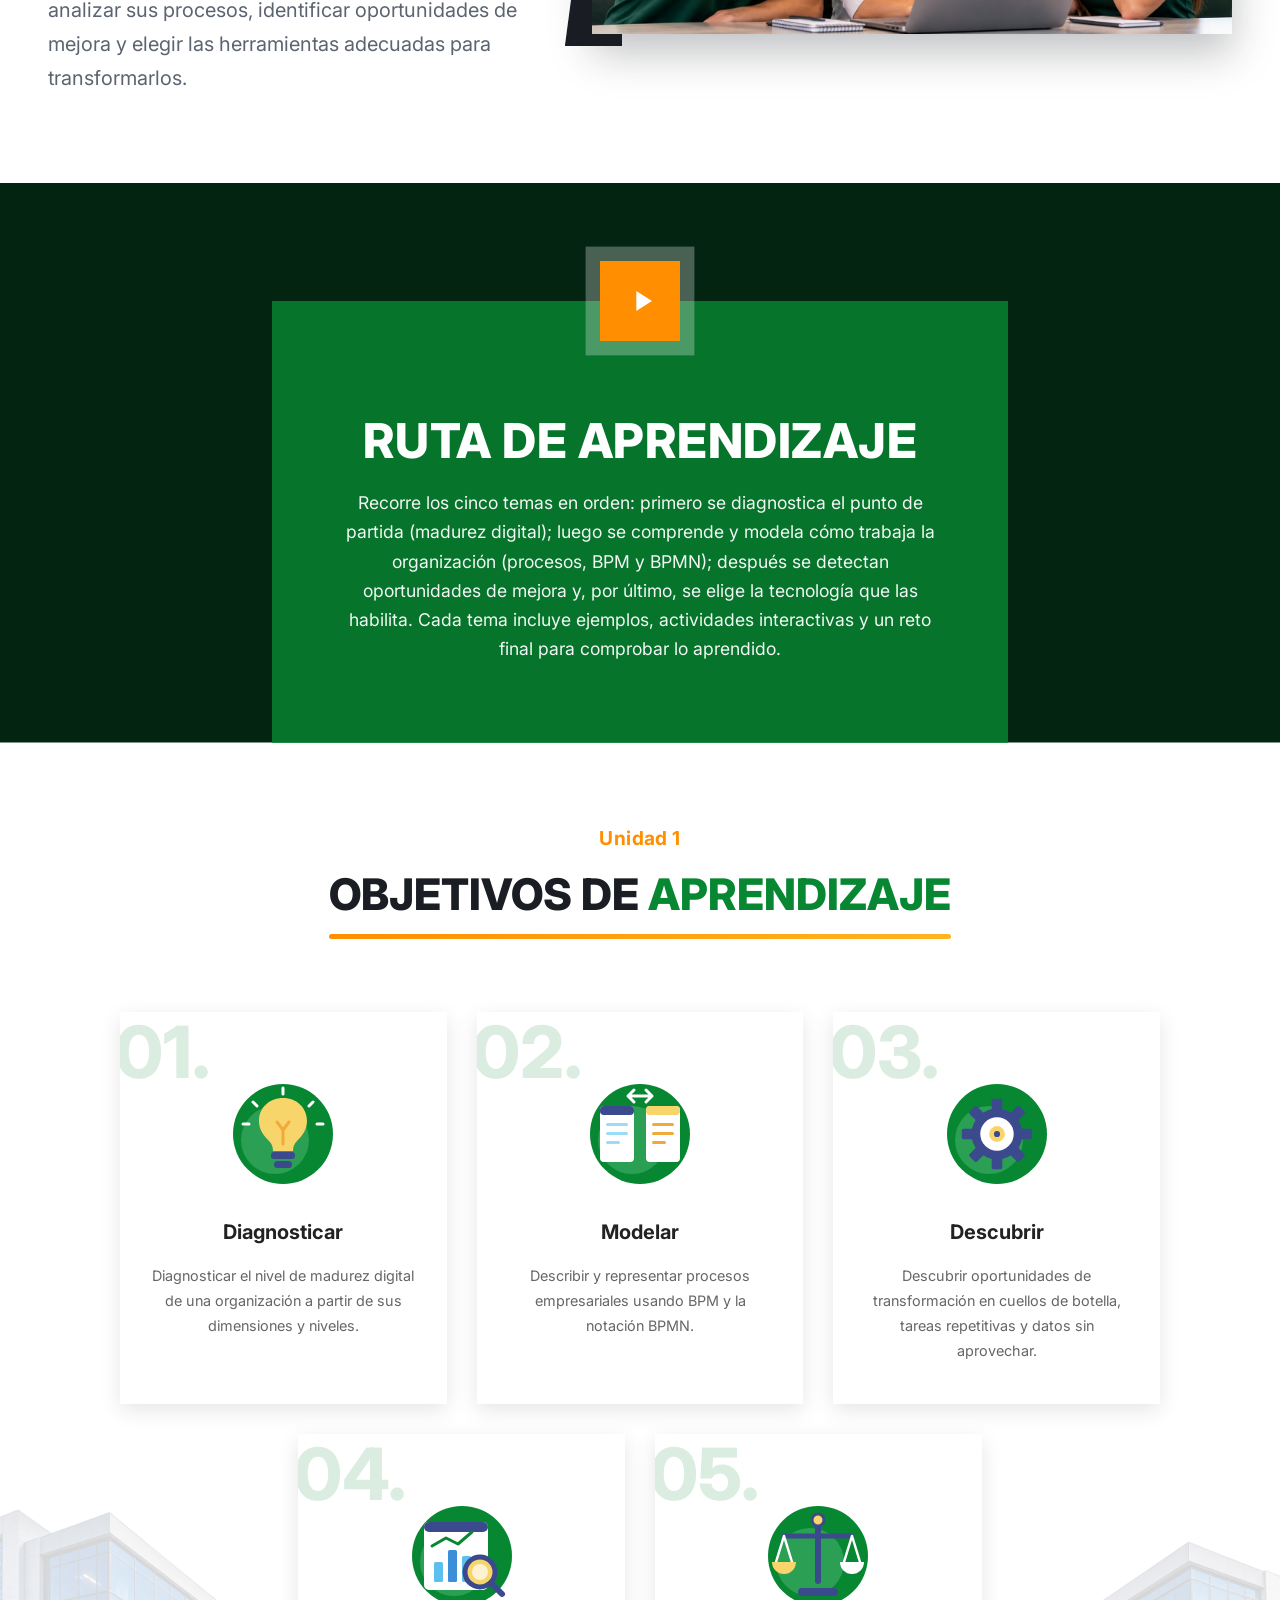
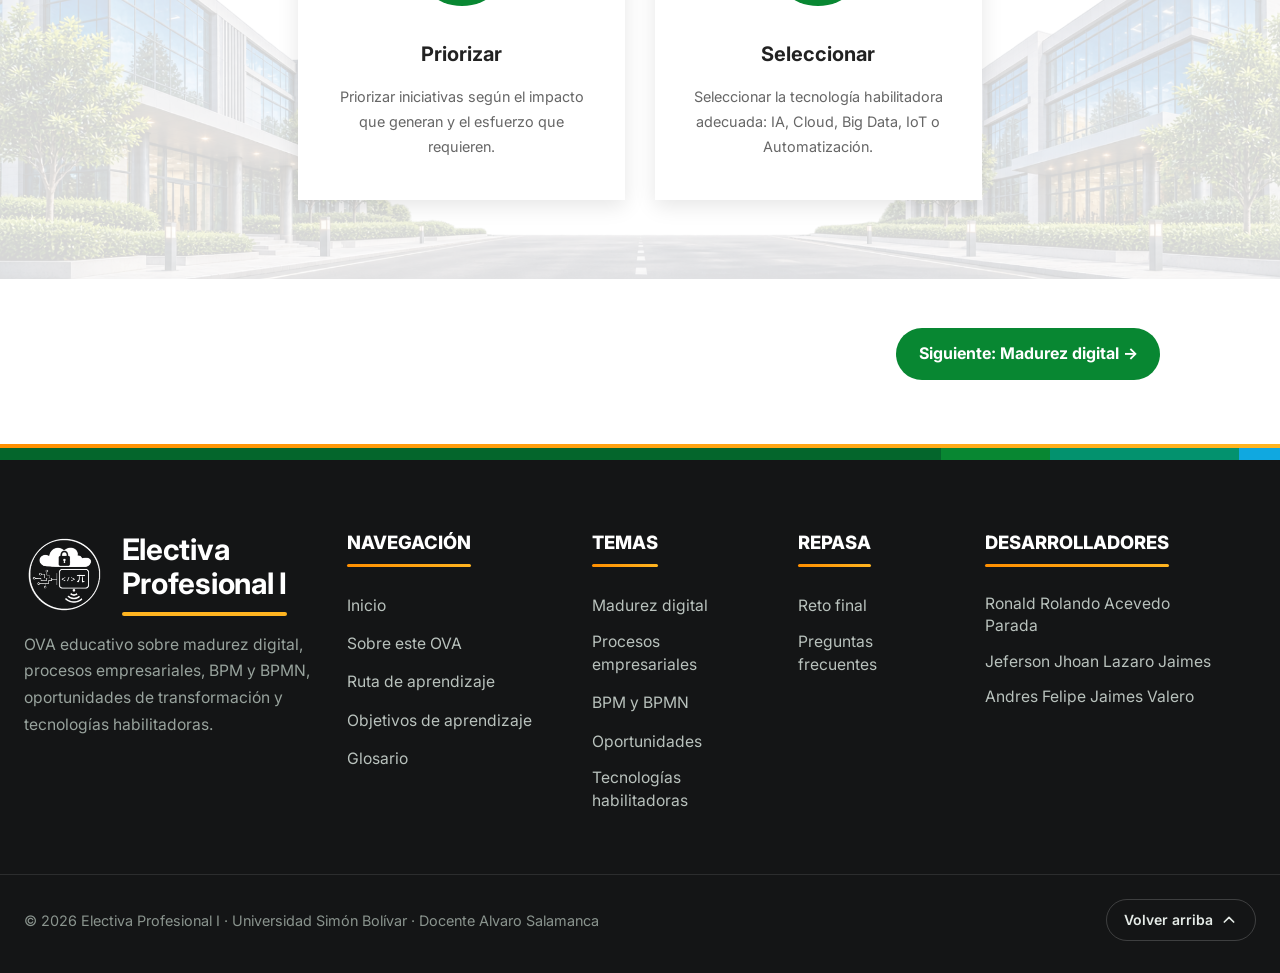
==== commit aa50776e: "Add files via upload" ====
--- a/index.html
+++ b/index.html
@@ -1,13 +1,308 @@
 <!DOCTYPE html>
+
 <html lang="es">
 <head>
-  <meta charset="UTF-8">
-  <meta name="viewport" content="width=device-width, initial-scale=1.0">
-  <meta http-equiv="refresh" content="0; url=./ova_g4_exito/">
-  <title>Electiva Profesional I · Grupo G4</title>
-  <script>window.location.replace('./ova_g4_exito/');</script>
+<meta charset="utf-8"/>
+<meta content="width=device-width, initial-scale=1.0" name="viewport"/>
+<meta content="OVA del grupo G4: diagnóstico de madurez digital, procesos empresariales, BPM y BPMN, oportunidades de transformación y tecnologías habilitadoras." name="description"/>
+<meta content="madurez digital, procesos empresariales, BPM, BPMN, transformación empresarial, tecnologías habilitadoras, IA, cloud, big data, IoT, automatización" name="keywords"/>
+<meta content="Grupo G4 - Electiva Profesional I - Universidad Simón Bolívar" name="author"/>
+<title>Inicio | OVA G4 · Electiva Profesional I</title>
+<link href="images/favicon-unisimon.png" rel="icon" type="image/png"/>
+<link href="css/styles.css" rel="stylesheet"/>
+<link href="https://fonts.googleapis.com/css2?family=Inter:wght@300;400;500;600;700;800;900&amp;display=swap" rel="stylesheet"/>
 </head>
-<body>
-  <p>Abriendo el OVA… Si no se abre automáticamente, <a href="./ova_g4_exito/">entra aquí</a>.</p>
+<body class="ova-multipagina page-index">
+<!-- Main Navigation -->
+<nav class="main-nav" id="mainNav">
+<div class="nav-strip"></div>
+<div class="nav-container">
+<a aria-label="Universidad Simón Bolívar" class="logo" href="https://www.unisimon.edu.co/">
+<img alt="Universidad Simón Bolívar" src="images/logo-usb.png"/>
+</a>
+<ul class="nav-links" id="navLinks">
+<li><a aria-current="page" class="active" href="index.html">Inicio</a></li>
+<li><a class="" href="madurez.html">Madurez digital</a></li>
+<li><a class="" href="procesos.html">Procesos</a></li>
+<li><a class="" href="bpm.html">BPM y BPMN</a></li>
+<li><a class="" href="oportunidades.html">Oportunidades</a></li>
+<li><a class="" href="tecnologias.html">Tecnologías</a></li>
+<li><a class="" href="reto.html">Reto</a></li>
+<li><a class="" href="preguntas.html">Preguntas</a></li>
+<li><a href="glosario.html">Glosario</a></li></ul>
+<div class="nav-right">
+<a class="btn-login" href="reto.html">Reto final</a>
+</div>
+<button aria-label="Menu" class="menu-toggle" id="menuToggle">
+<svg fill="none" height="24" stroke="currentColor" stroke-width="2" viewbox="0 0 24 24" width="24"><path d="M4 6h16M4 12h16M4 18h16" stroke-linecap="round" stroke-linejoin="round"></path></svg>
+</button>
+</div>
+<div aria-hidden="true" class="nav-stripe"></div>
+<!-- Mobile Menu -->
+<div class="mobile-menu" id="mobileMenu">
+<a aria-current="page" class="active" href="index.html">Inicio</a>
+<a class="" href="madurez.html">Madurez digital</a>
+<a class="" href="procesos.html">Procesos</a>
+<a class="" href="bpm.html">BPM y BPMN</a>
+<a class="" href="oportunidades.html">Oportunidades</a>
+<a class="" href="tecnologias.html">Tecnologías</a>
+<a class="" href="reto.html">Reto</a>
+<a class="" href="preguntas.html">Preguntas</a>
+<a href="glosario.html">Glosario</a><a class="btn-login-mobile" href="reto.html">Reto final</a>
+</div>
+</nav>
+<!-- Hero Section -->
+<section class="hero" id="inicio">
+<div class="hero-bg"></div>
+<div class="hero-triangle"></div>
+<div class="hero-container">
+<div class="hero-content">
+<span class="g4-tag">Grupo G4 · Éxito</span>
+<h1>
+                    ELECTIVA PROFESIONAL I
+                    <span class="typing-text" id="typingText"></span>
+</h1>
+<p class="hero-subtitle">Un recorrido por cinco temas clave de la transformación empresarial: cómo medir la madurez digital de una organización, entender y modelar sus procesos con BPM y BPMN, detectar oportunidades de mejora y elegir las tecnologías que las hacen posibles.</p>
+<div class="hero-buttons">
+<a class="btn-white" href="madurez.html">
+<svg fill="none" height="18" stroke="currentColor" stroke-width="2" viewbox="0 0 24 24" width="18"><path d="M8 12h.01M12 12h.01M16 12h.01M21 12c0 4.418-4.03 8-9 8a9.863 9.863 0 01-4.255-.949L3 20l1.395-3.72C3.512 15.042 3 13.574 3 12c0-4.418 4.03-8 9-8s9 3.582 9 8z" stroke-linecap="round" stroke-linejoin="round"></path></svg>
+                        Madurez digital
+                    </a>
+<a class="btn-blue" href="bpm.html">
+<svg fill="none" height="18" stroke="currentColor" stroke-width="2" viewbox="0 0 24 24" width="18"><path d="M9 12h6m-6 4h6m2 5H7a2 2 0 01-2-2V5a2 2 0 012-2h5.586a1 1 0 01.707.293l5.414 5.414a1 1 0 01.293.707V19a2 2 0 01-2 2z" stroke-linecap="round" stroke-linejoin="round"></path></svg>
+                        BPM y BPMN
+                    </a>
+<a class="btn-orange" href="reto.html">
+<svg fill="none" height="18" stroke="currentColor" stroke-width="2" viewbox="0 0 24 24" width="18"><path d="M10 6H6a2 2 0 00-2 2v10a2 2 0 002 2h10a2 2 0 002-2v-4M14 4h6m0 0v6m0-6L10 14" stroke-linecap="round" stroke-linejoin="round"></path></svg>
+                        Reto final
+                    </a>
+</div>
+</div>
+</div>
+</section>
+<!-- Quick Cards -->
+<section aria-label="Accesos rápidos" class="quick-cards">
+<div class="quick-cards-box">
+<div class="quick-cards-grid">
+<a class="quick-card" href="madurez.html">
+<svg aria-hidden="true" class="quick-card-icon" fill="currentColor" viewbox="0 0 24 24"><path d="M19 3h-4.18C14.4 1.84 13.3 1 12 1s-2.4.84-2.82 2H5c-1.1 0-2 .9-2 2v14c0 1.1.9 2 2 2h14c1.1 0 2-.9 2-2V5c0-1.1-.9-2-2-2zm-7 0c.55 0 1 .45 1 1s-.45 1-1 1-1-.45-1-1 .45-1 1-1zm2 14H7v-2h7v2zm3-4H7v-2h10v2zm0-4H7V7h10v2z"></path></svg>
+<h3>Madurez digital</h3>
+<p>Mide en qué punto está una organización y por dónde empezar.</p>
+</a>
+<a class="quick-card" href="procesos.html">
+<svg aria-hidden="true" class="quick-card-icon" fill="currentColor" viewbox="0 0 24 24"><path d="M14 2H6c-1.1 0-1.99.9-1.99 2L4 20c0 1.1.89 2 1.99 2H18c1.1 0 2-.9 2-2V8l-6-6zm2 16H8v-2h8v2zm0-4H8v-2h8v2zm-3-5V3.5L18.5 9H13z"></path></svg>
+<h3>Procesos empresariales</h3>
+<p>Entiende cómo se transforman entradas en valor para el cliente.</p>
+</a>
+<a class="quick-card" href="bpm.html">
+<svg aria-hidden="true" class="quick-card-icon" fill="currentColor" viewbox="0 0 24 24"><path d="M9.4 16.6L4.8 12l4.6-4.6L8 6l-6 6 6 6 1.4-1.4zm5.2 0l4.6-4.6-4.6-4.6L16 6l6 6-6 6-1.4-1.4z"></path></svg>
+<h3>BPM y BPMN</h3>
+<p>Gestiona y modela procesos con un lenguaje estándar.</p>
+</a>
+<a class="quick-card" href="oportunidades.html">
+<svg aria-hidden="true" class="quick-card-icon" fill="currentColor" viewbox="0 0 24 24"><path d="M19 3H4.99c-1.11 0-1.98.9-1.98 2L3 19c0 1.1.88 2 1.99 2H19c1.1 0 2-.9 2-2V5c0-1.1-.9-2-2-2zm0 12h-4c0 1.66-1.35 3-3 3s-3-1.34-3-3H4.99V5H19v10zm-3-5h-2V7h-4v3H8l4 4 4-4z"></path></svg>
+<h3>Oportunidades</h3>
+<p>Detecta y prioriza dónde conviene transformar.</p>
+</a>
+<a class="quick-card" href="tecnologias.html">
+<svg aria-hidden="true" class="quick-card-icon" fill="currentColor" viewbox="0 0 24 24"><path d="M15 9H9v6h6V9zm-2 4h-2v-2h2v2zm8-2V9h-2V7c0-1.1-.9-2-2-2h-2V3h-2v2h-2V3H9v2H7c-1.1 0-2 .9-2 2v2H3v2h2v2H3v2h2v2c0 1.1.9 2 2 2h2v2h2v-2h2v2h2v-2h2c1.1 0 2-.9 2-2v-2h2v-2h-2v-2h2zm-4 6H7V7h10v10z"></path></svg>
+<h3>Tecnologías habilitadoras</h3>
+<p>IA, Cloud, Big Data, IoT y Automatización.</p>
+</a>
+</div>
+</div>
+</section>
+<!-- Services Section -->
+<section class="services" id="caracteristicas">
+<div class="container">
+<div class="svc-showcase">
+<div class="svc-intro reveal reveal-left">
+<span class="svc-eyebrow">Unidad 1 · Grupo G4</span>
+<h2>Sobre este <span class="svc-green">OVA</span></h2>
+<p>Este Objeto Virtual de Aprendizaje aborda cinco temas fundamentales de Electiva Profesional I: <strong>DIAGNÓSTICO DE MADUREZ DIGITAL</strong>, <strong>PROCESOS EMPRESARIALES</strong>, <strong>BPM Y BPMN</strong>, <strong>IDENTIFICACIÓN DE OPORTUNIDADES DE TRANSFORMACIÓN</strong> y <strong>TECNOLOGÍAS HABILITADORAS</strong>. A lo largo del recorrido, aprenderás a reconocer la situación digital de una organización, analizar sus procesos, identificar oportunidades de mejora y elegir las herramientas adecuadas para transformarlos.</p>
+</div>
+<div class="svc-visual reveal reveal-right reveal-delay-2">
+<span aria-hidden="true" class="svc-shape svc-shape-a"></span>
+<span aria-hidden="true" class="svc-shape svc-shape-b"></span>
+<span aria-hidden="true" class="svc-shape svc-shape-c"></span>
+<img alt="Estudiantes de la Universidad Simón Bolívar trabajando juntos en un portátil durante Electiva Profesional I" loading="lazy" src="images/electiva-profesional-nueva.jpg"/>
+</div>
+</div>
+</div>
+</section>
+<!-- Video Banner Section -->
+<section class="video-hero" id="beneficios">
+<div aria-hidden="true" class="video-hero-bg"></div>
+<div class="video-hero-box">
+<span aria-hidden="true" class="video-hero-play">
+<svg fill="currentColor" height="34" viewbox="0 0 24 24" width="34"><path d="M8 5v14l11-7z"></path></svg>
+</span>
+<h2>Ruta de aprendizaje</h2>
+<p>Recorre los cinco temas en orden: primero se diagnostica el punto de partida (madurez digital); luego se comprende y modela cómo trabaja la organización (procesos, BPM y BPMN); después se detectan oportunidades de mejora y, por último, se elige la tecnología que las habilita. Cada tema incluye ejemplos, actividades interactivas y un reto final para comprobar lo aprendido.</p>
+</div>
+</section>
+<!-- Objetivos de aprendizaje -->
+<section class="how-it-works" id="como-funciona">
+<div class="container">
+<div class="section-header hiw-header">
+<span class="svc-eyebrow">Unidad 1</span>
+<h2>Objetivos de <span class="svc-green">aprendizaje</span></h2>
+</div>
+<div class="hiw-grid">
+<div class="hiw-card">
+<span aria-hidden="true" class="hiw-num">01.</span>
+<div class="hiw-icon">
+<svg aria-label="Diagnosticar" role="img" viewbox="0 0 100 100">
+<circle cx="50" cy="50" fill="#088732" r="50"></circle>
+<circle cx="42" cy="56" fill="#4fb877" opacity=".5" r="34"></circle>
+<path d="M50 14c-14 0-24 10-24 23 0 9 5 15 10 20 3 3 4 6 4 10h20c0-4 1-7 4-10 5-5 10-11 10-20 0-13-10-23-24-23z" fill="#f8d56b"></path>
+<path d="M44 38l6 8 6-8" fill="none" stroke="#f2a93b" stroke-linecap="round" stroke-linejoin="round" stroke-width="3"></path>
+<path d="M50 46v14" stroke="#f2a93b" stroke-linecap="round" stroke-width="3"></path>
+<rect fill="#3b4a8c" height="7" rx="3" width="24" x="38" y="68"></rect>
+<rect fill="#3b4a8c" height="7" rx="3.5" width="18" x="41" y="77"></rect>
+<path d="M50 4v6M20 18l4 4M80 18l-4 4M10 40h6M84 40h6" stroke="#fff" stroke-linecap="round" stroke-width="3"></path>
+</svg>
+</div>
+<h3>Diagnosticar</h3>
+<p>Diagnosticar el nivel de madurez digital de una organización a partir de sus dimensiones y niveles.</p>
+</div>
+<div class="hiw-card">
+<span aria-hidden="true" class="hiw-num">02.</span>
+<div class="hiw-icon">
+<svg aria-label="Modelar" role="img" viewbox="0 0 100 100">
+<circle cx="50" cy="50" fill="#088732" r="50"></circle>
+<circle cx="42" cy="56" fill="#4fb877" opacity=".5" r="34"></circle>
+<rect fill="#fff" height="56" rx="4" width="34" x="10" y="22"></rect>
+<rect fill="#fff" height="56" rx="4" width="34" x="56" y="22"></rect>
+<rect fill="#3b4a8c" height="9" rx="4" width="34" x="10" y="22"></rect>
+<rect fill="#f8d56b" height="9" rx="4" width="34" x="56" y="22"></rect>
+<rect fill="#9adbf5" height="3" rx="1.5" width="22" x="16" y="39"></rect>
+<rect fill="#9adbf5" height="3" rx="1.5" width="22" x="16" y="48"></rect>
+<rect fill="#9adbf5" height="3" rx="1.5" width="14" x="16" y="57"></rect>
+<rect fill="#f2a93b" height="3" rx="1.5" width="22" x="62" y="39"></rect>
+<rect fill="#f2a93b" height="3" rx="1.5" width="22" x="62" y="48"></rect>
+<rect fill="#f2a93b" height="3" rx="1.5" width="14" x="62" y="57"></rect>
+<path d="M38 12h24M56 6l6 6-6 6M44 6l-6 6 6 6" fill="none" stroke="#fff" stroke-linecap="round" stroke-linejoin="round" stroke-width="3"></path>
+</svg>
+</div>
+<h3>Modelar</h3>
+<p>Describir y representar procesos empresariales usando BPM y la notación BPMN.</p>
+</div>
+<div class="hiw-card">
+<span aria-hidden="true" class="hiw-num">03.</span>
+<div class="hiw-icon">
+<svg aria-label="Descubrir" role="img" viewbox="0 0 100 100">
+<circle cx="50" cy="50" fill="#088732" r="50"></circle>
+<circle cx="42" cy="56" fill="#4fb877" opacity=".5" r="34"></circle>
+<g transform="translate(50 50) scale(.88)">
+<g fill="#3b4a8c">
+<rect height="16" rx="2" width="12" x="-6" y="-40"></rect>
+<rect height="16" rx="2" width="12" x="-6" y="24"></rect>
+<rect height="12" rx="2" width="16" x="-40" y="-6"></rect>
+<rect height="12" rx="2" width="16" x="24" y="-6"></rect>
+<rect height="16" rx="2" transform="rotate(45)" width="12" x="-6" y="-40"></rect>
+<rect height="16" rx="2" transform="rotate(45)" width="12" x="-6" y="24"></rect>
+<rect height="12" rx="2" transform="rotate(45)" width="16" x="-40" y="-6"></rect>
+<rect height="12" rx="2" transform="rotate(45)" width="16" x="24" y="-6"></rect>
+</g>
+<circle fill="#3b4a8c" r="29"></circle>
+<circle fill="#fff" r="19"></circle>
+<circle fill="#f8d56b" r="9"></circle>
+<circle fill="#3b4a8c" r="3.5"></circle>
+</g>
+</svg>
+</div>
+<h3>Descubrir</h3>
+<p>Descubrir oportunidades de transformación en cuellos de botella, tareas repetitivas y datos sin aprovechar.</p>
+</div>
+<div class="hiw-card">
+<span aria-hidden="true" class="hiw-num">04.</span>
+<div class="hiw-icon">
+<svg aria-label="Priorizar" role="img" viewbox="0 0 100 100">
+<circle cx="50" cy="50" fill="#088732" r="50"></circle>
+<circle cx="42" cy="56" fill="#4fb877" opacity=".5" r="34"></circle>
+<rect fill="#fff" height="68" rx="5" width="64" x="12" y="16"></rect>
+<rect fill="#3b4a8c" height="10" rx="5" width="64" x="12" y="16"></rect>
+<rect fill="#5bc0f0" height="20" rx="1.5" width="9" x="22" y="56"></rect>
+<rect fill="#3b8fd9" height="32" rx="1.5" width="9" x="36" y="44"></rect>
+<rect fill="#5bc0f0" height="26" rx="1.5" width="9" x="50" y="50"></rect>
+<path d="M20 40l14-8 12 6 14-12" fill="none" stroke="#088732" stroke-linecap="round" stroke-linejoin="round" stroke-width="3"></path>
+<circle cx="68" cy="66" fill="#f8d56b" r="15" stroke="#3b4a8c" stroke-width="5"></circle>
+<circle cx="68" cy="66" fill="#fff" opacity=".7" r="8"></circle>
+<path d="M79 77l11 11" stroke="#3b4a8c" stroke-linecap="round" stroke-width="6"></path>
+</svg>
+</div>
+<h3>Priorizar</h3>
+<p>Priorizar iniciativas según el impacto que generan y el esfuerzo que requieren.</p>
+</div>
+<div class="hiw-card">
+<span aria-hidden="true" class="hiw-num">05.</span>
+<div class="hiw-icon">
+<svg aria-label="Seleccionar" role="img" viewbox="0 0 100 100">
+<circle cx="50" cy="50" fill="#088732" r="50"></circle>
+<circle cx="42" cy="56" fill="#4fb877" opacity=".5" r="34"></circle>
+<rect fill="#3b4a8c" height="64" rx="3" width="6" x="47" y="14"></rect>
+<rect fill="#3b4a8c" height="8" rx="4" width="40" x="30" y="82"></rect>
+<circle cx="50" cy="14" fill="#f8d56b" r="6" stroke="#3b4a8c" stroke-width="3"></circle>
+<path d="M16 30h68" stroke="#3b4a8c" stroke-linecap="round" stroke-width="5"></path>
+<path d="M16 30L8 56M16 30l8 26M84 30l-8 26M84 30l8 26" stroke="#fff" stroke-linecap="round" stroke-width="2.5"></path>
+<path d="M4 56h24a12 12 0 0 1-24 0z" fill="#f8d56b"></path>
+<path d="M72 56h24a12 12 0 0 1-24 0z" fill="#fff"></path>
+</svg>
+</div>
+<h3>Seleccionar</h3>
+<p>Seleccionar la tecnología habilitadora adecuada: IA, Cloud, Big Data, IoT o Automatización.</p>
+</div>
+</div>
+</div>
+</section>
+<!-- Qué es la transformación empresarial: fondo de video + 6 dimensiones -->
+
+
+<!-- Para las Empresas: pasos + mosaico -->
+
+
+
+
+
+
+<!-- FAQ Section -->
+
+<!-- Footer -->
+<div class="container lesson-actions"><a class="lesson-btn lesson-next" href="madurez.html">Siguiente: Madurez digital →</a></div><footer class="site-footer" id="contacto">
+<div aria-hidden="true" class="site-footer-stripe"></div>
+<div class="site-footer-inner">
+<div class="site-footer-brand">
+<div class="site-footer-brand-head">
+<a aria-label="Ir al inicio" class="site-footer-logo" href="index.html"><img alt="Logo de Sistemas de la Universidad Simón Bolívar" src="images/logo-sistemas-unisimon.png"/></a>
+<h4 class="site-footer-title">Electiva<br/>Profesional I</h4>
+</div>
+<p class="site-footer-desc">OVA educativo sobre madurez digital, procesos empresariales, BPM y BPMN, oportunidades de transformación y tecnologías habilitadoras.</p>
+</div>
+<nav aria-label="Navegación" class="site-footer-col">
+<h5>Navegación</h5><ul>
+<li><a href="index.html">Inicio</a></li><li><a href="index.html#caracteristicas">Sobre este OVA</a></li><li><a href="index.html#beneficios">Ruta de aprendizaje</a></li><li><a href="index.html#como-funciona">Objetivos de aprendizaje</a></li><li><a href="glosario.html">Glosario</a></li>
+</ul></nav>
+<nav aria-label="Temas" class="site-footer-col">
+<h5>Temas</h5><ul>
+<li><a href="madurez.html">Madurez digital</a></li><li><a href="procesos.html">Procesos empresariales</a></li><li><a href="bpm.html">BPM y BPMN</a></li><li><a href="oportunidades.html">Oportunidades</a></li><li><a href="tecnologias.html">Tecnologías habilitadoras</a></li>
+</ul></nav>
+<nav aria-label="Repasa" class="site-footer-col">
+<h5>Repasa</h5><ul><li><a href="reto.html">Reto final</a></li><li><a href="preguntas.html">Preguntas frecuentes</a></li></ul>
+</nav>
+<div class="site-footer-col site-footer-developers"><h5>Desarrolladores</h5><ul><li>Ronald Rolando Acevedo Parada</li><li>Jeferson Jhoan Lazaro Jaimes</li><li>Andres Felipe Jaimes Valero</li></ul></div>
+</div><div class="site-footer-bottom">
+<p class="site-footer-copy">© 2026 Electiva Profesional I · Universidad Simón Bolívar · Docente Alvaro Salamanca</p>
+<a aria-label="Volver al inicio de la página" class="site-footer-top" href="index.html">
+                Volver arriba
+                <svg aria-hidden="true" fill="none" height="16" stroke="currentColor" stroke-width="2.5" viewbox="0 0 24 24" width="16"><path d="M5 15l7-7 7 7" stroke-linecap="round" stroke-linejoin="round"></path></svg>
+</a>
+</div>
+</footer>
+<!-- Documentación Float Button (aparece al hacer scroll) -->
+<a aria-hidden="true" aria-label="Ir al reto final" class="doc-float" href="reto.html" id="docFloat" tabindex="-1" title="Ir al reto final">
+<svg aria-hidden="true" fill="none" height="26" stroke="currentColor" stroke-width="2" viewbox="0 0 24 24" width="26"><path d="M9 12h6m-6 4h6m2 5H7a2 2 0 01-2-2V5a2 2 0 012-2h5.586a1 1 0 01.707.293l5.414 5.414a1 1 0 01.293.707V19a2 2 0 01-2 2z" stroke-linecap="round" stroke-linejoin="round"></path></svg>
+</a>
+<script src="js/script.js"></script>
 </body>
 </html>
--- a/css/styles.css
+++ b/css/styles.css
@@ -0,0 +1,3192 @@
+/* ========================================
+   OVA Grupo G4 - Electiva Profesional I
+   HTML / CSS / JavaScript
+   ======================================== */
+
+/* Reset & Base */
+*, *::before, *::after {
+    margin: 0;
+    padding: 0;
+    box-sizing: border-box;
+}
+
+html {
+    scroll-behavior: smooth;
+    overflow-x: hidden;
+    max-width: 100%;
+}
+
+body {
+    font-family: 'Inter', -apple-system, BlinkMacSystemFont, sans-serif;
+    color: #1A1D24;
+    background: #fff;
+    line-height: 1.6;
+    overflow-x: hidden;
+    max-width: 100%;
+    position: relative;
+}
+
+a {
+    text-decoration: none;
+    color: inherit;
+}
+
+button {
+    cursor: pointer;
+    border: none;
+    background: none;
+    font-family: inherit;
+}
+
+img {
+    max-width: 100%;
+    height: auto;
+}
+
+.container {
+    max-width: 1200px;
+    margin: 0 auto;
+    padding: 0 1rem;
+}
+
+@media (min-width: 640px) {
+    .container {
+        padding: 0 2rem;
+    }
+}
+
+@media (min-width: 1024px) {
+    .container {
+        padding: 0 80px;
+    }
+}
+
+/* Section Headers */
+.section-header {
+    text-align: center;
+    margin-bottom: 3rem;
+}
+
+.section-header h2 {
+    font-size: 1.5rem;
+    font-weight: 800;
+    margin-bottom: 0.75rem;
+}
+
+@media (min-width: 640px) {
+    .section-header h2 {
+        font-size: 2rem;
+    }
+}
+
+@media (min-width: 1024px) {
+    .section-header h2 {
+        font-size: 2.25rem;
+    }
+}
+
+.section-header p {
+    color: #6b7280;
+}
+
+.section-header strong {
+    color: #088732;
+}
+
+/* ========================================
+   NAVIGATION (estilo Universidad Simón Bolívar)
+   ======================================== */
+:root {
+    --verde: #088732;
+    --verde-oscuro: #04662C;
+    --acento: #FF8F00;
+}
+
+html {
+    scroll-padding-top: 96px;
+}
+
+.main-nav {
+    position: fixed;
+    top: 0;
+    left: 0;
+    right: 0;
+    z-index: 50;
+    background: #fff;
+    transition: box-shadow 0.3s;
+}
+
+.main-nav.scrolled {
+    box-shadow: 0 6px 20px rgba(0, 0, 0, 0.14);
+}
+
+.nav-strip {
+    height: 5px;
+    background: #39393B;
+}
+
+.nav-container {
+    max-width: 1400px;
+    margin: 0 auto;
+    padding: 0.5rem 1rem;
+    display: flex;
+    align-items: center;
+    justify-content: space-between;
+    gap: 1rem;
+}
+
+@media (min-width: 640px) {
+    .nav-container {
+        padding: 0.6rem 2rem;
+    }
+}
+
+.logo {
+    display: flex;
+    align-items: center;
+    gap: 1rem;
+    flex-shrink: 0;
+}
+
+.logo img {
+    height: 2.25rem;
+    width: auto;
+    display: block;
+}
+
+@media (min-width: 768px) {
+    .logo img {
+        height: 2.75rem;
+    }
+}
+
+.nav-links {
+    display: none;
+    list-style: none;
+    align-items: center;
+    gap: 1.25rem;
+    margin-left: auto;
+}
+
+@media (min-width: 1024px) {
+    .nav-links {
+        display: flex;
+    }
+}
+
+.nav-links a {
+    color: #1A1D24;
+    font-size: 0.875rem;
+    font-weight: 500;
+    position: relative;
+    padding-bottom: 0.25rem;
+    white-space: nowrap;
+    transition: color 0.2s;
+}
+
+.nav-links a:hover,
+.nav-links a.active {
+    color: var(--verde);
+}
+
+.nav-links a::after {
+    content: '';
+    position: absolute;
+    left: 0;
+    bottom: -2px;
+    height: 2px;
+    width: 0;
+    background: var(--acento);
+    border-radius: 9999px;
+    transition: width 0.3s;
+}
+
+.nav-links a.active::after,
+.nav-links a:hover::after {
+    width: 100%;
+}
+
+.nav-right {
+    display: none;
+    align-items: center;
+    gap: 1rem;
+    margin-left: 1.25rem;
+}
+
+@media (min-width: 1024px) {
+    .nav-right {
+        display: flex;
+    }
+}
+
+.social-icons {
+    display: none;
+    gap: 0.75rem;
+}
+
+@media (min-width: 1180px) {
+    .social-icons {
+        display: flex;
+    }
+}
+
+.social-icons a {
+    color: #6B7280;
+    transition: color 0.2s;
+}
+
+.social-icons a:hover {
+    color: var(--verde);
+}
+
+.btn-login {
+    padding: 0.5rem 1.25rem;
+    background: var(--verde);
+    color: #fff;
+    font-weight: 600;
+    font-size: 0.875rem;
+    border-radius: 9999px;
+    transition: background 0.3s;
+}
+
+.btn-login:hover {
+    background: var(--verde-oscuro);
+}
+
+
+/* Menú con 8 secciones: compacto en pantallas medianas */
+@media (min-width: 1024px) and (max-width: 1279px) {
+    .nav-links { gap: 0.85rem; }
+    .nav-links a { font-size: 0.8rem; }
+    .logo img { height: 2.4rem; }
+    .nav-right { margin-left: 0.9rem; }
+}
+
+@media (min-width: 1280px) {
+    .nav-links { gap: 1.1rem; }
+}
+
+@media (min-width: 1024px) and (max-width: 1439px) {
+    .social-icons { display: none; }
+}
+
+/* Franja inferior: línea naranja + barra verde segmentada */
+.nav-stripe {
+    height: 16px;
+    background:
+        linear-gradient(90deg, #FF8F00, #FFB420) top / 100% 4px no-repeat,
+        linear-gradient(90deg, #04662C 0 73.5%, #088732 73.5% 82%, #03926E 82% 96.8%, #10A8E0 96.8% 100%) bottom / 100% 12px no-repeat;
+}
+
+/* Mobile Menu Toggle */
+.menu-toggle {
+    width: 2.5rem;
+    height: 2.5rem;
+    background: transparent;
+    border-radius: 0.5rem;
+    color: #6B7280;
+    display: flex;
+    align-items: center;
+    justify-content: center;
+    transition: color 0.2s;
+    -webkit-tap-highlight-color: transparent;
+}
+
+.menu-toggle:hover {
+    background: transparent;
+    color: #4B5563;
+}
+
+@media (min-width: 1024px) {
+    .menu-toggle {
+        display: none;
+    }
+}
+
+/* Mobile Menu (con animación de abrir y cerrar) */
+.mobile-menu {
+    background: #fff;
+    border-top: 1px solid #E5E7EB;
+    box-shadow: 0 12px 24px rgba(0, 0, 0, 0.12);
+    padding: 0 1rem;
+    position: absolute;
+    top: 100%;
+    left: 0;
+    right: 0;
+    overflow: hidden;
+    max-height: 0;
+    opacity: 0;
+    visibility: hidden;
+    transform: translateY(-8px);
+    transition:
+        max-height 0.4s cubic-bezier(0.4, 0, 0.2, 1),
+        padding 0.4s cubic-bezier(0.4, 0, 0.2, 1),
+        opacity 0.3s ease,
+        transform 0.4s cubic-bezier(0.4, 0, 0.2, 1),
+        visibility 0s linear 0.4s;
+}
+
+.mobile-menu.active {
+    max-height: 360px;
+    padding: 1rem;
+    opacity: 1;
+    visibility: visible;
+    transform: translateY(0);
+    transition:
+        max-height 0.4s cubic-bezier(0.4, 0, 0.2, 1),
+        padding 0.4s cubic-bezier(0.4, 0, 0.2, 1),
+        opacity 0.3s ease,
+        transform 0.4s cubic-bezier(0.4, 0, 0.2, 1),
+        visibility 0s;
+}
+
+/* Las opciones aparecen una tras otra */
+.mobile-menu > a {
+    opacity: 0;
+    transform: translateY(-8px);
+    transition: opacity 0.25s ease, transform 0.25s ease;
+}
+
+.mobile-menu.active > a {
+    opacity: 1;
+    transform: translateY(0);
+}
+
+.mobile-menu.active > a:nth-child(1) { transition-delay: 0.08s; }
+.mobile-menu.active > a:nth-child(2) { transition-delay: 0.13s; }
+.mobile-menu.active > a:nth-child(3) { transition-delay: 0.18s; }
+.mobile-menu.active > a:nth-child(4) { transition-delay: 0.23s; }
+.mobile-menu.active > a:nth-child(5) { transition-delay: 0.28s; }
+.mobile-menu.active > a:nth-child(6) { transition-delay: 0.33s; }
+.mobile-menu.active > a:nth-child(7) { transition-delay: 0.38s; }
+
+/* Animación del icono (hamburguesa ↔ X) */
+.menu-toggle svg {
+    animation: iconSwap 0.3s ease;
+}
+
+@keyframes iconSwap {
+    from { transform: rotate(-90deg) scale(0.6); opacity: 0; }
+    to   { transform: rotate(0) scale(1); opacity: 1; }
+}
+
+.mobile-menu a {
+    display: block;
+    color: #1A1D24;
+    font-weight: 500;
+    padding: 0.5rem 0;
+}
+
+.mobile-menu a.active {
+    color: var(--verde);
+}
+
+.btn-login-mobile {
+    display: block;
+    width: 100%;
+    text-align: center;
+    padding: 0.5rem;
+    background: var(--verde);
+    color: #fff !important;
+    font-weight: 600;
+    border-radius: 9999px;
+    margin-top: 0.75rem;
+}
+
+/* ========================================
+   HERO SECTION
+   ======================================== */
+.hero {
+    position: relative;
+    min-height: 100vh;
+    background:
+        linear-gradient(90deg, rgba(2, 36, 16, 0.90) 0%, rgba(4, 67, 31, 0.75) 50%, rgba(8, 135, 50, 0.45) 100%),
+        url('../images/hero-bg.jpg') center / cover no-repeat;
+    overflow: hidden;
+    padding-top: 7rem;
+    padding-bottom: 0;
+}
+
+.hero-bg {
+    position: absolute;
+    inset: 0;
+    opacity: 0.1;
+    pointer-events: none;
+}
+
+.hero-bg::before {
+    content: '';
+    position: absolute;
+    top: 5rem;
+    left: 2.5rem;
+    width: 16rem;
+    height: 16rem;
+    background: #fff;
+    border-radius: 50%;
+    filter: blur(60px);
+}
+
+.hero-bg::after {
+    content: '';
+    position: absolute;
+    bottom: 5rem;
+    right: 2.5rem;
+    width: 24rem;
+    height: 24rem;
+    background: #A6F4C0;
+    border-radius: 50%;
+    filter: blur(60px);
+}
+
+/* Dark Triangle - bottom right */
+.hero-triangle {
+    position: absolute;
+    bottom: 0;
+    right: 0;
+    width: 50%;
+    height: 45%;
+    background: rgba(2, 36, 16, 0.80);
+    clip-path: polygon(100% 0, 100% 100%, 0 100%);
+    z-index: 1;
+}
+
+.hero-container {
+    position: relative;
+    z-index: 10;
+    max-width: 1200px;
+    margin: 0 auto;
+    padding: 0 1rem;
+    display: grid;
+    grid-template-columns: 1fr;
+    gap: 2rem;
+    align-items: start;
+    min-height: calc(100vh - 200px);
+}
+
+@media (min-width: 640px) {
+    .hero-container {
+        padding: 0 2rem;
+    }
+}
+
+@media (min-width: 1024px) {
+    .hero-container {
+        grid-template-columns: 1fr 1fr;
+        padding: 0 80px;
+    }
+}
+
+.hero-content {
+    color: #fff;
+    padding-top: 2rem;
+    padding-bottom: 4rem;
+}
+
+@media (min-width: 1024px) {
+    .hero-content {
+        padding-top: 4rem;
+        padding-bottom: 6rem;
+    }
+}
+
+.hero-content h1 {
+    font-size: 1.875rem;
+    font-weight: 700;
+    line-height: 1.2;
+    margin-bottom: 1rem;
+}
+
+@media (min-width: 640px) {
+    .hero-content h1 {
+        font-size: 2.25rem;
+    }
+}
+
+@media (min-width: 1024px) {
+    .hero-content h1 {
+        font-size: 3rem;
+    }
+}
+
+.typing-text {
+    color: #A6F4C0;
+    display: block;
+}
+
+.typing-text .tt-rest {
+    visibility: hidden;
+}
+
+/* Cursor sin ancho para que no empuje las letras */
+.typing-text .tt-typed::after {
+    content: '|';
+    display: inline-block;
+    width: 0;
+    overflow: visible;
+    animation: blink 1s infinite;
+    color: #A6F4C0;
+}
+
+@keyframes blink {
+    0%, 100% { opacity: 0; }
+    50% { opacity: 1; }
+}
+
+.hero-subtitle {
+    font-size: 1.125rem;
+    color: rgba(255,255,255,0.8);
+    margin-bottom: 2rem;
+    max-width: 32rem;
+}
+
+.hero-buttons {
+    display: flex;
+    flex-wrap: wrap;
+    gap: 1rem;
+    margin-bottom: 2rem;
+}
+
+.hero-buttons .btn-white,
+.hero-buttons .btn-blue,
+.hero-buttons .btn-orange {
+    display: inline-flex;
+    align-items: center;
+    gap: 0.5rem;
+    padding: 0.75rem 1.5rem;
+    font-weight: 600;
+    border-radius: 9999px;
+    transition: all 0.3s;
+}
+
+.btn-white {
+    background: #fff;
+    color: #1A1D24;
+}
+
+.btn-white:hover {
+    background: #FF8C42;
+    color: #fff;
+}
+
+.btn-blue {
+    background: #088732;
+    color: #fff;
+    border: 1px solid rgba(255,255,255,0.2);
+}
+
+.btn-blue:hover {
+    background: #04662C;
+}
+
+.btn-orange {
+    background: #FF8C42;
+    color: #fff;
+}
+
+.btn-orange:hover {
+    background: #e67d3a;
+}
+
+/* Hero Mascot */
+.hero-mascot {
+    display: flex;
+    flex-direction: column;
+    align-items: center;
+    padding-top: 1rem;
+    position: relative;
+    z-index: 10;
+}
+
+.hero-mascot img {
+    width: 100%;
+    max-width: 28rem;
+    object-fit: contain;
+    filter: drop-shadow(0 20px 40px rgba(0,0,0,0.3));
+    margin-bottom: 1.5rem;
+}
+
+@media (min-width: 1024px) {
+    .hero-mascot img {
+        max-width: 32rem;
+    }
+}
+
+.trustpilot-btn {
+    display: inline-flex;
+    align-items: center;
+    gap: 0.5rem;
+    padding: 0.75rem 1.5rem;
+    background: #fff;
+    color: #1A1D24;
+    font-size: 0.875rem;
+    font-weight: 500;
+    border-radius: 9999px;
+    margin-bottom: 1rem;
+    transition: background 0.2s;
+}
+
+.trustpilot-btn:hover {
+    background: #f3f4f6;
+}
+
+.trustpilot-btn .font-semibold {
+    font-weight: 600;
+}
+
+.decorative-line {
+    width: 100%;
+    max-width: 28rem;
+    height: 2px;
+    background: rgba(59, 130, 246, 0.3);
+    border-radius: 9999px;
+    margin-bottom: 1rem;
+}
+
+.languages-text {
+    color: rgba(255,255,255,0.8);
+    text-align: center;
+    font-size: 0.875rem;
+    max-width: 28rem;
+}
+
+.languages-text strong {
+    color: #fff;
+    font-weight: 600;
+}
+
+.languages-text em {
+    font-style: italic;
+}
+
+/* Hero Wave */
+.hero-wave {
+    position: relative;
+    z-index: 20;
+    margin-top: -2px;
+}
+
+.hero-wave svg {
+    width: 100%;
+    display: block;
+}
+
+/* ========================================
+   SERVICES SECTION
+   ======================================== */
+.services {
+    padding: 4rem 0;
+    background: #fff;
+}
+
+.services-grid {
+    display: grid;
+    grid-template-columns: 1fr;
+    gap: 1.5rem;
+}
+
+@media (min-width: 768px) {
+    .services-grid {
+        grid-template-columns: 1fr 1fr;
+    }
+}
+
+.service-card {
+    display: flex;
+    flex-direction: column;
+    align-items: center;
+    gap: 1.5rem;
+    background: #fff;
+    border: 1px solid #f3f4f6;
+    border-radius: 1rem;
+    padding: 1.5rem;
+    transition: box-shadow 0.3s;
+}
+
+@media (min-width: 640px) {
+    .service-card {
+        flex-direction: row;
+    }
+}
+
+.service-card:hover {
+    box-shadow: 0 20px 25px -5px rgba(0,0,0,0.1);
+}
+
+.service-image {
+    width: 8rem;
+    height: 8rem;
+    flex-shrink: 0;
+}
+
+.service-image img {
+    width: 100%;
+    height: 100%;
+    object-fit: contain;
+}
+
+.service-content {
+    text-align: center;
+}
+
+@media (min-width: 640px) {
+    .service-content {
+        text-align: left;
+    }
+}
+
+.service-content h3 {
+    font-size: 1.125rem;
+    font-weight: 700;
+    color: #1A1D24;
+    margin-bottom: 0.5rem;
+}
+
+.service-content p {
+    color: #6b7280;
+    font-size: 0.875rem;
+    margin-bottom: 1rem;
+}
+
+.btn-details {
+    display: inline-flex;
+    align-items: center;
+    gap: 0.5rem;
+    padding: 0.5rem 1.25rem;
+    background: #088732;
+    color: #fff;
+    font-size: 0.875rem;
+    font-weight: 600;
+    border-radius: 9999px;
+    transition: all 0.3s;
+}
+
+.btn-details:hover {
+    background: #04662C;
+    box-shadow: 0 10px 15px -3px rgba(0,0,0,0.1);
+}
+
+.btn-soon {
+    display: inline-flex;
+    align-items: center;
+    gap: 0.5rem;
+    padding: 0.5rem 1.25rem;
+    background: #1A1D24;
+    color: #fff;
+    font-size: 0.875rem;
+    font-weight: 600;
+    border-radius: 9999px;
+    cursor: not-allowed;
+}
+
+/* WhatsApp CTA */
+.whatsapp-cta {
+    display: flex;
+    flex-direction: column;
+    align-items: center;
+    gap: 1.5rem;
+    background: #f9fafb;
+    border-radius: 1rem;
+    padding: 1.5rem;
+    margin-top: 3rem;
+}
+
+@media (min-width: 640px) {
+    .whatsapp-cta {
+        flex-direction: row;
+        justify-content: space-between;
+        padding: 2rem;
+    }
+}
+
+.whatsapp-cta.dark {
+    background: rgba(255,255,255,0.1);
+    backdrop-filter: blur(10px);
+    color: #fff;
+}
+
+.whatsapp-cta.dark p {
+    color: rgba(255,255,255,0.7);
+}
+
+.whatsapp-cta h3 {
+    font-size: 1.25rem;
+    font-weight: 700;
+    margin-bottom: 0.5rem;
+}
+
+.whatsapp-cta p {
+    color: #6b7280;
+    font-size: 0.875rem;
+}
+
+.btn-whatsapp {
+    display: inline-flex;
+    align-items: center;
+    gap: 0.5rem;
+    padding: 0.75rem 1.5rem;
+    background: #22c55e;
+    color: #fff;
+    font-weight: 600;
+    border-radius: 9999px;
+    white-space: nowrap;
+    transition: background 0.2s;
+    flex-shrink: 0;
+}
+
+.btn-whatsapp:hover {
+    background: #16a34a;
+}
+
+/* ========================================
+   BENEFITS SECTION
+   ======================================== */
+.benefits {
+    padding: 4rem 0;
+    background: #fff;
+}
+
+.benefits-grid {
+    display: grid;
+    grid-template-columns: 1fr;
+    gap: 1.5rem;
+    max-width: 48rem;
+    margin: 0 auto;
+}
+
+@media (min-width: 640px) {
+    .benefits-grid {
+        grid-template-columns: 1fr 1fr;
+    }
+}
+
+.benefit-item {
+    display: flex;
+    gap: 1rem;
+}
+
+.benefit-dot {
+    width: 0.75rem;
+    height: 0.75rem;
+    border-radius: 50%;
+    flex-shrink: 0;
+    margin-top: 0.375rem;
+}
+
+.benefit-dot.blue { background: #3b82f6; }
+.benefit-dot.green { background: #22c55e; }
+.benefit-dot.purple { background: #a855f7; }
+.benefit-dot.orange { background: #f97316; }
+
+.benefit-item h3 {
+    font-size: 1rem;
+    font-weight: 700;
+    margin-bottom: 0.5rem;
+}
+
+.benefit-item p {
+    color: #6b7280;
+    font-size: 0.875rem;
+}
+
+/* ========================================
+   CODE EXAMPLE SECTION
+   ======================================== */
+.code-example {
+    position: relative;
+    padding: 4rem 0;
+    background: linear-gradient(135deg, #04662C 0%, #088732 50%, #04662C 100%);
+    overflow: hidden;
+}
+
+.code-bg {
+    position: absolute;
+    inset: 0;
+    opacity: 0.05;
+    pointer-events: none;
+}
+
+.code-bg::before {
+    content: '';
+    position: absolute;
+    bottom: 0;
+    left: 0;
+    width: 24rem;
+    height: 24rem;
+    background: #fff;
+    border-radius: 50%;
+    filter: blur(60px);
+}
+
+.code-example .section-header h2,
+.code-example .section-header p {
+    color: #fff;
+}
+
+.code-example .section-header p {
+    opacity: 0.7;
+}
+
+.code-grid {
+    display: grid;
+    grid-template-columns: 1fr;
+    gap: 1.5rem;
+}
+
+@media (min-width: 1024px) {
+    .code-grid {
+        grid-template-columns: 2fr 3fr;
+    }
+}
+
+/* Headers Table */
+.headers-table {
+    background: #1A1D24;
+    border-radius: 0.75rem;
+    overflow: hidden;
+}
+
+.table-header {
+    display: grid;
+    grid-template-columns: 1fr 1fr;
+    background: rgba(8, 135, 50, 0.3);
+    padding: 0.75rem 1rem;
+    color: #fff;
+    font-weight: 600;
+    font-size: 0.875rem;
+}
+
+.table-row {
+    display: grid;
+    grid-template-columns: 1fr 1fr;
+    padding: 0.75rem 1rem;
+    border-bottom: 1px solid rgba(255,255,255,0.1);
+}
+
+.table-row:last-child {
+    border-bottom: none;
+}
+
+.text-gray {
+    color: #9ca3af;
+    font-size: 0.875rem;
+}
+
+.badge {
+    display: inline-block;
+    padding: 0.25rem 0.5rem;
+    border-radius: 0.25rem;
+    font-size: 0.75rem;
+    font-family: monospace;
+    font-weight: 500;
+}
+
+.badge.green {
+    background: rgba(34, 197, 94, 0.2);
+    color: #4ade80;
+}
+
+.badge.blue {
+    background: rgba(59, 130, 246, 0.2);
+    color: #60a5fa;
+}
+
+.badge.yellow {
+    background: rgba(234, 179, 8, 0.2);
+    color: #facc15;
+}
+
+/* Code Block */
+.code-block-container {
+    background: #1A1D24;
+    border-radius: 0.75rem;
+    overflow: hidden;
+}
+
+.code-tabs {
+    display: flex;
+    align-items: center;
+    gap: 0.5rem;
+    padding: 0.75rem 1rem;
+    border-bottom: 1px solid rgba(255,255,255,0.1);
+}
+
+.tab-btn {
+    padding: 0.5rem 1rem;
+    border-radius: 0.5rem;
+    font-size: 0.875rem;
+    font-weight: 600;
+    color: rgba(255,255,255,0.5);
+    transition: all 0.2s;
+}
+
+.tab-btn:hover {
+    color: #fff;
+    background: #252A34;
+}
+
+.tab-btn.active {
+    background: #088732;
+    color: #fff;
+    box-shadow: 0 10px 15px -3px rgba(8, 135, 50, 0.3);
+}
+
+.tab-label {
+    margin-left: auto;
+    color: rgba(255,255,255,0.5);
+    font-size: 0.875rem;
+}
+
+.copy-btn {
+    padding: 0.5rem;
+    color: rgba(255,255,255,0.5);
+    border-radius: 0.5rem;
+    transition: all 0.2s;
+}
+
+.copy-btn:hover {
+    background: rgba(255,255,255,0.1);
+    color: #fff;
+}
+
+.window-controls {
+    display: flex;
+    align-items: center;
+    gap: 0.5rem;
+    padding: 0.5rem 1rem;
+    border-bottom: 1px solid rgba(255,255,255,0.1);
+}
+
+.dot {
+    width: 0.75rem;
+    height: 0.75rem;
+    border-radius: 50%;
+}
+
+.dot.red { background: #ef4444; }
+.dot.yellow { background: #eab308; }
+.dot.green { background: #22c55e; }
+
+.code-content {
+    padding: 1rem;
+    overflow-x: auto;
+}
+
+.code-panel {
+    display: none;
+    color: #4ade80;
+    font-family: 'Fira Code', 'Consolas', monospace;
+    font-size: 0.75rem;
+    line-height: 1.5;
+    white-space: pre;
+}
+
+.code-panel.active {
+    display: block;
+}
+
+/* ========================================
+   HOW IT WORKS SECTION
+   ======================================== */
+.how-it-works {
+    position: relative;
+    overflow: hidden;
+    padding: 5rem 0;
+    background: #fff;
+}
+
+/* Fondo de campus: tenue, con sus colores originales */
+.how-it-works::before {
+    content: "";
+    position: absolute;
+    inset: 0;
+    background: url("../images/campus-fondo.png") center bottom / max(100%, 1100px) auto no-repeat;
+    opacity: 0.16;
+    pointer-events: none;
+}
+
+.how-it-works > .container {
+    position: relative;
+    z-index: 1;
+}
+
+/* Móvil: la imagen se ajusta al ancho de la pantalla */
+@media (max-width: 767px) {
+    .how-it-works { padding-bottom: 10rem; }
+    .how-it-works::before {
+        background-size: 100% auto;
+        background-position: center bottom;
+    }
+}
+
+.hiw-header { text-align: center; margin-bottom: 3rem; }
+
+.hiw-header .svc-eyebrow { display: flex; justify-content: center; }
+
+.hiw-header h2 {
+    display: inline-block;
+    font-size: clamp(2rem, 3.4vw, 3rem);
+    font-weight: 800;
+    line-height: 1.15;
+    color: #1A1D24;
+    text-transform: uppercase;
+    margin: 0 0 1.6rem;
+}
+
+.hiw-header h2 .svc-green { color: var(--verde); }
+
+.hiw-header h2::after {
+    content: "";
+    display: block;
+    width: 100%;
+    height: 5px;
+    margin-top: 0.9rem;
+    border-radius: 999px;
+    background: linear-gradient(90deg, var(--acento), #FFB420);
+}
+
+.hiw-header p {
+    font-size: 1.25rem;
+    line-height: 1.7;
+    color: #5b6470;
+    margin: 0;
+}
+
+.hiw-grid {
+    display: grid;
+    grid-template-columns: 1fr;
+    gap: 1.875rem;
+    max-width: 71.25rem;
+    margin: 0 auto;
+}
+
+@media (min-width: 768px) {
+    .hiw-grid {
+        display: flex;
+        flex-wrap: wrap;
+        justify-content: center;
+    }
+    .hiw-grid .hiw-card { flex: 0 1 calc((100% - 2 * 1.875rem) / 3); }
+}
+
+.hiw-card {
+    position: relative;
+    overflow: hidden;
+    background: #fff;
+    border-radius: 0;
+    padding: 4.5rem 1.75rem 2.5rem;
+    text-align: center;
+    box-shadow: 0 6px 20px rgba(0, 0, 0, 0.10);
+    transition: transform 0.3s, box-shadow 0.3s;
+}
+
+.hiw-card:hover {
+    transform: translateY(-6px);
+    box-shadow: 0 12px 28px rgba(0, 0, 0, 0.16);
+}
+
+.hiw-num {
+    position: absolute;
+    top: 0.25rem;
+    left: -0.3rem;
+    font-size: 4.5rem;
+    font-weight: 800;
+    line-height: 1;
+    color: rgba(8, 135, 50, 0.15);
+    pointer-events: none;
+    user-select: none;
+}
+
+.hiw-icon {
+    width: 6.25rem;
+    height: 6.25rem;
+    margin: 0 auto 2rem;
+}
+
+.hiw-icon svg { width: 100%; height: 100%; display: block; }
+
+.hiw-card h3 {
+    font-size: 1.25rem;
+    font-weight: 700;
+    color: #222;
+    margin-bottom: 0.9rem;
+}
+
+.hiw-card p {
+    color: #666;
+    font-size: 0.9rem;
+    line-height: 1.75;
+}
+
+/* ========================================
+   INTEGRACIÓN (fondo de video + 6 tarjetas)
+   ======================================== */
+.tech-stack {
+    position: relative;
+    padding: 5rem 0;
+    background: #022410;
+    overflow: hidden;
+    isolation: isolate;
+    clip-path: inset(0);   /* recorta el video fijo a los límites de la sección (funciona también en móvil/iOS) */
+}
+
+/* Video de fondo FIJO (videos/integracion-bg.mp4): queda quieto en la pantalla y,
+   al subir o bajar, la sección funciona como una "ventana" que va revelando el video
+   (mismo efecto que la sección de Metodologías). */
+.int-video {
+    position: fixed;
+    top: 0;
+    left: 0;
+    width: 100vw;
+    height: 100vh;
+    height: 100lvh;
+    max-width: none;
+    object-fit: cover;
+    z-index: -2;
+    pointer-events: none;
+}
+
+/* Capa oscura en verde de la página */
+.int-overlay {
+    position: absolute;
+    inset: 0;
+    z-index: -1;
+    pointer-events: none;
+    background:
+        linear-gradient(rgba(2, 36, 16, 0.62), rgba(2, 36, 16, 0.86));
+}
+
+.tech-stack .section-header h2,
+.tech-stack .section-header p {
+    color: #fff;
+}
+
+.tech-stack .hiw-header h2,
+.tech-stack .hiw-header p { color: #fff; }
+
+.tech-stack .hiw-header h2 .svc-green { color: var(--verde); }
+
+.tech-stack .hiw-header p {
+    font-size: 1.1rem;
+    max-width: 46rem;
+    margin: 0 auto;
+    opacity: 0.92;
+}
+
+.tech-stack .hiw-header p + p { margin-top: 1rem; }
+
+.divider {
+    width: 4rem;
+    height: 0.25rem;
+    background: var(--acento);
+    margin: 1.5rem auto 0;
+}
+
+.int-grid {
+    display: grid;
+    grid-template-columns: 1fr;
+    gap: 1.875rem;
+    max-width: 71.25rem;
+    margin: 0 auto;
+}
+
+@media (min-width: 640px) {
+    .int-grid { grid-template-columns: repeat(2, 1fr); }
+}
+
+@media (min-width: 992px) {
+    .int-grid { grid-template-columns: repeat(3, 1fr); }
+}
+
+.int-card {
+    background: #fff;
+    padding: 2.5rem 1.75rem;
+    text-align: center;
+    box-shadow: 0 6px 20px rgba(0, 0, 0, 0.25);
+    transition: transform 0.3s, box-shadow 0.3s;
+}
+
+.int-card:hover {
+    transform: translateY(-6px);
+    box-shadow: 0 14px 30px rgba(0, 0, 0, 0.35);
+}
+
+.int-icon {
+    width: 5.5rem;
+    height: 5.5rem;
+    margin: 0 auto 1.5rem;
+}
+
+.int-icon svg { width: 100%; height: 100%; display: block; }
+
+.int-card h3 {
+    font-size: 1.2rem;
+    font-weight: 700;
+    color: #222;
+    margin-bottom: 0.8rem;
+}
+
+.int-card p {
+    color: #666;
+    font-size: 0.92rem;
+    line-height: 1.75;
+}
+
+/* ========================================
+   FAQ SECTION
+   ======================================== */
+.faq {
+    padding: 4rem 0;
+    background: #fff;
+}
+
+.faq-grid {
+    display: grid;
+    grid-template-columns: 1fr;
+    gap: 2rem;
+}
+
+@media (min-width: 1024px) {
+    .faq-grid {
+        grid-template-columns: 1fr 1fr;
+    }
+}
+
+.faq-questions {
+    display: flex;
+    flex-direction: column;
+    gap: 0.75rem;
+}
+
+.faq-btn {
+    display: flex;
+    align-items: center;
+    justify-content: space-between;
+    gap: 1rem;
+    width: 100%;
+    text-align: left;
+    padding: 1rem;
+    border-radius: 0.75rem;
+    border: 1px solid #e5e7eb;
+    background: #fff;
+    font-size: 0.875rem;
+    font-weight: 500;
+    color: #1A1D24;
+    transition: all 0.3s;
+}
+
+.faq-btn:hover {
+    border-color: #d1d5db;
+    background: #f9fafb;
+}
+
+.faq-btn.active {
+    border-color: #088732;
+    background: rgba(8, 135, 50, 0.05);
+    color: #088732;
+}
+
+.faq-btn svg {
+    flex-shrink: 0;
+    transition: transform 0.3s;
+}
+
+.faq-btn.active svg {
+    transform: rotate(180deg);
+}
+
+.faq-answer {
+    background: #1A1D24;
+    border-radius: 1rem;
+    padding: 1.5rem;
+    color: #fff;
+}
+
+.answer-header {
+    display: flex;
+    align-items: center;
+    gap: 0.75rem;
+    margin-bottom: 1rem;
+}
+
+.answer-logo {
+    width: 2.5rem;
+    height: 2.5rem;
+    background: #088732;
+    border-radius: 0.5rem;
+    display: flex;
+    align-items: center;
+    justify-content: center;
+    font-weight: 700;
+}
+
+.answer-title {
+    font-weight: 600;
+}
+
+.answer-subtitle {
+    font-size: 0.875rem;
+    color: rgba(255,255,255,0.5);
+}
+
+.answer-content {
+    font-size: 0.875rem;
+    line-height: 1.7;
+    color: rgba(255,255,255,0.7);
+    max-height: 400px;
+    overflow-y: auto;
+    padding-right: 0.5rem;
+}
+
+.answer-content::-webkit-scrollbar {
+    width: 6px;
+}
+
+.answer-content::-webkit-scrollbar-track {
+    background: transparent;
+}
+
+.answer-content::-webkit-scrollbar-thumb {
+    background-color: #e5e7eb;
+    border-radius: 20px;
+}
+
+.answer-content strong {
+    color: #fff;
+    display: block;
+    margin-top: 1rem;
+    margin-bottom: 0.5rem;
+}
+
+/* ========================================
+   TESTIMONIALS SECTION
+   ======================================== */
+.testimonials {
+    padding: 4rem 0;
+    background: #fff;
+}
+
+.testimonials-carousel {
+    display: flex;
+    gap: 1.5rem;
+    overflow-x: auto;
+    padding-bottom: 1rem;
+    scrollbar-width: none;
+    -ms-overflow-style: none;
+}
+
+.testimonials-carousel::-webkit-scrollbar {
+    display: none;
+}
+
+.testimonial-card {
+    flex-shrink: 0;
+    width: 300px;
+    background: #fff;
+    border: 1px solid #f3f4f6;
+    border-radius: 1rem;
+    padding: 1.5rem;
+    box-shadow: 0 1px 3px rgba(0,0,0,0.05);
+    transition: box-shadow 0.3s;
+}
+
+@media (min-width: 640px) {
+    .testimonial-card {
+        width: 350px;
+    }
+}
+
+.testimonial-card:hover {
+    box-shadow: 0 20px 25px -5px rgba(0,0,0,0.1);
+}
+
+.stars {
+    display: flex;
+    gap: 0.25rem;
+    margin-bottom: 1rem;
+}
+
+.testimonial-card h3 {
+    font-weight: 700;
+    color: #1A1D24;
+    margin-bottom: 0.75rem;
+}
+
+.testimonial-card p {
+    color: #6b7280;
+    font-size: 0.875rem;
+    margin-bottom: 1.5rem;
+    display: -webkit-box;
+    -webkit-line-clamp: 4;
+    -webkit-box-orient: vertical;
+    overflow: hidden;
+}
+
+.testimonial-author {
+    display: flex;
+    align-items: center;
+    gap: 0.75rem;
+    padding-top: 1rem;
+    border-top: 1px solid #f3f4f6;
+}
+
+.author-avatar {
+    width: 2.5rem;
+    height: 2.5rem;
+    background: #088732;
+    border-radius: 50%;
+    display: flex;
+    align-items: center;
+    justify-content: center;
+    color: #fff;
+    font-weight: 700;
+    font-size: 0.875rem;
+}
+
+.testimonial-author span {
+    font-weight: 600;
+    font-size: 0.875rem;
+    color: #1A1D24;
+}
+
+/* ========================================
+   DOCUMENTACIÓN FLOAT BUTTON
+   Oculto al inicio; aparece al empezar a hacer scroll
+   ======================================== */
+.doc-float {
+    position: fixed;
+    bottom: 1.5rem;
+    right: 1.5rem;
+    width: 3.5rem;
+    height: 3.5rem;
+    padding: 0;
+    background: #088732;
+    border: 1px solid rgba(255,255,255,0.2);
+    border-radius: 50%;
+    display: flex;
+    align-items: center;
+    justify-content: center;
+    color: #fff;
+    text-decoration: none;
+    box-shadow: 0 10px 15px -3px rgba(0,0,0,0.1);
+    z-index: 50;
+
+    /* estado inicial: oculto */
+    opacity: 0;
+    visibility: hidden;
+    pointer-events: none;
+    transform: translateY(20px);
+    transition: opacity 0.35s ease, transform 0.35s ease, visibility 0.35s, background 0.2s;
+}
+
+.doc-float.visible {
+    opacity: 1;
+    visibility: visible;
+    pointer-events: auto;
+    transform: translateY(0);
+    animation: glowPulse 2s ease-in-out infinite;
+}
+
+.doc-float:hover {
+    background: #04662C;
+}
+
+
+/* ========================================
+   SCROLLBAR STYLES
+   ======================================== */
+.custom-scrollbar::-webkit-scrollbar {
+    width: 8px;
+    height: 8px;
+}
+
+.custom-scrollbar::-webkit-scrollbar-track {
+    background: #0d0f12;
+    border-radius: 4px;
+}
+
+.custom-scrollbar::-webkit-scrollbar-thumb {
+    background: #252a34;
+    border-radius: 4px;
+}
+
+.custom-scrollbar::-webkit-scrollbar-thumb:hover {
+    background: #088732;
+}
+
+/* ========================================
+   ANIMACIONES DE ENTRADA Y SCROLL REVEAL
+   ======================================== */
+
+/* Estado inicial: oculto antes de animar */
+.reveal {
+    opacity: 0;
+    transform: translateY(40px);
+    transition: opacity 0.7s ease, transform 0.7s ease;
+}
+
+.reveal.reveal-left {
+    transform: translateX(-50px);
+}
+
+.reveal.reveal-right {
+    transform: translateX(50px);
+}
+
+.reveal.reveal-scale {
+    transform: scale(0.85);
+    opacity: 0;
+}
+
+.reveal.visible {
+    opacity: 1;
+    transform: translate(0, 0) scale(1);
+}
+
+/* Delay escalonado para grupos */
+.reveal-delay-1 { transition-delay: 0.1s; }
+.reveal-delay-2 { transition-delay: 0.2s; }
+.reveal-delay-3 { transition-delay: 0.3s; }
+.reveal-delay-4 { transition-delay: 0.4s; }
+.reveal-delay-5 { transition-delay: 0.5s; }
+.reveal-delay-6 { transition-delay: 0.6s; }
+
+/* ========================================
+   HERO - ANIMACIÓN DE ENTRADA INICIAL
+   ======================================== */
+@keyframes heroFadeInUp {
+    from {
+        opacity: 0;
+        transform: translateY(24px);
+    }
+    to {
+        opacity: 1;
+        transform: translateY(0);
+    }
+}
+
+@keyframes heroFadeIn {
+    from {
+        opacity: 0;
+        transform: translateY(14px) scale(0.98);
+    }
+    to {
+        opacity: 1;
+        transform: translateY(0) scale(1);
+    }
+}
+
+@keyframes heroMascotReveal {
+    from {
+        opacity: 0;
+        transform: translateY(20px) scale(0.96);
+    }
+    to {
+        opacity: 1;
+        transform: translateY(0) scale(1);
+    }
+}
+
+@keyframes announcementSlideDown {
+    from {
+        opacity: 0;
+        transform: translateY(-100%);
+    }
+    to {
+        opacity: 1;
+        transform: translateY(0);
+    }
+}
+
+@keyframes navSlideDown {
+    from {
+        opacity: 0;
+        transform: translateY(-12px);
+    }
+    to {
+        opacity: 1;
+        transform: translateY(0);
+    }
+}
+
+@keyframes floatUpDown {
+    0%, 100% { transform: translateY(0px); }
+    50% { transform: translateY(-10px); }
+}
+
+@keyframes glowPulse {
+    0%, 100% { box-shadow: 0 0 20px rgba(8, 135, 50, 0.4); }
+    50% { box-shadow: 0 0 40px rgba(8, 135, 50, 0.8); }
+}
+
+@keyframes shimmer {
+    0% { background-position: -200% center; }
+    100% { background-position: 200% center; }
+}
+
+/* Animaciones de entrada del hero — suaves y elegantes */
+.main-nav {
+    animation: navSlideDown 0.6s cubic-bezier(0.22, 1, 0.36, 1) 0.1s both;
+}
+
+.hero-content h1 {
+    animation: heroFadeIn 0.9s cubic-bezier(0.22, 1, 0.36, 1) 0.25s both;
+}
+
+.hero-subtitle {
+    animation: heroFadeInUp 0.8s cubic-bezier(0.22, 1, 0.36, 1) 0.45s both;
+}
+
+.hero-buttons {
+    animation: heroFadeInUp 0.8s cubic-bezier(0.22, 1, 0.36, 1) 0.6s both;
+}
+
+.hero-mascot {
+    animation: heroMascotReveal 1.1s cubic-bezier(0.22, 1, 0.36, 1) 0.3s both;
+}
+
+/* Mascota flotando suavemente */
+.hero-mascot img {
+    animation: floatUpDown 5s ease-in-out infinite;
+    animation-delay: 1.4s;
+}
+
+/* ========================================
+   TARJETAS DE ACCESO RÁPIDO (sobre el hero)
+   ======================================== */
+.quick-cards {
+    position: relative;
+    z-index: 30;
+    margin-top: -4rem;
+    padding: 0 1rem;
+}
+
+.quick-cards-box {
+    max-width: 78rem;
+    margin: 0 auto;
+    background: #fff;
+    border-radius: 0;
+    padding: 1.5rem 1.25rem;
+    box-shadow: 0 20px 50px rgba(0, 0, 0, 0.12);
+}
+
+/* Flex con wrap: las filas incompletas quedan centradas y todas las tarjetas miden lo mismo de ancho */
+.quick-cards-grid {
+    --gap: 1.25rem;
+    --cols: 1;
+    display: flex;
+    flex-wrap: wrap;
+    justify-content: center;
+    gap: var(--gap);
+}
+
+.quick-card {
+    flex: 0 0 calc((100% - (var(--cols) - 1) * var(--gap)) / var(--cols));
+    box-sizing: border-box;
+    min-height: 15.5rem;
+    display: flex;
+    flex-direction: column;
+    align-items: center;
+    justify-content: flex-start;
+    text-align: center;
+    padding: 1.75rem 1.1rem 1.5rem;
+    background: #fff;
+    border-radius: 0;
+    box-shadow: 0 4px 18px rgba(0, 0, 0, 0.09);
+    text-decoration: none;
+    color: inherit;
+    transition: transform 0.25s ease, box-shadow 0.25s ease;
+}
+
+@media (min-width: 480px) {
+    .quick-cards { margin-top: -14rem; }
+    .quick-cards-grid { --cols: 2; }
+}
+
+@media (min-width: 768px) {
+    .quick-cards { margin-top: -18rem; }
+    .quick-cards-box { padding: 2rem 1.75rem; }
+    .quick-cards-grid { --cols: 3; --gap: 1.25rem; }
+}
+
+@media (min-width: 1024px) {
+    .quick-cards { margin-top: -10rem; }
+    .hero { padding-bottom: 5.5rem; }
+    .quick-cards-box { padding: 2.25rem 2.25rem; }
+    .quick-cards-grid { --cols: 5; --gap: 1.25rem; }
+}
+
+/* ========================================
+   TELÉFONO (hasta 479px): título más grande y fondo del hero
+   que baja hasta la mitad de las tarjetas (a la altura de "Recepción")
+   ======================================== */
+@media (max-width: 479px) {
+    .hero-content h1 {
+        /* crece con el ancho del teléfono, pero sin que "TRANSFORMACIÓN" se salga de la pantalla */
+        font-size: max(1.8rem, min(2.5rem, calc((100vw - 2rem) / 9.9)));
+        line-height: 1.15;
+    }
+
+    .hero {
+        min-height: auto;
+        padding-bottom: 30rem;   /* 34rem (mitad de las 5 tarjetas) - 4rem de solape inicial */
+    }
+
+    .hero-container {
+        min-height: auto;
+    }
+
+    .quick-cards {
+        margin-top: -34rem;
+    }
+
+    /* El triángulo baja a la esquina inferior derecha del fondo */
+    .hero-triangle {
+        bottom: 0;
+        height: 24rem;
+    }
+}
+
+/* Teléfonos muy angostos: el texto de las tarjetas ocupa más líneas, así que la mitad queda más abajo */
+@media (max-width: 359px) {
+    .hero { padding-bottom: 33rem; }
+    .quick-cards { margin-top: -37rem; }
+}
+
+.quick-card:hover,
+.quick-card:focus-visible {
+    transform: translateY(-6px);
+    box-shadow: 0 14px 30px rgba(8, 135, 50, 0.2);
+    outline: none;
+}
+
+.quick-card-icon {
+    flex: 0 0 auto;
+    width: 3.25rem;
+    height: 3.25rem;
+    color: var(--verde);
+    margin-bottom: 1.1rem;
+}
+
+.quick-card h3 {
+    font-size: 1.05rem;
+    font-weight: 700;
+    color: #2b2b2b;
+    margin: 0 0 0.55rem;
+    line-height: 1.3;
+    /* reserva 2 líneas para que los textos de todas las tarjetas arranquen a la misma altura */
+    min-height: 2.7em;
+    display: flex;
+    align-items: center;
+    justify-content: center;
+}
+
+.quick-card p {
+    margin: 0;
+    font-size: 0.85rem;
+    color: #6b6b6b;
+    line-height: 1.5;
+}
+
+@media (max-width: 479px) {
+    .quick-card { min-height: 0; }
+    .quick-card h3 { min-height: 0; }
+}
+
+/* ========================================
+   ANIMACIÓN DE ENTRADA DE LAS TARJETAS
+   (se activa al entrar a la página / al verse en pantalla)
+   ======================================== */
+@keyframes qcBoxRise {
+    from { opacity: 0; transform: translateY(60px) scale(0.97); }
+    to   { opacity: 1; transform: translateY(0) scale(1); }
+}
+
+@keyframes qcCardIn {
+    from { opacity: 0; transform: translateY(40px) scale(0.9); }
+    60%  { opacity: 1; transform: translateY(-6px) scale(1.02); }
+    to   { opacity: 1; transform: translateY(0) scale(1); }
+}
+
+@keyframes qcIconPop {
+    0%   { transform: scale(0) rotate(-25deg); opacity: 0; }
+    65%  { transform: scale(1.25) rotate(8deg); opacity: 1; }
+    100% { transform: scale(1) rotate(0); opacity: 1; }
+}
+
+/* Estado inicial (solo si JS está activo) */
+.qc-js .quick-cards-box,
+.qc-js .quick-card,
+.qc-js .quick-card-icon {
+    opacity: 0;
+}
+
+.qc-js.qc-in .quick-cards-box {
+    animation: qcBoxRise 0.8s cubic-bezier(0.22, 1, 0.36, 1) both;
+}
+
+.qc-js.qc-in .quick-card {
+    animation: qcCardIn 0.7s cubic-bezier(0.22, 1, 0.36, 1) backwards;
+    animation-delay: calc(0.35s + var(--i, 0) * 0.12s);
+    opacity: 1;
+}
+
+.qc-js.qc-in .quick-card-icon {
+    animation: qcIconPop 0.6s cubic-bezier(0.34, 1.56, 0.64, 1) backwards;
+    animation-delay: calc(0.6s + var(--i, 0) * 0.12s);
+    opacity: 1;
+}
+
+/* Al pasar el mouse el ícono se anima un poco */
+.quick-card:hover .quick-card-icon {
+    animation: none;
+    transform: scale(1.12) rotate(-6deg);
+    transition: transform 0.25s ease;
+}
+
+@media (prefers-reduced-motion: reduce) {
+    .qc-js .quick-cards-box,
+    .qc-js .quick-card,
+    .qc-js .quick-card-icon { opacity: 1; }
+    .qc-js.qc-in .quick-cards-box,
+    .qc-js.qc-in .quick-card,
+    .qc-js.qc-in .quick-card-icon { animation: none; }
+}
+
+
+/* Una vez terminada la animación de entrada no se vuelve a repetir (ni al subir ni al pasar el mouse) */
+.qc-js.qc-in.qc-done .quick-cards-box,
+.qc-js.qc-in.qc-done .quick-card,
+.qc-js.qc-in.qc-done .quick-card-icon {
+    animation: none;
+    opacity: 1;
+}
+
+/* ========================================
+   SERVICIOS — texto a la izquierda, imagen con tarjeta flotante a la derecha
+   ======================================== */
+.services {
+    padding: 4.5rem 0;
+}
+
+.services .container {
+    max-width: 1480px;
+}
+
+@media (min-width: 1024px) {
+    .services .container { padding: 0 48px; }
+}
+
+.svc-showcase {
+    display: grid;
+    grid-template-columns: 1fr;
+    gap: 2rem;
+    align-items: center;
+}
+
+.svc-intro {
+    display: flex;
+    flex-direction: column;
+    align-items: flex-start;
+}
+
+.svc-eyebrow {
+    display: inline-flex;
+    align-items: center;
+    gap: 0.5rem;
+    padding: 0;
+    margin-bottom: 1rem;
+    font-size: 1.2rem;
+    font-weight: 700;
+    letter-spacing: 0.02em;
+    color: var(--acento);
+    background: none;
+}
+
+.svc-intro h2 {
+    font-size: clamp(2rem, 3.4vw, 3rem);
+    font-weight: 800;
+    line-height: 1.15;
+    color: #1A1D24;
+    margin: 0 0 1.6rem;
+    max-width: none;
+}
+
+.svc-intro h2 { text-transform: uppercase; }
+
+.svc-intro h2 .svc-green { color: var(--verde); }
+
+.svc-intro h2::after {
+    content: "";
+    display: block;
+    width: 100%;
+    height: 5px;
+    margin-top: 0.9rem;
+    border-radius: 999px;
+    background: linear-gradient(90deg, var(--acento), #FFB420);
+}
+
+.svc-intro > p {
+    font-size: 1.25rem;
+    line-height: 1.7;
+    color: #5b6470;
+    margin: 0 0 1.5rem;
+    max-width: none;
+}
+
+.svc-intro > p:last-child { margin-bottom: 0; }
+
+.svc-intro > p strong { color: #1A1D24; font-weight: 700; }
+
+.svc-cta {
+    display: inline-flex;
+    align-items: center;
+    gap: 0.5rem;
+    padding: 0.8rem 1.5rem;
+    background: var(--verde);
+    color: #fff;
+    font-size: 0.95rem;
+    font-weight: 600;
+    border-radius: 0.6rem;
+    white-space: nowrap;
+    transition: background 0.2s, transform 0.2s;
+}
+
+.svc-cta:hover {
+    background: var(--verde-oscuro);
+    transform: translateY(-2px);
+}
+
+.svc-cta:focus-visible {
+    outline: 3px solid var(--acento);
+    outline-offset: 3px;
+}
+
+/* Imagen con tarjeta flotante */
+.svc-visual {
+    position: relative;
+}
+
+.svc-visual img {
+    position: relative;
+    z-index: 1;
+    border-radius: 0;
+    background: #d9f3e2;
+    box-shadow: 0 18px 40px rgba(26, 29, 36, 0.28);
+    display: block;
+    width: 100%;
+    aspect-ratio: 16 / 9;
+    object-fit: cover;
+    object-position: center;
+    border-radius: 0;
+}
+
+.svc-badge {
+    z-index: 2;
+    position: absolute;
+    left: 1rem;
+    bottom: 1rem;
+    display: flex;
+    align-items: center;
+    gap: 0.75rem;
+    padding: 0.75rem 1rem;
+    background: #fff;
+    border-radius: 14px;
+    box-shadow: 0 10px 24px rgba(0, 0, 0, 0.15);
+}
+
+.svc-badge-icon {
+    flex: 0 0 auto;
+    width: 2.5rem;
+    height: 2.5rem;
+    border-radius: 10px;
+    background: var(--verde);
+    color: #fff;
+    display: flex;
+    align-items: center;
+    justify-content: center;
+}
+
+.svc-badge strong {
+    display: block;
+    font-size: 0.95rem;
+    line-height: 1.2;
+    color: #1A1D24;
+}
+
+.svc-badge div span {
+    display: block;
+    font-size: 0.8rem;
+    line-height: 1.3;
+    color: #6b7280;
+}
+
+@media (min-width: 800px) {
+    .svc-showcase { grid-template-columns: 1fr 1.25fr; gap: 2rem; }
+}
+
+/* Figuras verdes detrás de la imagen */
+.services { overflow-x: clip; }
+
+
+
+.svc-shape {
+    position: absolute;
+    z-index: 0;
+    pointer-events: none;
+}
+
+.svc-shape-a {
+    top: -1.7rem;
+    right: 9%;
+    width: 28%;
+    height: 3.4rem;
+    background: var(--verde);
+    clip-path: polygon(28% 0, 100% 0, 72% 100%, 0 100%);
+}
+
+.svc-shape-b {
+    top: -0.9rem;
+    left: 14%;
+    width: 52%;
+    height: 2rem;
+    background: #FFB420;
+    border-radius: 1rem 0 0 0;
+}
+
+.svc-shape-c {
+    left: -1.7rem;
+    bottom: -0.8rem;
+    width: 3.6rem;
+    height: 60%;
+    background: #1A1D24;
+    clip-path: polygon(50% 0, 100% 0, 100% 100%, 0 100%);
+}
+
+
+/* ========================================
+   SOBRE FACTUS — imagen a la izquierda, panel verde a la derecha
+   ======================================== */
+.about {
+    padding: 2.5rem 0 3.5rem;
+    background: #fff;
+}
+
+.about .container { max-width: 1100px; }
+
+.about-card {
+    display: grid;
+    grid-template-columns: 1fr;
+    border-radius: 24px;
+    overflow: hidden;
+    box-shadow: 0 16px 40px rgba(4, 102, 44, 0.18);
+}
+
+.about-media {
+    display: flex;
+    align-items: center;
+    justify-content: center;
+    padding: 1.5rem;
+    background:
+        radial-gradient(circle at 50% 40%, #ffffff 0%, rgba(255, 255, 255, 0) 65%),
+        linear-gradient(160deg, #e6f6ec 0%, #c4e9d2 100%);
+}
+
+.about-media img {
+    width: min(23rem, 88%);
+    height: auto;
+}
+
+.about-body {
+    display: flex;
+    flex-direction: column;
+    align-items: flex-start;
+    padding: 2rem 1.5rem;
+    color: #fff;
+    background:
+        radial-gradient(circle at 90% 10%, rgba(255, 255, 255, 0.14) 0%, rgba(255, 255, 255, 0) 55%),
+        linear-gradient(155deg, var(--verde) 0%, var(--verde-oscuro) 100%);
+}
+
+.about-eyebrow {
+    display: inline-flex;
+    align-items: center;
+    gap: 0.5rem;
+    margin-bottom: 0.9rem;
+    font-size: 0.85rem;
+    font-weight: 600;
+    color: #c9f2d6;
+}
+
+.about-eyebrow::before {
+    content: "";
+    width: 0.45rem;
+    height: 0.45rem;
+    border-radius: 50%;
+    background: #c9f2d6;
+}
+
+.about-body h2 {
+    font-size: clamp(1.6rem, 2.8vw, 2.2rem);
+    font-weight: 800;
+    line-height: 1.2;
+    color: #fff;
+    margin: 0 0 1rem;
+    max-width: 20ch;
+}
+
+.about-body > p {
+    font-size: 0.98rem;
+    line-height: 1.65;
+    color: rgba(255, 255, 255, 0.88);
+    margin: 0 0 1.75rem;
+    max-width: 52ch;
+}
+
+.about-features {
+    display: grid;
+    grid-template-columns: 1fr;
+    gap: 1rem;
+    width: 100%;
+    margin: 0 0 2rem;
+    padding: 0;
+    list-style: none;
+}
+
+.about-features li {
+    display: flex;
+    align-items: center;
+    gap: 0.75rem;
+    font-size: 0.9rem;
+    font-weight: 600;
+    line-height: 1.3;
+    color: #fff;
+}
+
+.about-features svg {
+    flex: 0 0 auto;
+    color: #c9f2d6;
+}
+
+.about-cta {
+    display: inline-flex;
+    align-items: center;
+    gap: 0.5rem;
+    padding: 0.8rem 1.5rem;
+    background: #fff;
+    color: var(--verde-oscuro);
+    font-size: 0.95rem;
+    font-weight: 700;
+    border-radius: 0.6rem;
+    transition: transform 0.2s, box-shadow 0.2s;
+}
+
+.about-cta:hover {
+    transform: translateY(-2px);
+    box-shadow: 0 10px 22px rgba(0, 0, 0, 0.2);
+}
+
+.about-cta:focus-visible {
+    outline: 3px solid var(--acento);
+    outline-offset: 3px;
+}
+
+@media (min-width: 640px) {
+    .about-features { grid-template-columns: repeat(3, 1fr); gap: 1.25rem; }
+    .about-features li { flex-direction: column; align-items: flex-start; }
+}
+
+@media (min-width: 900px) {
+    .about-card { grid-template-columns: 0.8fr 1.2fr; }
+    .about-body { padding: 2.75rem 3rem; }
+}
+
+
+/* Sobre Factus: ancho completo, de borde a borde */
+.about {
+    padding: 0;
+    margin-top: 1rem;
+    overflow: hidden;
+}
+
+.about .container {
+    max-width: none;
+    padding: 0;
+}
+
+.about-card {
+    border-radius: 0;
+    box-shadow: none;
+    min-height: 460px;
+}
+
+.about-media {
+    padding: 2rem 1.5rem 0;
+    align-items: flex-end;
+    position: relative;
+    overflow: hidden;
+}
+
+.about-media::before {
+    content: "";
+    position: absolute;
+    width: 90%;
+    aspect-ratio: 1;
+    left: 50%;
+    top: 55%;
+    transform: translate(-50%, -50%);
+    border-radius: 50%;
+    background: rgba(255, 255, 255, 0.7);
+}
+
+.about-media img {
+    position: relative;
+    width: min(32rem, 92%);
+    margin-bottom: -0.5rem;
+}
+
+.about-body {
+    justify-content: center;
+    padding: 3rem 1.5rem;
+}
+
+@media (min-width: 900px) {
+    .about-card { grid-template-columns: 1fr 1fr; min-height: 520px; }
+    .about-body { padding: 3.5rem clamp(2.5rem, 6vw, 6rem); }
+    .about-body h2 { max-width: 22ch; }
+}
+
+
+/* Temas del curso */
+.about-topics {
+    width: 100%;
+    max-width: 44rem;
+    margin: 0 0 2rem;
+    padding: 0;
+    list-style: none;
+}
+
+.about-topics li {
+    position: relative;
+    padding: 0.85rem 0 0.85rem 1.75rem;
+    font-size: 1.02rem;
+    line-height: 1.45;
+    color: #fff;
+    border-bottom: 1px solid rgba(255, 255, 255, 0.18);
+}
+
+.about-topics li:first-child { border-top: 1px solid rgba(255, 255, 255, 0.18); }
+
+.about-topics li::before {
+    content: "";
+    position: absolute;
+    left: 0.2rem;
+    top: 1.35rem;
+    width: 0.5rem;
+    height: 0.5rem;
+    border-radius: 50%;
+    background: #c9f2d6;
+}
+
+
+/* ========================================
+   FIX MÓVIL: evitar espacio en blanco a la derecha
+   Las animaciones laterales (translateX) ensanchaban la página
+   ======================================== */
+@supports (overflow-x: clip) {
+    html, body { overflow-x: clip; }
+}
+
+@media (max-width: 1023px) {
+    .reveal.reveal-left,
+    .reveal.reveal-right {
+        transform: translateY(30px);
+    }
+    .reveal.visible {
+        transform: translate(0, 0) scale(1);
+    }
+}
+
+img, svg, video { max-width: 100%; }
+
+
+/* ========================================
+   BANNER DE VIDEO (ancho completo)
+   ======================================== */
+.video-hero {
+    position: relative;
+    display: flex;
+    align-items: flex-end;
+    justify-content: center;
+    min-height: 440px;
+    margin-top: 1rem;
+    overflow: hidden;
+    background: #022410;
+}
+
+/* Imagen de fondo FIJA: queda quieta en la pantalla y, al subir o bajar,
+   la sección funciona como una "ventana" que va revelando la imagen. */
+.video-hero {
+    clip-path: inset(0);   /* recorta la capa fija a los límites de la sección (funciona también en móvil/iOS) */
+}
+
+.video-hero-bg {
+    position: fixed;
+    inset: 0;
+    z-index: 0;
+    pointer-events: none;
+    background:
+        linear-gradient(rgba(2, 36, 16, 0.55), rgba(2, 36, 16, 0.80)),
+        url('../images/video-hero-bg.jpg') center / cover no-repeat;
+}
+
+.video-hero-box {
+    position: relative;
+    z-index: 1;
+    display: block;
+    width: min(46rem, 88%);
+    padding: 5.5rem 1.5rem 3rem;
+    background: rgba(8, 135, 50, 0.82);
+    text-align: center;
+    color: #fff;
+    transition: background 0.3s;
+}
+
+.video-hero-box:hover {
+    background: rgba(4, 102, 44, 0.95);
+}
+
+.video-hero-box h2 {
+    color: #fff;
+    font-size: clamp(1.5rem, 5vw, 3rem);
+    font-weight: 800;
+    line-height: 1.15;
+    text-transform: uppercase;
+    letter-spacing: 0.01em;
+}
+
+.video-hero-box p {
+    margin: 1.25rem auto 0;
+    max-width: 38rem;
+    color: rgba(255, 255, 255, 0.95);
+    font-size: clamp(0.95rem, 2.2vw, 1.1rem);
+    line-height: 1.65;
+}
+
+/* Botón play: cuadro naranja con marco translúcido */
+.video-hero-play {
+    position: absolute;
+    top: 0;
+    left: 50%;
+    transform: translate(-50%, -50%);
+    width: 5rem;
+    height: 5rem;
+    display: flex;
+    align-items: center;
+    justify-content: center;
+    background: var(--acento);
+    color: #fff;
+    box-shadow: 0 0 0 0.9rem rgba(255, 255, 255, 0.28);
+    transition: transform 0.25s ease, box-shadow 0.25s ease;
+}
+
+.video-hero-play svg { margin-left: 4px; }
+
+.video-hero-box:hover .video-hero-play {
+    transform: translate(-50%, -50%) scale(1.08);
+    box-shadow: 0 0 0 1.2rem rgba(255, 255, 255, 0.32);
+}
+
+.video-hero-box:focus-visible {
+    outline: 3px solid var(--acento);
+    outline-offset: -3px;
+}
+
+@media (prefers-reduced-motion: no-preference) {
+    .video-hero-play { animation: playPulse 2.4s ease-in-out infinite; }
+    @keyframes playPulse {
+        0%, 100% { box-shadow: 0 0 0 0.9rem rgba(255, 255, 255, 0.28); }
+        50%      { box-shadow: 0 0 0 1.3rem rgba(255, 255, 255, 0.12); }
+    }
+}
+
+@media (min-width: 900px) {
+    .video-hero { min-height: 560px; }
+    .video-hero-box { padding: 7rem 2rem 5rem; }
+}
+
+/* ========================================
+   PARA LAS EMPRESAS (pasos + mosaico)
+   ======================================== */
+.steps-sec {
+    padding: 5rem 0;
+    background: #F3F8F5;
+}
+
+.steps-grid {
+    display: grid;
+    grid-template-columns: 1fr;
+    gap: 3rem;
+    align-items: center;
+}
+
+@media (min-width: 1024px) {
+    .steps-grid { grid-template-columns: 0.8fr 1.2fr; gap: 3rem; }
+}
+
+.steps-head {
+    display: flex;
+    flex-direction: column;
+    align-items: flex-start;
+    margin-bottom: 2.25rem;
+}
+
+.steps-title {
+    display: inline-block;
+    font-size: clamp(2rem, 3.4vw, 3rem);
+    font-weight: 800;
+    line-height: 1.15;
+    text-transform: uppercase;
+    color: #1A1D24;
+    margin: 0;
+}
+
+.steps-title .svc-green { color: var(--verde); }
+
+.steps-title::after {
+    content: "";
+    display: block;
+    width: 100%;
+    height: 5px;
+    margin-top: 0.9rem;
+    border-radius: 999px;
+    background: linear-gradient(90deg, var(--acento), #FFB420);
+}
+
+.steps-list { list-style: none; display: grid; gap: 1.9rem; }
+
+.steps-item {
+    display: flex;
+    align-items: flex-start;
+    gap: 1.5rem;
+}
+
+.steps-num {
+    flex: 0 0 auto;
+    width: 76px;
+    height: 76px;
+    border-radius: 50%;
+    display: grid;
+    place-items: center;
+    background: var(--verde);
+    color: #fff;
+    font-size: 2.4rem;
+    font-weight: 500;
+    line-height: 1;
+    box-shadow: 0 6px 16px rgba(8, 135, 50, 0.28);
+    transition: transform 0.3s, background 0.3s;
+}
+
+.steps-item:hover .steps-num {
+    transform: scale(1.08);
+    background: var(--verde-oscuro);
+}
+
+.steps-item h3 {
+    font-size: 1.15rem;
+    font-weight: 700;
+    color: #1A1D24;
+    margin: 0.15rem 0 0.35rem;
+}
+
+.steps-item p {
+    font-size: 0.92rem;
+    line-height: 1.65;
+    color: #5b6470;
+    margin: 0;
+}
+
+.steps-btn {
+    display: inline-flex;
+    align-items: center;
+    gap: 0.6rem;
+    margin-top: 2.25rem;
+    padding: 0.8rem 1.5rem;
+    border-radius: 6px;
+    background: var(--verde);
+    color: #fff;
+    font-size: 0.95rem;
+    font-weight: 600;
+    box-shadow: 0 6px 16px rgba(8, 135, 50, 0.25);
+    transition: background 0.25s, transform 0.25s;
+}
+
+.steps-btn:hover {
+    background: var(--acento);
+    transform: translateY(-2px);
+}
+
+/* Mosaico */
+.steps-mosaic {
+    display: grid;
+    grid-template-columns: repeat(4, 1fr);
+    grid-template-rows: repeat(12, 1fr);
+    gap: 14px;
+    aspect-ratio: 1 / 1.08;
+}
+
+.mz {
+    position: relative;
+    margin: 0;
+    border-radius: 0;
+    overflow: hidden;
+    display: grid;
+    place-items: center;
+}
+
+.mz img {
+    position: absolute;
+    inset: 0;
+    width: 100%;
+    height: 100%;
+    object-fit: contain;
+    padding: 0;
+    transition: transform 0.5s;
+}
+
+.mz:hover img { transform: scale(1.06); }
+
+.mz-a { grid-column: 1 / 3; grid-row: 1 / 5; background: #fff; }
+.mz-b { grid-column: 3 / 5; grid-row: 1 / 6; background: linear-gradient(160deg, #FFF1DC, #FFD9A0); }
+.mz-c { grid-column: 3 / 5; grid-row: 6 / 9; background: linear-gradient(160deg, #E4F5EA, #A6F4C0); }
+.mz-d { grid-column: 1 / 3; grid-row: 5 / 13; background: linear-gradient(160deg, #F4FAF6, #D3EEDC); }
+.mz-e { grid-column: 3 / 4; grid-row: 9 / 13; background: linear-gradient(160deg, #F4FAF6, #D3EEDC); }
+.mz-f { grid-column: 4 / 5; grid-row: 9 / 13; background: linear-gradient(160deg, #FFF6E8, #FFDDAA); }
+
+@media (max-width: 639px) {
+    .steps-sec { padding: 3.5rem 0; }
+    .steps-num { width: 56px; height: 56px; font-size: 1.7rem; }
+    .steps-item { gap: 1rem; }
+    .steps-mosaic { gap: 8px; }
+}
+.mz-a img { object-fit: cover; object-position: 46% center; }
+.mz-f img { object-fit: cover; object-position: 50% center; }
+.mz-c img { object-fit: cover; object-position: center center; }
+.mz-e img { object-fit: cover; object-position: 38% center; }
+/* Segunda y tercera imagen: llenan todo el recuadro, sin bordes */
+.mz-b img, .mz-c img { object-fit: cover; }
+.mz-b img { object-position: 62% center; }
+
+/* Mosaico más grande que el bloque de texto */
+@media (min-width: 1280px) {
+    .steps-sec > .container { max-width: 1360px; padding: 0 3rem; }
+    .steps-grid { grid-template-columns: 520px 1fr; gap: 3rem; }
+    .steps-mosaic { aspect-ratio: 1 / 1.1; }
+}
+
+
+/* Mosaico centrado verticalmente respecto a la lista de los 6 puntos */
+@media (min-width: 1024px) {
+    .steps-grid {
+        row-gap: 0;
+        align-items: start;
+    }
+    .steps-left { display: contents; }
+    .steps-head { grid-column: 1; grid-row: 1; }
+    .steps-list { grid-column: 1; grid-row: 2; }
+    .steps-mosaic-wrap {
+        grid-column: 2;
+        grid-row: 2;
+        position: relative;
+        align-self: stretch;
+    }
+    .steps-mosaic-wrap .steps-mosaic {
+        position: absolute;
+        top: 50%;
+        left: 0;
+        width: 100%;
+        transform: translateY(-50%);
+    }
+}
+
+/* Recuadro grande: imagen llena el marco y centrada */
+.mz-d { background: #0b1f3a; }
+.mz-d img { object-fit: cover; object-position: center center; }
+
+/* Imágenes del mosaico un poco más oscuras; al pasar el mouse recuperan su brillo */
+.mz img {
+    filter: brightness(0.86) contrast(1.05);
+    transition: transform 0.5s, filter 0.5s;
+}
+.mz:hover img { filter: brightness(1) contrast(1); }
+
+/* ========================================
+   FOOTER (pie de página)
+   ======================================== */
+.site-footer {
+    position: relative;
+    overflow: hidden;
+    background: #141516;
+    color: #b9c2bd;
+}
+
+/* Franja de marca (misma del menú) */
+.site-footer-stripe {
+    height: 16px;
+    background:
+        linear-gradient(90deg, #FF8F00, #FFB420) top / 100% 4px no-repeat,
+        linear-gradient(90deg, #04662C 0 73.5%, #088732 73.5% 82%, #03926E 82% 96.8%, #10A8E0 96.8% 100%) bottom / 100% 12px no-repeat;
+}
+
+.site-footer-inner {
+    position: relative;
+    max-width: 82rem;
+    margin: 0 auto;
+    padding: 4.5rem 1.5rem 3rem;
+    display: grid;
+    grid-template-columns: 1.5fr 1.1fr 0.9fr 0.8fr 1.4fr;
+    gap: 2rem;
+}
+
+/* Marca */
+.site-footer-logo {
+    display: inline-block;
+    line-height: 0;
+    transition: transform 0.3s;
+}
+
+.site-footer-logo:hover {
+    transform: scale(1.05);
+}
+
+.site-footer-logo img {
+    width: 5rem;
+    height: 5rem;
+    object-fit: contain;
+}
+
+.site-footer-brand-head {
+    display: flex;
+    align-items: center;
+    gap: 1.1rem;
+    margin-bottom: 1rem;
+}
+
+.site-footer-title {
+    margin: 0;
+    line-height: 1.15;
+    font-size: 1.85rem;
+    font-weight: 700;
+    letter-spacing: -0.01em;
+    color: #fff;
+}
+
+.site-footer-title::after {
+    content: '';
+    display: block;
+    width: 100%;
+    height: 4px;
+    margin-top: 0.7rem;
+    border-radius: 9999px;
+    background: #FFB420;
+}
+
+.site-footer-desc {
+    max-width: 24rem;
+    font-size: 0.98rem;
+    line-height: 1.7;
+    color: #98a39d;
+}
+
+.site-footer-social {
+    display: flex;
+    gap: 0.75rem;
+    margin-top: 1.75rem;
+}
+
+.site-footer-social a {
+    width: 2.75rem;
+    height: 2.75rem;
+    display: inline-flex;
+    align-items: center;
+    justify-content: center;
+    border-radius: 50%;
+    color: #d3dbd6;
+    background: rgba(255, 255, 255, 0.06);
+    border: 1px solid rgba(255, 255, 255, 0.14);
+    transition: transform 0.25s, background 0.25s, border-color 0.25s, color 0.25s, box-shadow 0.25s;
+}
+
+.site-footer-social svg {
+    width: 1.2rem;
+    height: 1.2rem;
+}
+
+.site-footer-social a:hover {
+    color: #fff;
+    background: var(--verde);
+    border-color: var(--verde);
+    transform: translateY(-3px);
+    box-shadow: 0 8px 18px rgba(8, 135, 50, 0.45);
+}
+
+/* Columnas de enlaces */
+.site-footer-col h5 {
+    position: relative;
+    width: fit-content;
+    margin: 0 0 1.6rem;
+    padding-bottom: 0.85rem;
+    font-family: 'Inter', -apple-system, BlinkMacSystemFont, sans-serif;
+    font-size: 1.15rem;
+    font-weight: 800;
+    line-height: 1.15;
+    letter-spacing: 0;
+    text-transform: uppercase;
+    color: #fff;
+}
+
+.site-footer-col h5::after {
+    content: '';
+    position: absolute;
+    left: 0;
+    bottom: 0;
+    width: 100%;
+    height: 3px;
+    border-radius: 9999px;
+    background: linear-gradient(90deg, #FF8F00, #FFB420);
+}
+
+.site-footer-col ul {
+    list-style: none;
+    margin: 0;
+    padding: 0;
+}
+
+.site-footer-col li {
+    margin-bottom: 0.8rem;
+}
+
+.site-footer-col a {
+    display: inline-block;
+    color: #b9c2bd;
+    text-decoration: none;
+    font-size: 0.98rem;
+    line-height: 1.45;
+    transition: color 0.2s, transform 0.2s;
+}
+
+.site-footer-col a:hover,
+.site-footer-col a:focus-visible {
+    color: #4ade80;
+    transform: translateX(5px);
+}
+
+/* Barra inferior */
+.site-footer-bottom {
+    position: relative;
+    max-width: 82rem;
+    margin: 0 auto;
+    padding: 1.5rem 1.5rem 2rem;
+    border-top: 1px solid rgba(255, 255, 255, 0.1);
+    display: flex;
+    align-items: center;
+    justify-content: space-between;
+    gap: 1rem;
+    flex-wrap: wrap;
+}
+
+.site-footer-copy {
+    margin: 0;
+    font-size: 0.9rem;
+    color: #8a948e;
+}
+
+.site-footer-top {
+    display: inline-flex;
+    align-items: center;
+    gap: 0.5rem;
+    padding: 0.55rem 1.1rem;
+    font-size: 0.875rem;
+    font-weight: 600;
+    color: #e5ebe7;
+    border: 1px solid rgba(255, 255, 255, 0.18);
+    border-radius: 9999px;
+    transition: background 0.25s, border-color 0.25s, transform 0.25s;
+}
+
+.site-footer-top:hover {
+    background: var(--verde);
+    border-color: var(--verde);
+    transform: translateY(-2px);
+}
+
+@media (max-width: 1000px) {
+    .site-footer-inner {
+        grid-template-columns: 1fr 1fr 1fr;
+        gap: 2.5rem;
+    }
+    .site-footer-brand {
+        grid-column: 1 / -1;
+    }
+}
+
+@media (max-width: 680px) {
+    .site-footer-inner {
+        grid-template-columns: 1fr 1fr;
+        padding: 3.25rem 1.25rem 2.25rem;
+    }
+    .site-footer-col:last-of-type {
+        grid-column: 1 / -1;
+    }
+    .site-footer-bottom {
+        padding: 1.25rem 1.25rem 1.75rem;
+        flex-direction: column;
+        align-items: flex-start;
+    }
+}
+
+@media (max-width: 420px) {
+    .site-footer-inner {
+        grid-template-columns: 1fr;
+    }
+}
+
+
+/* ===== OVA G4: secciones propias (paleta verde de la plantilla) ===== */
+.g4-tag{display:inline-block;margin-bottom:1rem;padding:.35rem 1rem;border-radius:99px;background:rgba(255,255,255,.18);border:1px solid rgba(255,255,255,.4);color:#fff;font-size:.8rem;font-weight:700;letter-spacing:.06em;text-transform:uppercase}
+.g4-badge{display:grid;place-items:center;width:4rem;height:4rem;border-radius:50%;background:linear-gradient(135deg,#088732,#04662C);border:3px solid #A6F4C0;color:#fff;font-weight:900;font-size:1.3rem;line-height:1}
+.o-sec{padding:5rem 0;background:#fff}.o-alt{background:#f1f8f3}.o-narrow{max-width:820px}
+.o-sub{margin:2.8rem 0 1rem;font-size:1.2rem;font-weight:800;color:#04662C}.o-lead{color:#4b5563;margin:.5rem 0 1rem}
+.o-grid{display:grid;gap:1rem;grid-template-columns:repeat(auto-fit,minmax(240px,1fr))}.o-grid.o2{grid-template-columns:repeat(auto-fit,minmax(300px,1fr));margin-top:1.5rem}
+.o-card{background:#fff;border:1px solid #d6e9dc;border-radius:16px;padding:1.4rem;box-shadow:0 4px 16px rgba(8,135,50,.07);transition:transform .3s,box-shadow .3s,border-color .3s}
+.o-card:hover{transform:translateY(-6px);border-color:#088732;box-shadow:0 14px 28px rgba(8,135,50,.18)}
+.o-card h4{font-size:1.1rem;color:#04662C;margin-bottom:.35rem}.o-card p{color:#4b5563;font-size:.95rem}.o-card u{display:block;margin-top:.4rem;text-decoration:none;color:#b45309;font-weight:600}
+.o-card.big h4{font-size:1.9rem;font-weight:900;color:#088732}.k1{border-top:4px solid #3b4a8c}.k2{border-top:4px solid #088732}.k3{border-top:4px solid #f2a93b}
+.o-tabs{display:flex;flex-wrap:wrap;gap:.6rem}
+.o-tabs button{flex:1;min-width:120px;padding:.8rem .6rem;border-radius:12px;background:#fff;border:2px solid #cfe5d6;color:#04662C;font:inherit;font-weight:700;cursor:pointer;transition:.25s}
+.o-tabs button:hover{background:#e6f5ec}.o-tabs button.on{background:linear-gradient(135deg,#088732,#04662C);border-color:#088732;color:#fff;transform:translateY(-3px);box-shadow:0 8px 18px rgba(8,135,50,.35)}
+.o-panel{margin-top:1rem;padding:1.6rem;border-radius:16px;background:#f1f8f3;border-left:5px solid #088732;animation:oPop .45s}.o-alt .o-panel{background:#fff}
+.o-panel h4{font-size:1.35rem;color:#04662C;margin-bottom:.4rem}.o-panel p,.o-panel li{color:#374151}.o-panel b{color:#04662C}
+@keyframes oPop{from{opacity:0;transform:translateY(12px)}to{opacity:1;transform:none}}
+.o-meter{height:10px;margin:1.1rem 0 .2rem;border-radius:9px;background:#dbeee1;overflow:hidden}.o-meter i{display:block;height:100%;width:20%;border-radius:9px;background:linear-gradient(90deg,#088732,#f2a93b);transition:width .6s cubic-bezier(.3,1.4,.5,1)}
+.o-steps{display:flex;flex-wrap:wrap;gap:.8rem}.o-steps div{flex:1;min-width:150px;padding:1rem;border-radius:14px;background:#fff;border:1px solid #d6e9dc;border-left:4px solid #f2a93b;font-weight:600;color:#1A1D24}
+.o-steps b{display:inline-grid;place-items:center;width:1.7rem;height:1.7rem;margin-right:.5rem;border-radius:50%;background:#088732;color:#fff;font-size:.85rem}
+.o-chk{display:flex;gap:.8rem;align-items:center;margin:.4rem 0;padding:.7rem .9rem;border-radius:12px;background:#fff;border:1px solid #d6e9dc;cursor:pointer;transition:.2s}.o-chk:hover{border-color:#088732}.o-chk input{width:1.2rem;height:1.2rem;accent-color:#088732}
+#stRes{margin-top:1rem;padding-top:.8rem;border-top:1px solid #cfe5d6}.o-score{font-size:2rem;font-weight:900;color:#088732;margin-bottom:.3rem}
+.o-sipoc{display:flex;flex-wrap:wrap;gap:.6rem}.o-sipoc div{flex:1;min-width:150px;padding:1rem;border-radius:14px;background:#fff;border:1px solid #d6e9dc;border-top:4px solid #3b4a8c;text-align:center;font-weight:700}
+.o-sipoc small{display:block;margin-bottom:.2rem;color:#3b4a8c;font-size:.7rem;letter-spacing:.08em;text-transform:uppercase}.o-sipoc .hot{background:linear-gradient(135deg,#088732,#04662C);border-color:#f8d56b;color:#fff;animation:oPulse 2.4s infinite}.o-sipoc .hot small{color:#A6F4C0}
+@keyframes oPulse{50%{transform:scale(1.04);box-shadow:0 0 24px rgba(8,135,50,.45)}}
+.o-svgbox{padding:1rem;border-radius:16px;background:#fff;border:1px solid #d6e9dc;color:#1b2a57;overflow-x:auto}.o-svgbox svg{min-width:640px;width:100%}
+.o-svgbox .ln path{fill:none;stroke:currentColor;stroke-width:2;stroke-dasharray:6 5;animation:oDash 1.5s linear infinite}@keyframes oDash{to{stroke-dashoffset:-22}}
+.o-svgbox .ev{fill:#d9f7e8;stroke:#0e9f6a;stroke-width:2}.o-svgbox .end{stroke-width:5}.o-svgbox .tk{fill:#dbeafe;stroke:#3b6fd8;stroke-width:2}.o-svgbox .gw{fill:#fef3c7;stroke:#d99a00;stroke-width:2}.o-svgbox .tx text{font-size:13px;font-weight:700;fill:#1b2a57}
+.o-legend{display:flex;flex-wrap:wrap;gap:1.1rem;margin-top:.5rem;font-size:.85rem;font-weight:600}.o-legend i{display:inline-block;width:14px;height:14px;margin-right:6px;vertical-align:-2px;border:2px solid}
+.l1{border-radius:50%;border-color:#0e9f6a!important;background:#d9f7e8}.l2{border-radius:4px;border-color:#3b6fd8!important;background:#dbeafe}.l3{transform:rotate(45deg) scale(.85);border-color:#d99a00!important;background:#fef3c7}.l4{width:20px!important;height:0!important;border-width:0 0 2px!important;border-style:dashed!important}
+.flip{position:relative;min-height:170px;padding:1.3rem;border-radius:16px;background:#fff;border:1px solid #d6e9dc;text-align:center;overflow:hidden;cursor:pointer;font:inherit;color:#1A1D24;transition:box-shadow .3s}.flip:hover{box-shadow:0 12px 26px rgba(8,135,50,.2)}
+.flip span{display:block;font-size:2.4rem}.flip b{display:block;margin:.2rem 0}.flip small{color:#6b7280}
+.flip p{position:absolute;inset:0;display:grid;place-items:center;padding:1.3rem;background:linear-gradient(135deg,#088732,#04662C);color:#fff;font-weight:600;transform:translateY(101%);transition:transform .4s}.flip:hover p,.flip.open p{transform:none}
+.o-matrix{position:relative;display:grid;grid-template-columns:1fr 1fr;gap:.7rem;padding:0 0 1.8rem 1.8rem}.o-matrix div{min-height:130px;padding:1.2rem;border-radius:16px;transition:transform .3s}.o-matrix div:hover{transform:scale(1.03)}.o-matrix small{display:block;margin-top:.4rem}
+.o-matrix .q1{background:#dbeafe;color:#1e3a8a}.o-matrix .q2{background:linear-gradient(135deg,#088732,#04662C);color:#fff}.o-matrix .q3{background:#fee2e2;color:#7f1d1d}.o-matrix .q4{background:#ede9fe;color:#4c1d95}
+.o-matrix .ay,.o-matrix .ax{position:absolute;font-size:.75rem;font-weight:800;letter-spacing:.1em;text-transform:uppercase;color:#04662C}.o-matrix .ay{left:0;top:38%;writing-mode:vertical-rl;transform:rotate(180deg)}.o-matrix .ax{bottom:0;right:38%}
+.o-tech{display:grid;grid-template-columns:auto 1fr;gap:.2rem 1.5rem;align-items:start}.o-tech .ic{grid-row:span 4;font-size:4rem}.o-tech ul{list-style:none;margin-top:.4rem}.o-tech li{margin:.3rem 0}
+.o-chain{display:flex;flex-wrap:wrap;gap:.7rem}.o-chain span{flex:1;min-width:150px;padding:.9rem;border-radius:14px;background:#fff;border:1px solid #d6e9dc;border-bottom:3px solid #088732;text-align:center;font-weight:800;animation:oUp 3.5s infinite}
+.o-chain span:nth-child(2){animation-delay:.3s}.o-chain span:nth-child(3){animation-delay:.6s}.o-chain span:nth-child(4){animation-delay:.9s}.o-chain span:nth-child(5){animation-delay:1.2s}.o-chain small{display:block;font-weight:400;color:#6b7280}
+@keyframes oUp{50%{transform:translateY(-6px)}}
+.o-q{margin:.4rem 0 1rem;font-size:1.2rem;font-weight:700;color:#1A1D24}.o-opt{display:block;width:100%;margin:.5rem 0;padding:.9rem 1rem;border-radius:12px;background:#fff;border:2px solid #cfe5d6;text-align:left;font:inherit;font-weight:600;color:#1A1D24;cursor:pointer;transition:.2s}
+.o-opt:hover{border-color:#088732;background:#e6f5ec}.o-opt.ok{background:#088732;border-color:#088732;color:#fff}.o-opt.no{background:#dc2626;border-color:#dc2626;color:#fff}
+.o-fb{margin-top:.8rem;color:#4b5563}.o-next{margin-top:.8rem;padding:.7rem 1.5rem;border:0;border-radius:99px;background:#088732;color:#fff;font:inherit;font-weight:700;cursor:pointer;transition:.2s}.o-next:hover{background:#04662C}
+@media(max-width:820px){.o-tech{grid-template-columns:1fr}.o-tech .ic{grid-row:auto}.o-matrix{padding-left:1.4rem}}
+@media(prefers-reduced-motion:reduce){.o-chain span,.o-sipoc .hot,.o-svgbox .ln path{animation:none}}
+
+/* Navegación entre páginas del OVA */
+.page-heading {padding: 155px 0 38px; background:linear-gradient(120deg,#064f28,#088732);color:white;}
+.page-heading h1 {font-size:clamp(1.9rem,4vw,3rem);line-height:1.2;margin:12px 0;}
+.page-heading p {color:rgba(255,255,255,.85);}
+.page-heading .svc-eyebrow {color:#d4ffe0;}
+.lesson-actions {display:flex;justify-content:space-between;flex-wrap:wrap;gap:1rem;padding-top:3rem;padding-bottom:4rem;}
+.lesson-btn {display:inline-flex;align-items:center;justify-content:center;padding:0.85rem 1.4rem;border-radius:999px;font-weight:700;background:#088732;color:#fff;transition:background .2s,transform .2s;}
+.lesson-btn:hover {background:#04662c;transform:translateY(-2px);}
+.lesson-prev {background:#eef5ef;color:#07552c;}
+.lesson-prev:hover {background:#dbeade;}
+.lesson-next {margin-left:auto;}
+@media(max-width:600px){.lesson-actions{flex-direction:column}.lesson-btn,.lesson-next{width:100%;margin-left:0}.page-heading{padding-top:125px;}}
+
+/* Espacio uniforme bajo la navegación en las páginas de tema */
+.page-procesos .steps-sec, .page-bpm #bpm, .page-oportunidades #oportunidades, .page-tecnologias #tecnologias, .page-reto #quiz, .page-preguntas #preguntas { padding-top: 8rem; }
+.page-madurez .tech-stack { padding-top: 8rem; }
+
+.site-footer-logo img { filter: brightness(0) invert(1); }
+.site-footer-developers li { max-width: 15rem; margin-bottom: .8rem; font-size: .98rem; line-height: 1.45; color: #b9c2bd; }
+
+/* Glosario: consulta por tema con transiciones suaves */
+.page-glosario .glossary-section { padding: 8rem 0 5rem; background: #f1f8f3; }
+.glossary-wrap { max-width: 1120px; }
+.glossary-heading { margin-bottom: 2rem; }
+.glossary-heading .svc-eyebrow { color: #d97706; font-weight: 800; }
+.glossary-heading h1 { margin: .3rem 0 .6rem; color: #1a1d24; font-size: clamp(2rem, 4vw, 2.8rem); font-weight: 900; }
+.glossary-heading p { color: #52615a; }
+.glossary-tabs { display: grid; grid-template-columns: repeat(5, minmax(0, 1fr)); gap: .65rem; margin-bottom: 1.25rem; }
+.glossary-tab { min-height: 88px; padding: .85rem .75rem; border: 1px solid #cfe5d6; border-radius: 14px; background: #fff; color: #1a1d24; text-align: left; font: inherit; font-size: .78rem; font-weight: 800; cursor: pointer; transition: background .2s ease, border-color .2s ease, color .2s ease, transform .2s ease, box-shadow .2s ease; }
+.glossary-tab span { display: block; margin-top: .28rem; font-size: .92rem; line-height: 1.25; }
+.glossary-tab:hover { transform: translateY(-2px); border-color: #088732; box-shadow: 0 5px 14px rgba(8, 135, 50, .10); }
+.glossary-tab.is-active { border-color: #088732; background: linear-gradient(135deg, #088732, #04662c); color: #fff; box-shadow: 0 5px 14px rgba(8, 135, 50, .18); }
+.glossary-tab:focus-visible { outline: 3px solid #f2a93b; outline-offset: 3px; }
+.glossary-panel { animation: glossaryFade .24s ease-out both; }
+.glossary-panel[hidden] { display: none; }
+.glossary-grid { display: grid; grid-template-columns: repeat(2, minmax(0, 1fr)); gap: .9rem; }
+.glossary-card { padding: 1.2rem 1.3rem; border: 1px solid #d6e9dc; border-left: 4px solid #088732; border-radius: 14px; background: #fff; box-shadow: 0 3px 12px rgba(8, 80, 40, .05); transition: transform .2s ease, box-shadow .2s ease, border-color .2s ease; }
+.glossary-card:hover { transform: translateY(-3px); border-color: #a9d5b8; box-shadow: 0 8px 18px rgba(8, 80, 40, .10); }
+.glossary-card h3 { margin: 0 0 .35rem; color: #04662c; font-size: 1.05rem; font-weight: 800; line-height: 1.35; }
+.glossary-card p { margin: 0; color: #4b5563; font-size: .96rem; line-height: 1.6; }
+@keyframes glossaryFade { from { opacity: 0; transform: translateY(7px); } to { opacity: 1; transform: translateY(0); } }
+@media (max-width: 900px) { .glossary-tabs { grid-template-columns: repeat(3, minmax(0, 1fr)); } }
+@media (max-width: 600px) { .page-glosario .glossary-section { padding: 7rem 0 3rem; } .glossary-tabs { grid-template-columns: repeat(2, minmax(0, 1fr)); } .glossary-grid { grid-template-columns: 1fr; } .glossary-tab { min-height: 76px; } }
+@media (prefers-reduced-motion: reduce) { .glossary-tab, .glossary-card, .glossary-panel { transition: none; animation: none; } }
+/* Reto final: misión interactiva de mejora de procesos */
+.mission-section { padding-top: 8rem; }
+.mission-container { max-width: 1040px; }
+.mission-heading { margin-bottom: 1.6rem; }
+.mission-heading p { max-width: 760px; margin: 0 auto; }
+.mission-progress { height: 7px; margin: 0 auto 1.5rem; max-width: 800px; overflow: hidden; border-radius: 9px; background: #dbeee1; }
+.mission-progress span { display: block; width: 0; height: 100%; border-radius: inherit; background: linear-gradient(90deg, #088732, #f2a93b); transition: width .35s ease; }
+.mission-screen { max-width: 880px; margin: 0 auto; padding: clamp(1.2rem, 3vw, 2rem); border: 1px solid #d6e9dc; border-radius: 20px; background: #fff; box-shadow: 0 8px 24px rgba(8, 80, 40, .07); animation: missionEnter .25s ease-out both; }
+.mission-screen[hidden] { display: none; }
+@keyframes missionEnter { from { opacity: 0; transform: translateY(8px); } to { opacity: 1; transform: translateY(0); } }
+.mission-callout { display: flex; align-items: center; gap: 1rem; padding: 1rem 1.2rem; border-radius: 15px; background: #f1f8f3; }
+.mission-icon { display: grid; flex: 0 0 3rem; width: 3rem; height: 3rem; place-items: center; border-radius: 50%; background: #088732; font-size: 1.4rem; }
+.mission-callout h3, .mission-step-title h3 { margin: 0 0 .3rem; color: #04662c; font-size: 1.25rem; font-weight: 850; }
+.mission-callout p, .mission-step-title p { margin: 0; color: #52615a; }
+.mission-facts { display: grid; grid-template-columns: repeat(3, 1fr); gap: .8rem; margin: 1.2rem 0; }
+.mission-facts div { padding: .9rem; border: 1px solid #e1ebe4; border-radius: 13px; text-align: center; }
+.mission-facts small, .mission-facts strong { display: block; }
+.mission-facts small { color: #66736c; font-size: .8rem; }
+.mission-facts strong { margin-top: .2rem; color: #04662c; font-size: 1.5rem; }
+.mission-btn { display: inline-flex; align-items: center; justify-content: center; gap: .65rem; min-height: 46px; padding: .75rem 1.2rem; border: 0; border-radius: 999px; background: #088732; color: #fff; font: inherit; font-weight: 800; cursor: pointer; transition: background .18s ease, transform .18s ease; }
+.mission-btn:hover:not(:disabled) { transform: translateY(-2px); background: #04662c; }
+.mission-btn:focus-visible, .mission-flow button:focus-visible, .mission-action:focus-visible, .mission-clue:focus-visible { outline: 3px solid #f2a93b; outline-offset: 3px; }
+.mission-btn:disabled { opacity: .45; cursor: not-allowed; }
+.mission-step-title { display: flex; align-items: flex-start; gap: .85rem; margin-bottom: 1.2rem; }
+.mission-step-title > span { display: grid; flex: 0 0 2.3rem; width: 2.3rem; height: 2.3rem; place-items: center; border-radius: 50%; background: #e6f5ec; color: #04662c; font-weight: 900; }
+.mission-clues { display: grid; grid-template-columns: repeat(3, 1fr); gap: .8rem; }
+.mission-clue { display: flex; flex-direction: column; align-items: flex-start; min-height: 190px; padding: 1rem; border: 1px solid #d6e9dc; border-radius: 15px; background: #fff; color: #1a1d24; text-align: left; font: inherit; cursor: pointer; transition: border-color .18s ease, transform .18s ease, box-shadow .18s ease; }
+.mission-clue:hover { transform: translateY(-2px); border-color: #088732; box-shadow: 0 5px 14px rgba(8, 135, 50, .09); }
+.mission-clue-mark { display: grid; width: 2rem; height: 2rem; place-items: center; margin-bottom: .6rem; border-radius: 50%; background: #e6f5ec; color: #088732; font-weight: 900; }
+.mission-clue-title { color: #04662c; font-weight: 800; }
+.mission-clue-body { display: none; margin-top: .5rem; color: #52615a; font-size: .9rem; line-height: 1.5; }
+.mission-clue.is-open { border-color: #088732; background: #f8fcf9; }
+.mission-clue.is-open .mission-clue-body { display: block; animation: missionEnter .2s ease-out both; }
+.mission-clue-action { display: flex; justify-content: space-between; width: 100%; margin-top: auto; padding-top: .65rem; color: #6b7280; font-size: .8rem; }
+.mission-clue.is-open .mission-clue-action { color: #088732; }
+.mission-controls { display: flex; align-items: center; justify-content: space-between; gap: 1rem; margin-top: 1.2rem; }
+.mission-hint { color: #66736c; font-size: .9rem; }
+.mission-flow { display: flex; align-items: stretch; justify-content: center; gap: .35rem; }
+.mission-flow button { flex: 1; min-width: 0; padding: .75rem .45rem; border: 1px solid #cfe5d6; border-radius: 12px; background: #f8fcf9; color: #1a1d24; font: inherit; font-size: .84rem; font-weight: 750; cursor: pointer; transition: background .18s ease, border-color .18s ease, transform .18s ease; }
+.mission-flow button:hover { transform: translateY(-2px); border-color: #088732; }
+.mission-flow button small { display: block; margin-bottom: .25rem; color: #088732; font-size: .7rem; }
+.mission-flow button.is-wrong { border-color: #f2a93b; background: #fff8e8; }
+.mission-flow button.is-correct { border-color: #088732; background: #e6f5ec; color: #04662c; }
+.mission-flow > i { align-self: center; color: #088732; font-style: normal; }
+.mission-feedback { min-height: 50px; margin-top: .9rem; padding: .8rem 1rem; border-radius: 12px; background: #f1f8f3; color: #42534a; line-height: 1.5; }
+.mission-actions { display: grid; grid-template-columns: repeat(2, minmax(0, 1fr)); gap: .75rem; }
+.mission-action { position: relative; display: flex; flex-direction: column; align-items: flex-start; gap: .35rem; min-height: 150px; padding: 1rem 1rem 1rem 3rem; border: 1px solid #d6e9dc; border-radius: 14px; background: #fff; color: #4b5563; text-align: left; font: inherit; cursor: pointer; transition: border-color .18s ease, background .18s ease, transform .18s ease; }
+.mission-action:hover { transform: translateY(-2px); border-color: #088732; }
+.mission-action strong { color: #04662c; font-size: 1rem; }
+.mission-action > span:not(.mission-action-check) { font-size: .9rem; line-height: 1.4; }
+.mission-action small { margin-top: auto; color: #7a6650; font-size: .78rem; }
+.mission-action-check { position: absolute; top: 1rem; left: 1rem; display: grid; width: 1.3rem; height: 1.3rem; place-items: center; border: 1px solid #b9cfc0; border-radius: 5px; color: transparent; font-size: .9rem; }
+.mission-action.is-selected { border-color: #088732; background: #f2faf4; box-shadow: 0 0 0 1px #088732 inset; }
+.mission-action.is-selected .mission-action-check { border-color: #088732; background: #088732; color: #fff; }
+.mission-results { display: grid; grid-template-columns: repeat(3, 1fr); gap: .8rem; }
+.mission-result-card { padding: 1rem; border: 1px solid #d6e9dc; border-radius: 14px; background: #fff; }
+.mission-result-card > div:first-child { display: flex; justify-content: space-between; gap: .5rem; margin-bottom: .7rem; color: #4b5563; font-size: .88rem; }
+.mission-result-card strong { color: #04662c; font-size: 1.05rem; }
+.mission-meter { height: 8px; overflow: hidden; border-radius: 8px; background: #e8eee9; }
+.mission-meter span { display: block; height: 100%; border-radius: inherit; background: linear-gradient(90deg, #088732, #f2a93b); transition: width .5s ease; }
+.mission-outcome { margin-top: .9rem; padding: 1rem 1.1rem; border-left: 4px solid #f2a93b; border-radius: 10px; background: #fff8e8; color: #4b5563; line-height: 1.6; }
+.mission-badge { display: inline-flex; align-items: center; gap: .4rem; padding: .55rem .85rem; border: 1px solid #a6f4c0; border-radius: 999px; background: #e6f5ec; color: #04662c; font-weight: 800; }
+.mission-disclaimer { max-width: 880px; margin: .8rem auto 0; color: #738078; font-size: .8rem; text-align: center; }
+@media (max-width: 760px) { .mission-clues { grid-template-columns: 1fr; } .mission-clue { min-height: auto; } .mission-flow { flex-wrap: wrap; } .mission-flow button { flex: 1 1 28%; } .mission-flow > i { display: none; } }
+@media (max-width: 560px) { .mission-section { padding-top: 7rem; } .mission-facts { gap: .45rem; } .mission-facts div { padding: .65rem .35rem; } .mission-facts small { font-size: .7rem; } .mission-actions, .mission-results { grid-template-columns: 1fr; } .mission-controls { align-items: stretch; flex-direction: column; } .mission-controls .mission-btn { width: 100%; } .mission-hint { text-align: center; } }
+@media (prefers-reduced-motion: reduce) { .mission-screen, .mission-clue-body { animation: none; } .mission-progress span, .mission-btn, .mission-clue, .mission-flow button, .mission-action, .mission-meter span { transition: none; } }
+/* Personaje y efectos locales del reto */
+.mission-sound { display: block; margin: 0 auto .8rem; padding: .45rem .8rem; border: 1px solid #cfe5d6; border-radius: 999px; background: #fff; color: #04662c; font: inherit; font-size: .83rem; font-weight: 750; cursor: pointer; transition: background .18s ease, border-color .18s ease; }
+.mission-sound:hover { border-color: #088732; background: #f1f8f3; }
+.mission-track { position: relative; margin-top: .4rem; padding-top: 3.8rem; }
+.mission-track::before { position: absolute; top: 4.75rem; right: 9%; left: 9%; border-top: 2px dashed #a9d5b8; content: ''; }
+.mission-avatar { position: absolute; z-index: 2; top: 0; left: 10%; width: 46px; height: 58px; object-fit: contain; transform: translateX(-50%); filter: drop-shadow(0 3px 2px rgba(0,0,0,.12)); transition: left .42s cubic-bezier(.22,.8,.25,1); }
+.mission-avatar.is-cheering { animation: avatarCheer .55s ease-in-out 2; }
+@keyframes avatarCheer { 50% { transform: translateX(-50%) translateY(-5px) rotate(-4deg); } }
+.mission-flow { position: relative; display: grid; grid-template-columns: repeat(5, minmax(0, 1fr)); gap: .45rem; }
+.mission-flow > i { display: none; }
+.mission-flow button:nth-of-type(1) { grid-column: 1; }
+.mission-flow button:nth-of-type(2) { grid-column: 2; }
+.mission-flow button:nth-of-type(3) { grid-column: 3; }
+.mission-flow button:nth-of-type(4) { grid-column: 4; }
+.mission-flow button:nth-of-type(5) { grid-column: 5; }
+.mission-flow button { position: relative; z-index: 1; min-height: 66px; padding: .6rem .25rem; font-size: .78rem; line-height: 1.25; }
+@media (max-width: 760px) { .mission-flow { display: grid; grid-template-columns: repeat(5, minmax(0, 1fr)); gap: .25rem; } .mission-flow button { flex: initial; min-width: 0; font-size: .68rem; overflow-wrap: anywhere; } .mission-track::before { right: 8%; left: 8%; } }
+@media (prefers-reduced-motion: reduce) { .mission-avatar, .mission-avatar.is-cheering, .mission-sound { transition: none; animation: none; } }
+/* Tarjetas numeradas y de verificación: marcador arriba, texto centrado */
+.o-steps { display: grid; grid-template-columns: repeat(5, minmax(0, 1fr)); align-items: stretch; gap: .8rem; }
+.o-steps > div { display: flex; flex-direction: column; align-items: center; justify-content: center; gap: .65rem; min-width: 0; min-height: 138px; padding: 1.1rem .9rem; border: 1px solid #d6e9dc; border-left: 4px solid #f2a93b; border-radius: 14px; background: #fff; color: #1a1d24; font-weight: 650; line-height: 1.5; text-align: center; }
+.o-steps > div > b { display: grid; flex: 0 0 2.25rem; width: 2.25rem; height: 2.25rem; place-items: center; margin: 0; border-radius: 50%; background: #088732; color: #fff; font-size: .95rem; line-height: 1; }
+@media (max-width: 1000px) { .o-steps { grid-template-columns: repeat(3, minmax(0, 1fr)); } }
+@media (max-width: 600px) { .o-steps { grid-template-columns: repeat(2, minmax(0, 1fr)); gap: .65rem; } .o-steps > div { min-height: 130px; padding: .95rem .7rem; } .o-steps > div:last-child:nth-child(odd) { grid-column: 1 / -1; width: min(100%, 360px); justify-self: center; } }
+/* Ajuste refinado de tarjetas numeradas: marcador alineado y texto centrado */
+.o-steps { grid-template-columns: repeat(auto-fit, minmax(170px, 1fr)); justify-content: center; }
+.o-steps > div { justify-content: flex-start; gap: .65rem; min-height: 150px; padding: 1rem .9rem; }
+.o-steps > div > b { flex-basis: 2.15rem; width: 2.15rem; height: 2.15rem; }
+.o-steps > div > span { display: block; width: 100%; text-align: center; }
+@media (max-width: 600px) { .o-steps { grid-template-columns: repeat(2, minmax(0, 1fr)); } .o-steps > div { min-height: 145px; } .o-steps > div:last-child:nth-child(odd) { grid-column: 1 / -1; width: min(100%, 360px); justify-self: center; } }
+
+/* La lista de verificación de Procesos conserva su disposición original */
+.page-procesos .o-steps { display: flex; flex-wrap: wrap; justify-content: flex-start; }
+.page-procesos .o-steps > div { display: flex; flex: 1 1 150px; flex-direction: row; align-items: center; justify-content: flex-start; gap: 0; min-height: 0; padding: 1rem; text-align: left; }
+.page-procesos .o-steps > div > b { display: inline-grid; flex: 0 0 1.7rem; width: 1.7rem; height: 1.7rem; margin-right: .5rem; font-size: .85rem; }
+.page-procesos .o-steps > div > span { display: inline; width: auto; text-align: left; }
+/* Numeración tipo editorial para las tarjetas de pasos */
+.page-madurez .o-steps > div, .page-oportunidades .o-steps > div, .page-tecnologias .o-steps > div { position: relative; justify-content: center; min-height: 148px; padding: 1rem; overflow: hidden; }
+.page-madurez .o-steps > div > b, .page-oportunidades .o-steps > div > b, .page-tecnologias .o-steps > div > b { position: absolute; z-index: 0; top: .05rem; left: .55rem; display: block; width: auto; height: auto; flex: none; margin: 0; border: 0; border-radius: 0; background: transparent; color: rgba(8, 135, 50, .14); font-size: 3.25rem; font-weight: 900; line-height: 1; }
+.page-madurez .o-steps > div > b::before, .page-oportunidades .o-steps > div > b::before, .page-tecnologias .o-steps > div > b::before { content: '0'; }
+.page-madurez .o-steps > div > b::after, .page-oportunidades .o-steps > div > b::after, .page-tecnologias .o-steps > div > b::after { content: '.'; }
+.page-madurez .o-steps > div > span, .page-oportunidades .o-steps > div > span, .page-tecnologias .o-steps > div > span { position: relative; z-index: 1; display: flex; flex: 1; align-items: center; justify-content: center; width: 100%; padding: 1rem .2rem 0; color: #1a1d24; font-size: .96rem; font-weight: 750; line-height: 1.45; text-align: center; }
+@media (max-width: 600px) { .page-madurez .o-steps > div, .page-oportunidades .o-steps > div, .page-tecnologias .o-steps > div { min-height: 145px; } }
+.page-procesos .o-steps > div:last-child:nth-child(odd) { grid-column: auto; width: auto; justify-self: auto; }
+/* Separación segura entre numeración decorativa y texto de cada tarjeta */
+.page-madurez .o-steps > div, .page-oportunidades .o-steps > div, .page-tecnologias .o-steps > div { min-height: 170px; }
+.page-madurez .o-steps > div > b, .page-oportunidades .o-steps > div > b, .page-tecnologias .o-steps > div > b { font-size: 2.8rem; color: #b2dfbf; }
+.page-madurez .o-steps > div > span, .page-oportunidades .o-steps > div > span, .page-tecnologias .o-steps > div > span { padding: 2.8rem .2rem 0; font-size: .9rem; line-height: 1.35; }
+@media (max-width: 600px) { .page-madurez .o-steps > div, .page-oportunidades .o-steps > div, .page-tecnologias .o-steps > div { min-height: 170px; } }
+/* Zona común de texto para evitar desalineación entre tarjetas numeradas */
+.page-madurez .o-steps > div > span, .page-oportunidades .o-steps > div > span, .page-tecnologias .o-steps > div > span { position: absolute; top: 3.3rem; right: .7rem; bottom: .7rem; left: .7rem; display: grid; align-items: center; justify-items: stretch; width: auto; padding: 0; text-align: center; }
+/* Iconografía SVG coherente para la interfaz del OVA */
+.ova-icon { display: inline-block; width: 1.35rem; height: 1.35rem; flex: 0 0 auto; vertical-align: middle; }
+.flip-icon { display: grid !important; width: 2.8rem; height: 2.8rem; place-items: center; margin: 0 auto .45rem; color: #088732; }
+.flip-icon .ova-icon { width: 2.45rem; height: 2.45rem; }
+.o-chain > span { display: flex; flex-direction: column; align-items: center; gap: .4rem; }
+.chain-icon { display: inline-grid; width: 2.15rem; height: 2.15rem; place-items: center; color: #088732; }
+.chain-icon .ova-icon { width: 2rem; height: 2rem; }
+.o-chain small { width: 100%; }
+.heading-icon { display: inline-flex; margin-right: .25rem; color: #088732; vertical-align: -.2rem; }
+.heading-icon .ova-icon { width: 1.2rem; height: 1.2rem; }
+.o-tabs button { display: inline-flex; align-items: center; justify-content: center; gap: .4rem; }
+.o-tabs .tab-icon { width: 1.15rem; height: 1.15rem; }
+.o-tech .o-tech-feature-icon { grid-row: span 4; width: 3.4rem; height: 3.4rem; color: #088732; }
+.mission-icon .ova-icon { width: 1.45rem; height: 1.45rem; color: #fff; }
+.mission-sound { display: inline-flex; align-items: center; gap: .45rem; }
+.mission-sound .sound-icon { width: 1.1rem; height: 1.1rem; }
+/* Destacar las tarjetas de criterios del tema Procesos */
+.page-procesos .o-steps > div { flex-direction: column; align-items: center; justify-content: center; min-height: 110px; border-color: #088732; border-left: 4px solid #f2a93b; background: linear-gradient(135deg, #088732, #04662c); color: #fff; text-align: center; }
+.page-procesos .o-steps > div > span { display: block; width: 100%; color: #fff; font-weight: 750; text-align: center; }
+.page-procesos .o-steps > div { background: linear-gradient(135deg, #3e835e, #367a55); }
+
+/* Reto final: presentación de Oficina en marcha */
+.office-game-section { padding-top: 8rem; }
+.office-game-container { max-width: 1240px; }
+.office-game-heading { max-width: 850px; margin: 0 auto 2rem; }
+.office-game-heading .svc-eyebrow { display: flex; justify-content: center; color: #d97706; font-weight: 800; }
+.office-game-heading h2 { margin-bottom: .65rem; color: #1a1d24; font-family: inherit; font-weight: 850; }
+.office-game-heading p { max-width: 760px; margin: 0 auto 1.25rem; color: #53635a; font-family: inherit; line-height: 1.7; }
+.office-game-link { display: flex; width: fit-content; margin: 1rem auto 0; gap: .55rem; font-family: inherit; text-decoration: none; }
+.office-game-link span { font-size: 1.05rem; }
+.office-game-frame-wrap { overflow: hidden; border: 1px solid #d6e9dc; border-radius: 18px; background: #fff; box-shadow: 0 12px 32px rgba(20, 67, 40, .09); }
+.office-game-frame { display: block; width: 100%; height: 900px; border: 0; border-radius: inherit; background: #fff; }
+@media (max-width: 600px) { .office-game-section { padding-top: 7rem; } .office-game-frame-wrap { margin: 0 -.5rem; border-radius: 12px; } .office-game-frame { height: 1100px; } }
